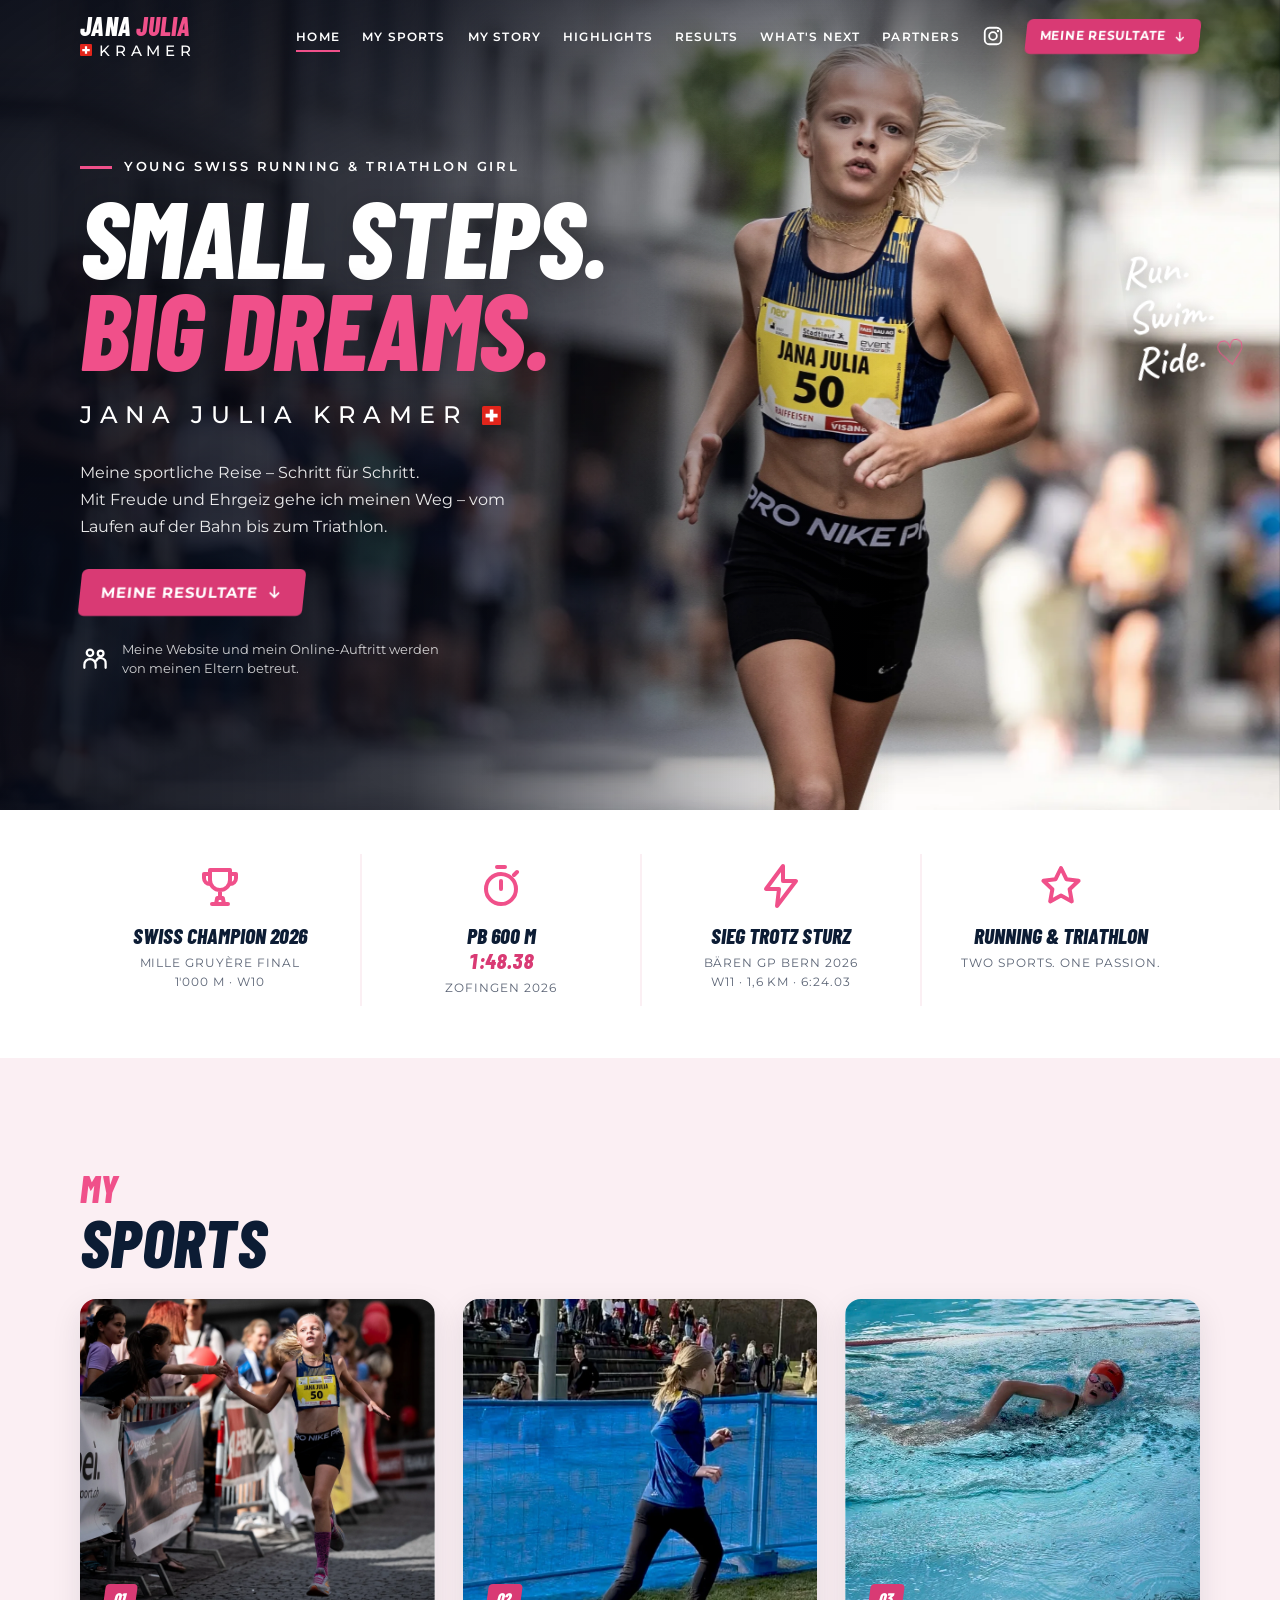
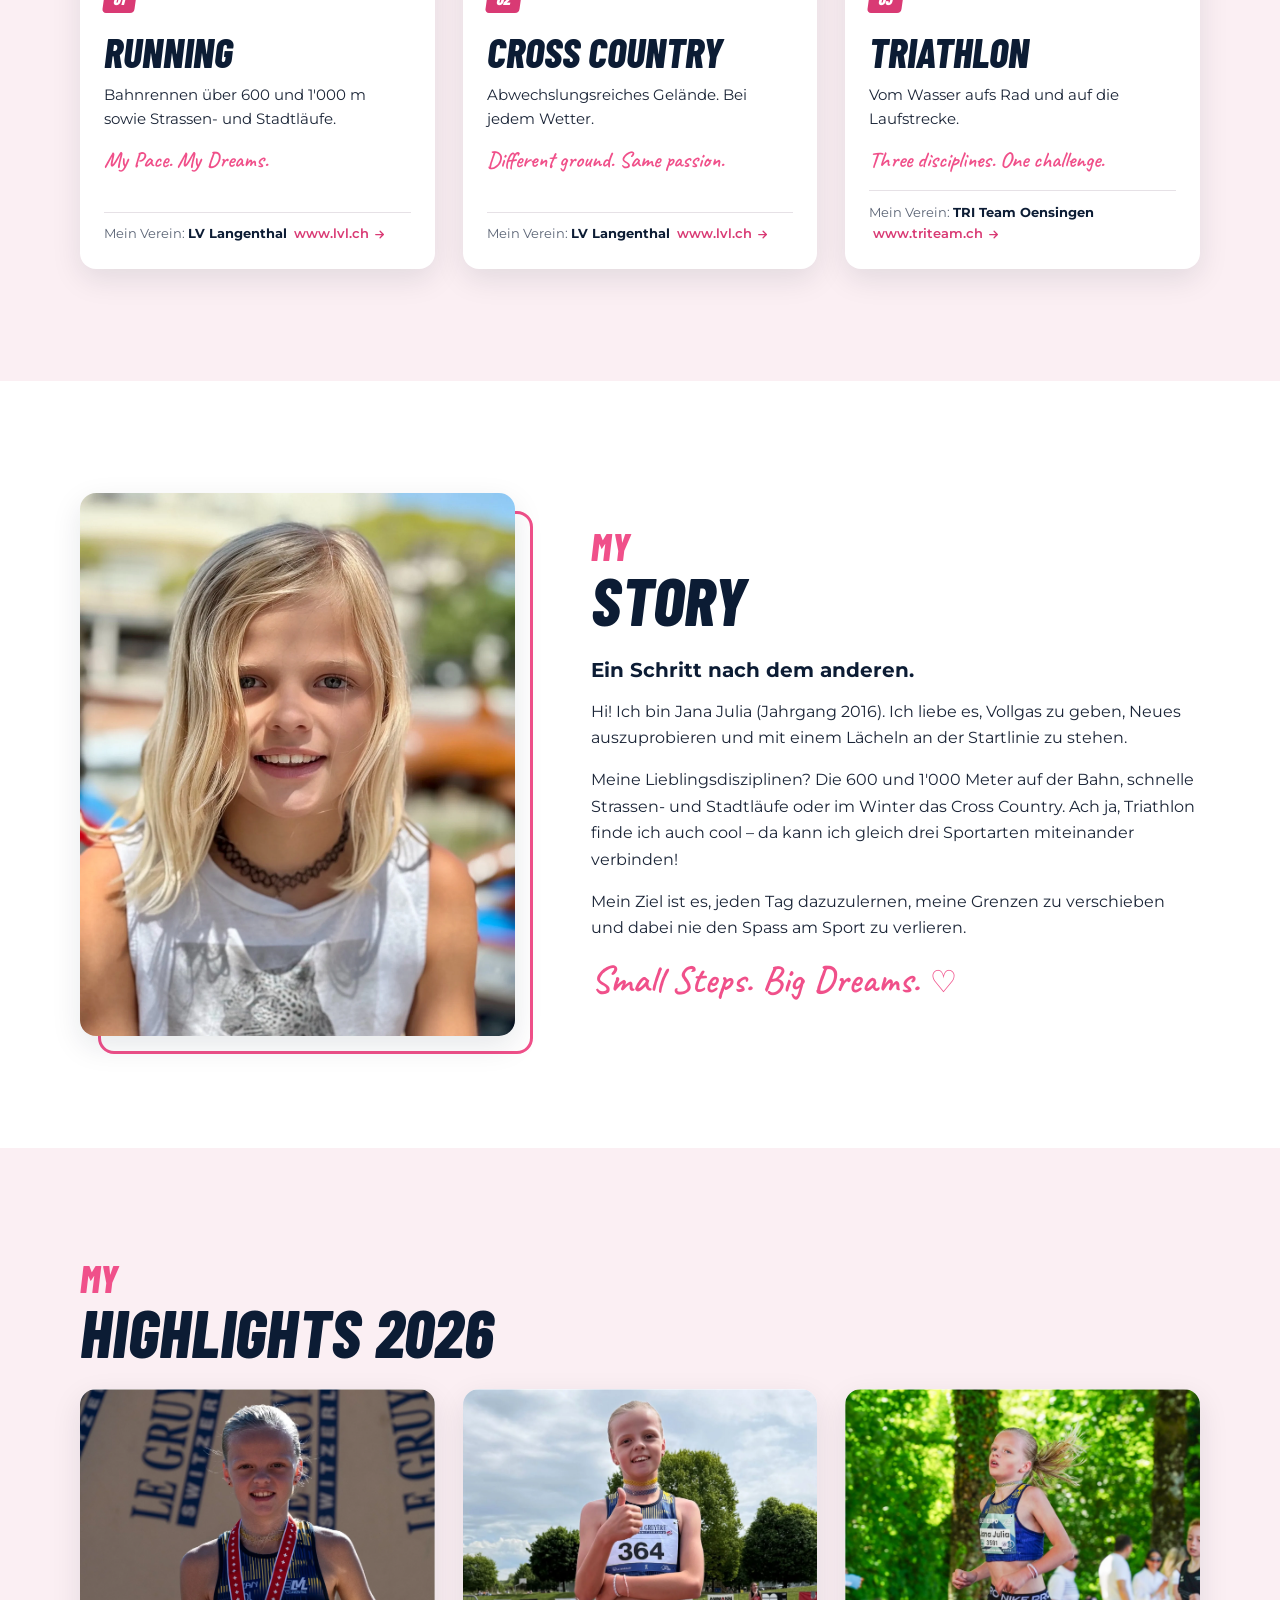
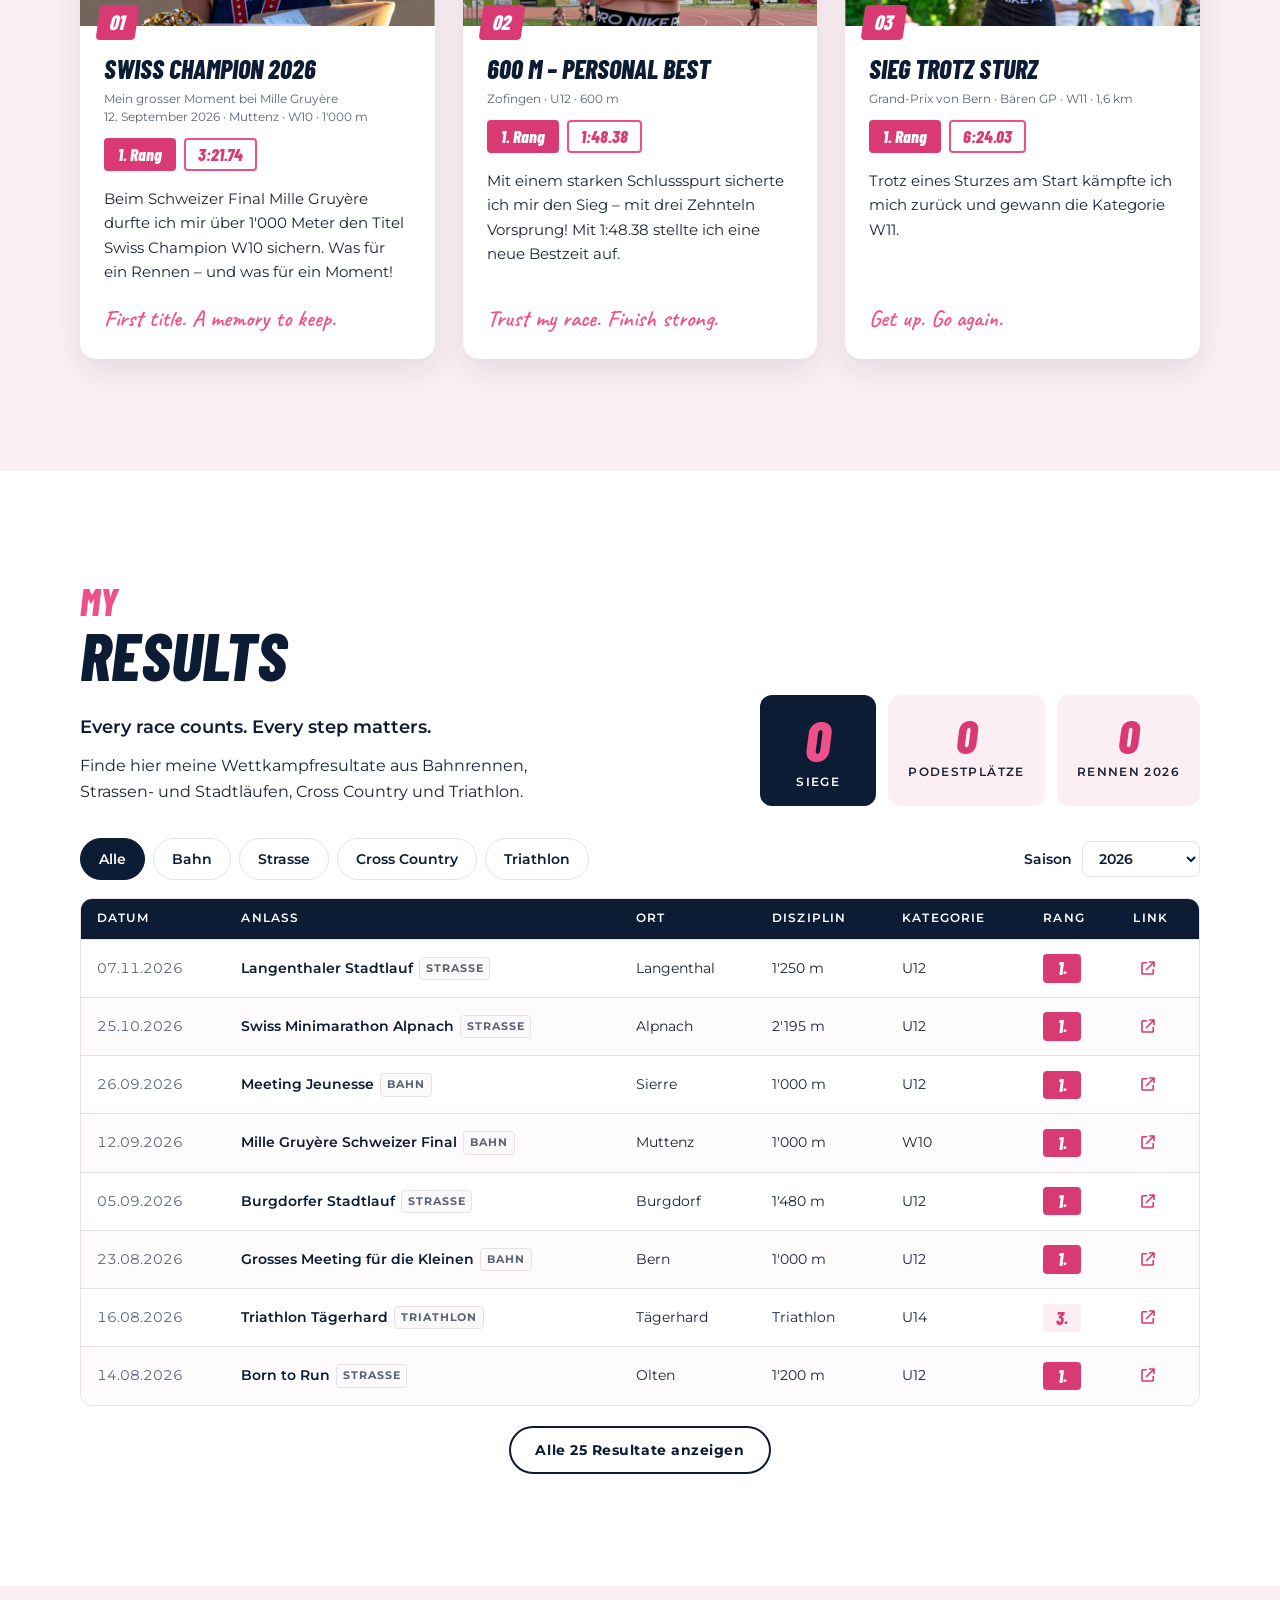
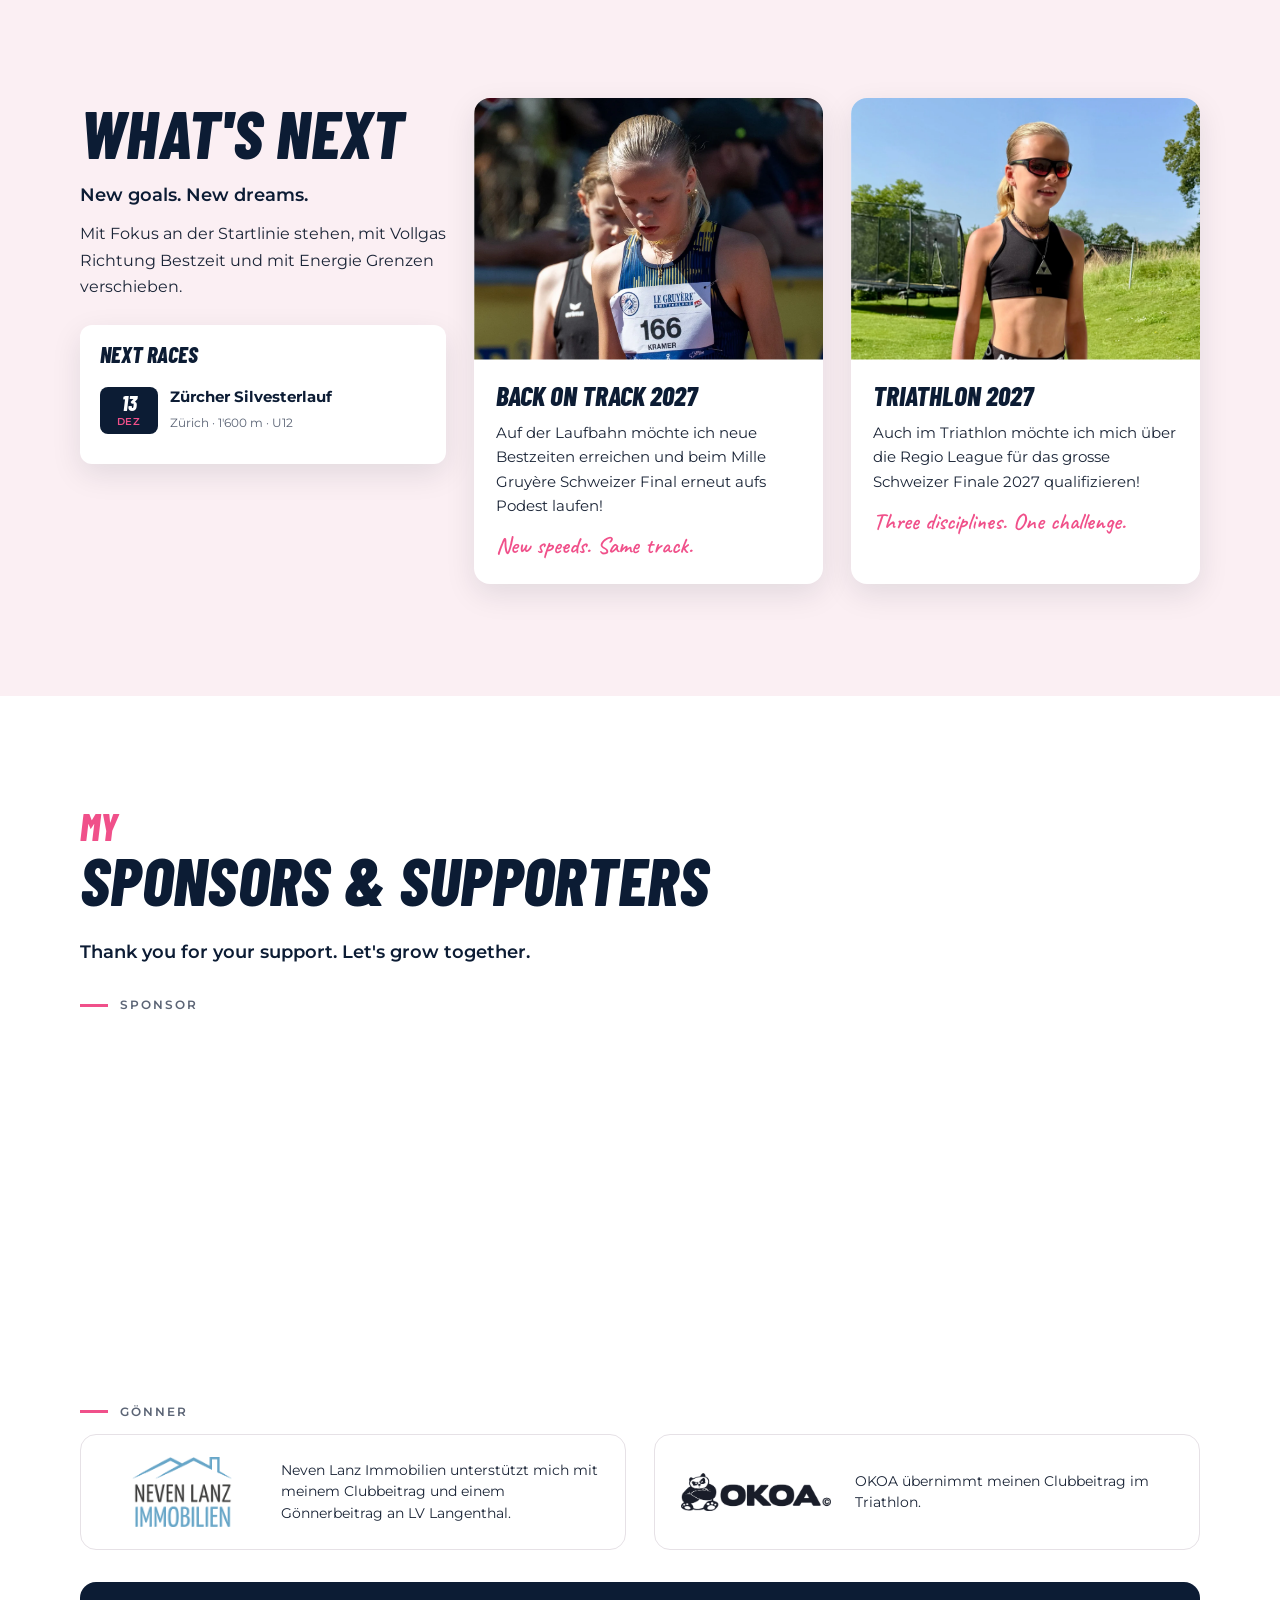
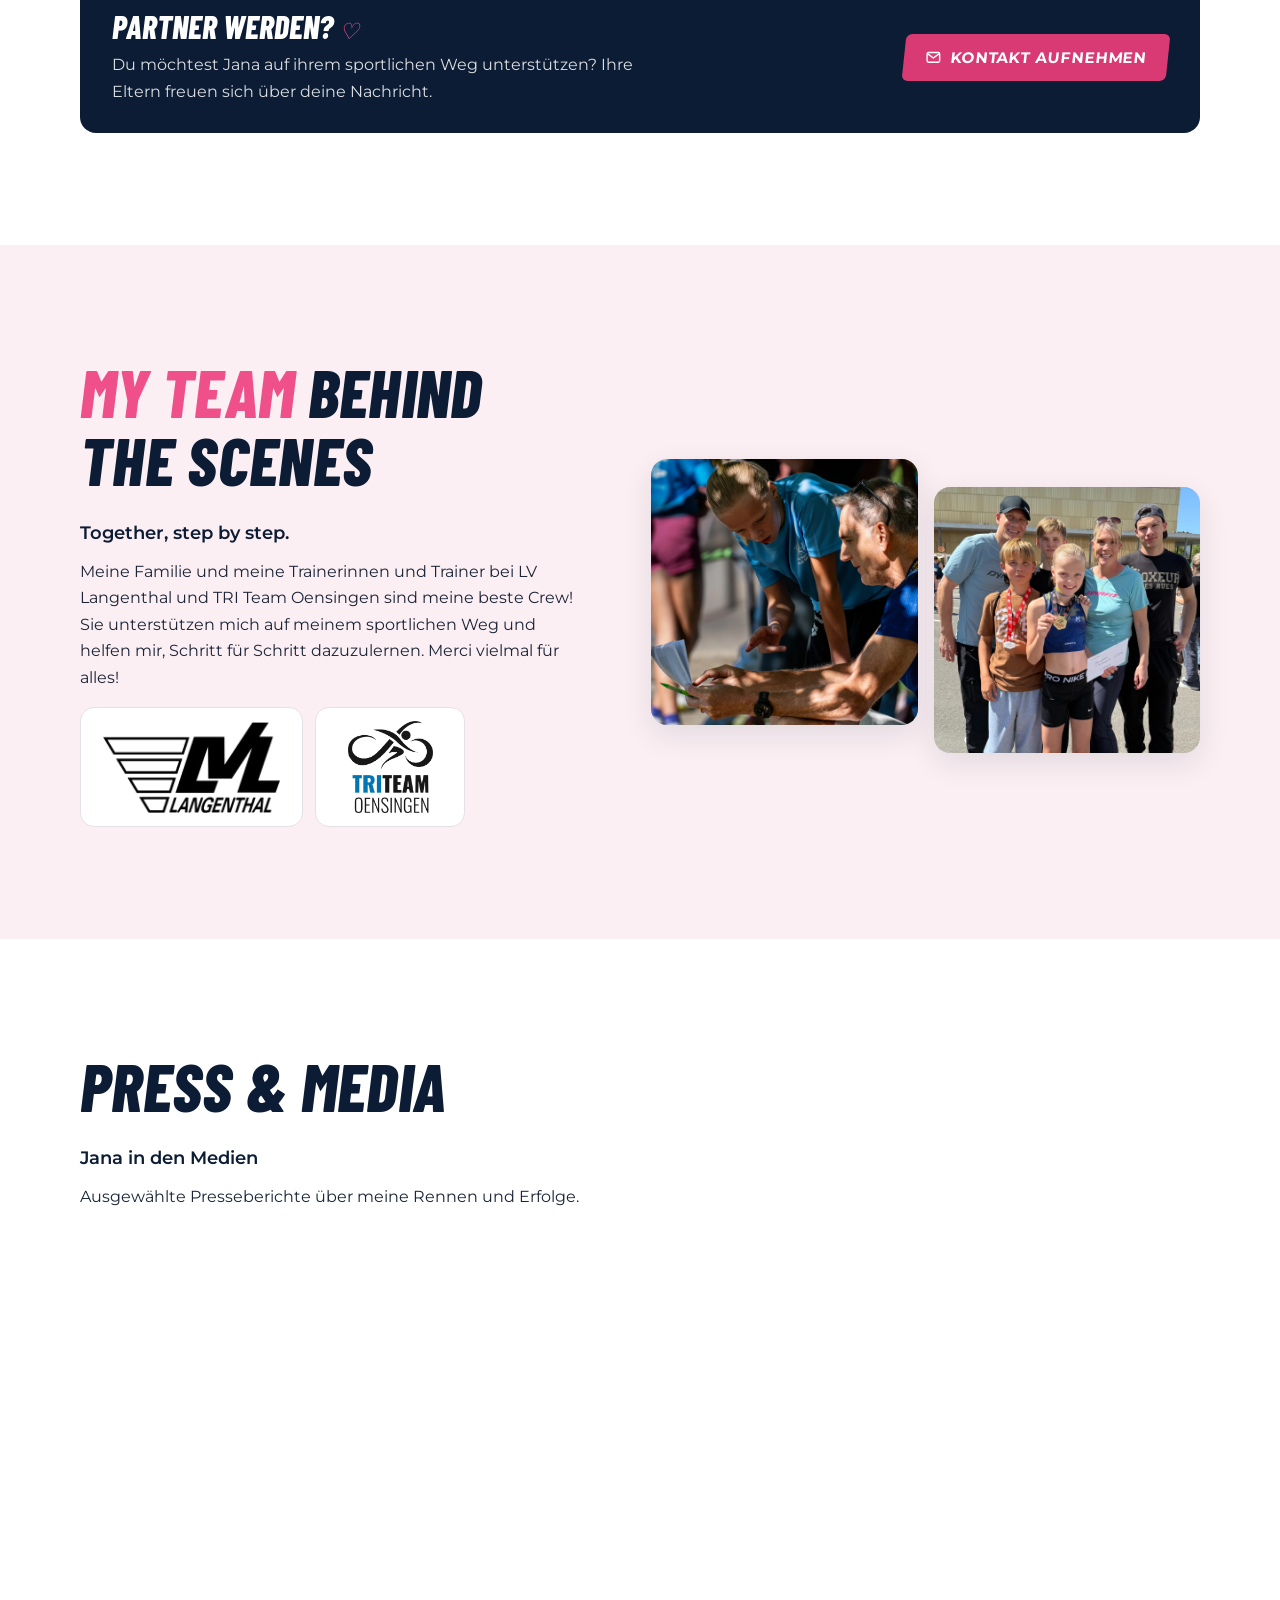
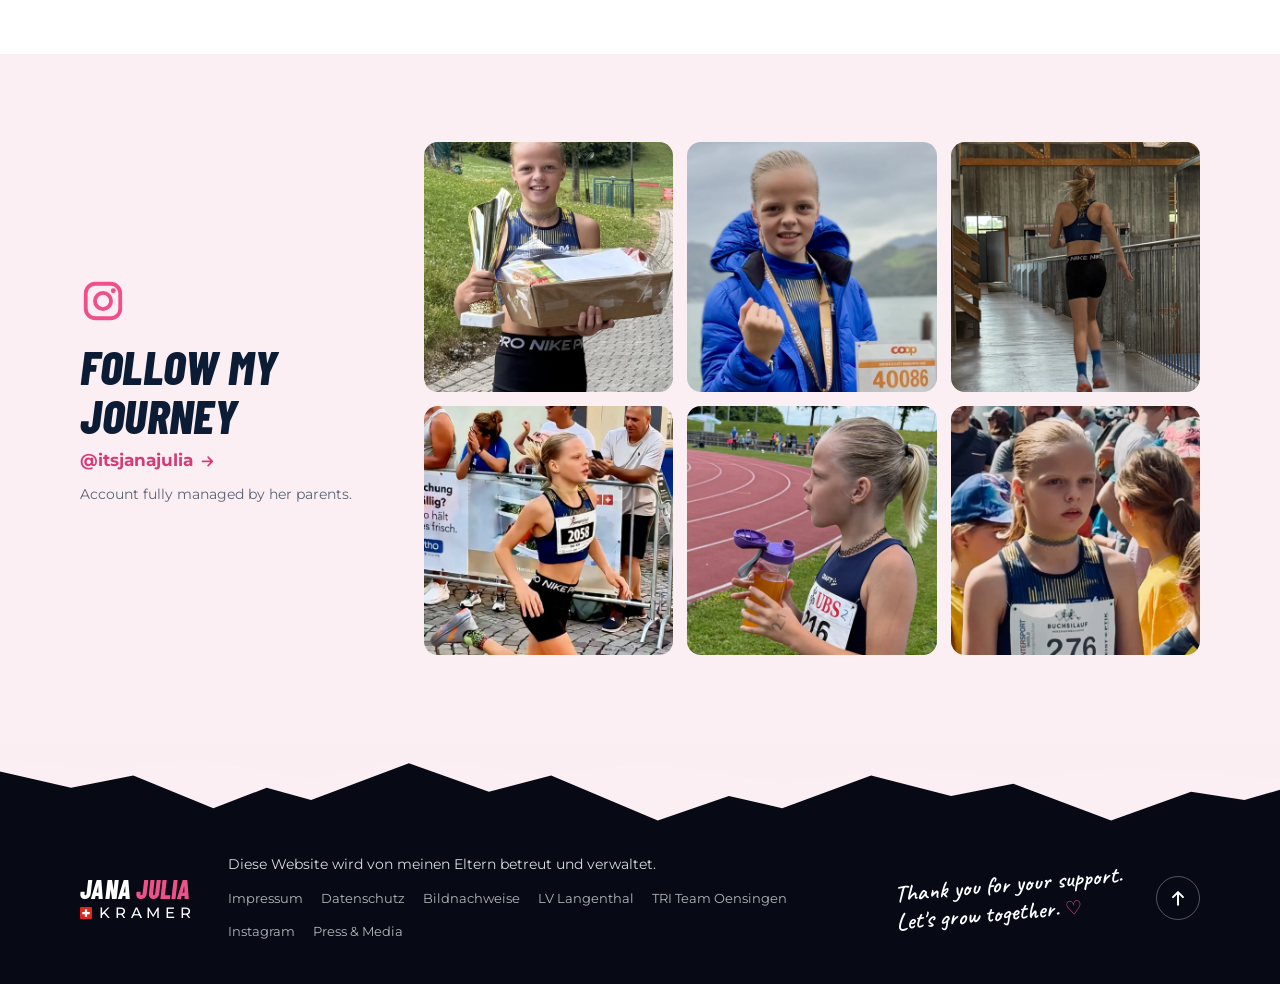
==== index.html @ 4dd5529e "Website Jana Julia Kramer (janajulia.com) Static one-page website: hero, stats, sports, story, highl" ====
<!doctype html>
<html lang="de-CH">
<head>
  <meta charset="utf-8">
  <meta name="viewport" content="width=device-width, initial-scale=1">
  <title>Jana Julia Kramer – Läuferin &amp; Triathletin | Swiss Champion 2026</title>
  <meta name="description" content="Jana Julia Kramer (Jahrgang 2016) – junges Schweizer Lauf- und Triathlon-Talent vom LV Langenthal. Swiss Champion 2026 Mille Gruyère 1'000 m W10. Resultate, Highlights und Ziele. Betreut von ihren Eltern.">
  <meta name="robots" content="index, follow, max-image-preview:large">
  <link rel="canonical" href="https://janajulia.com/">
  <meta name="author" content="David &amp; Fabienne Kramer">
  <meta name="geo.region" content="CH-SO">
  <meta name="geo.placename" content="Kanton Solothurn">

  <!-- Vorschau beim Teilen (WhatsApp, Facebook, LinkedIn, X …) -->
  <meta property="og:type" content="website">
  <meta property="og:site_name" content="Jana Julia Kramer">
  <meta property="og:locale" content="de_CH">
  <meta property="og:url" content="https://janajulia.com/">
  <meta property="og:title" content="Jana Julia Kramer – Small Steps. Big Dreams.">
  <meta property="og:description" content="Young Swiss Running &amp; Triathlon Girl · Swiss Champion 2026 Mille Gruyère 1'000 m W10">
  <meta property="og:image" content="https://janajulia.com/assets/images/og-image.jpg">
  <meta property="og:image:width" content="1200">
  <meta property="og:image:height" content="630">
  <meta property="og:image:alt" content="Jana Julia Kramer beim Burgdorfer Stadtlauf">
  <meta name="twitter:card" content="summary_large_image">

  <!-- Strukturierte Daten für Suchmaschinen und KI-Assistenten (bewusst ohne Geburtsdatum/Adresse) -->
  <script type="application/ld+json">
{
  "@context": "https://schema.org",
  "@graph": [
    {
      "@type": "WebSite",
      "@id": "https://janajulia.com/#website",
      "url": "https://janajulia.com/",
      "name": "Jana Julia Kramer",
      "inLanguage": "de-CH",
      "description": "Offizielle Website der jungen Schweizer Läuferin und Triathletin Jana Julia Kramer, betreut von ihren Eltern.",
      "about": {
        "@id": "https://janajulia.com/#jana"
      }
    },
    {
      "@type": "Person",
      "@id": "https://janajulia.com/#jana",
      "name": "Jana Julia Kramer",
      "url": "https://janajulia.com/",
      "image": "https://janajulia.com/assets/images/og-image.jpg",
      "description": "Junge Schweizer Läuferin und Triathletin (Jahrgang 2016). Schweizer Meisterin Mille Gruyère 2026 über 1'000 m (W10).",
      "nationality": {
        "@type": "Country",
        "name": "Schweiz"
      },
      "knowsAbout": [
        "Leichtathletik",
        "Mittelstreckenlauf",
        "Cross Country",
        "Triathlon"
      ],
      "award": [
        "Swiss Champion 2026 – Mille Gruyère Schweizer Final, 1'000 m, W10",
        "Siegerin Grand-Prix von Bern 2026 (W11)"
      ],
      "memberOf": [
        {
          "@type": "SportsClub",
          "name": "LV Langenthal",
          "url": "https://www.lvl.ch/"
        },
        {
          "@type": "SportsClub",
          "name": "TRI Team Oensingen",
          "url": "https://www.triteam.ch/"
        }
      ],
      "sameAs": [
        "https://www.instagram.com/itsjanajulia/"
      ]
    }
  ]
}
  </script>
  <meta name="theme-color" content="#070A15">
  <link rel="preload" href="fonts/barlow-condensed-latin-800-italic.woff2" as="font" type="font/woff2" crossorigin>
  <link rel="preload" href="fonts/montserrat-latin-400-normal.woff2" as="font" type="font/woff2" crossorigin>
  <script>/* Animationen aktivieren (ausser bei «Bewegung reduzieren») – siehe js/animations.js */try{if(!matchMedia("(prefers-reduced-motion: reduce)").matches)document.documentElement.classList.add("anim")}catch(e){}</script>
  <link rel="stylesheet" href="css/style.css">
  <link rel="icon" href="data:image/svg+xml,%3Csvg xmlns='http://www.w3.org/2000/svg' viewBox='0 0 32 32'%3E%3Crect width='32' height='32' rx='6' fill='%23070A15'/%3E%3Ctext x='16' y='22' font-family='Arial' font-weight='900' font-style='italic' font-size='15' text-anchor='middle' fill='%23F0508A'%3EJJK%3C/text%3E%3C/svg%3E">
</head>
<body>

<!-- Wiederverwendbare Grafiken -->
<svg width="0" height="0" style="position:absolute" aria-hidden="true">
  <defs>
    <symbol id="flag" viewBox="0 0 32 32"><rect width="32" height="32" rx="3" fill="#E1251B"/><path d="M13 6h6v7h7v6h-7v7h-6v-7H6v-6h7z" fill="#fff"/></symbol>
    <symbol id="i-instagram" viewBox="0 0 24 24"><rect x="3" y="3" width="18" height="18" rx="5" fill="none" stroke="currentColor" stroke-width="2"/><circle cx="12" cy="12" r="4.2" fill="none" stroke="currentColor" stroke-width="2"/><circle cx="17.4" cy="6.6" r="1.3" fill="currentColor"/></symbol>
    <symbol id="i-arrow" viewBox="0 0 24 24"><path d="M5 12h13m-5-6 6 6-6 6" fill="none" stroke="currentColor" stroke-width="2.4" stroke-linecap="round" stroke-linejoin="round"/></symbol>
    <symbol id="i-down" viewBox="0 0 24 24"><path d="M12 4v15m-6-6 6 6 6-6" fill="none" stroke="currentColor" stroke-width="2.4" stroke-linecap="round" stroke-linejoin="round"/></symbol>
    <symbol id="i-ext" viewBox="0 0 24 24"><path d="M14 4h6v6m0-6L10 14M19 14v5a1 1 0 0 1-1 1H5a1 1 0 0 1-1-1V6a1 1 0 0 1 1-1h5" fill="none" stroke="currentColor" stroke-width="2.2" stroke-linecap="round" stroke-linejoin="round"/></symbol>
    <symbol id="i-trophy" viewBox="0 0 24 24"><path d="M7 4h10v5a5 5 0 0 1-10 0V4Zm0 2H4v2a3 3 0 0 0 3 3m10-5h3v2a3 3 0 0 1-3 3m-5 3v4m-4 3h8m-6 0 .6-3h2.8l.6 3" fill="none" stroke="currentColor" stroke-width="2" stroke-linejoin="round" stroke-linecap="round"/></symbol>
    <symbol id="i-watch" viewBox="0 0 24 24"><circle cx="12" cy="13.5" r="7.5" fill="none" stroke="currentColor" stroke-width="2"/><path d="M12 13.5V9.5M10 2.5h4M18.5 6.5l1.5-1.5" fill="none" stroke="currentColor" stroke-width="2" stroke-linecap="round"/></symbol>
    <symbol id="i-bolt" viewBox="0 0 24 24"><path d="M13 2 4.5 13.5H11L10 22l9.5-12.5H13L13 2Z" fill="none" stroke="currentColor" stroke-width="2" stroke-linejoin="round"/></symbol>
    <symbol id="i-star" viewBox="0 0 24 24"><path d="m12 3 2.7 5.6 6.1.8-4.5 4.2 1.1 6.1L12 16.8l-5.4 2.9 1.1-6.1-4.5-4.2 6.1-.8L12 3Z" fill="none" stroke="currentColor" stroke-width="2" stroke-linejoin="round"/></symbol>
    <symbol id="i-family" viewBox="0 0 24 24"><circle cx="8" cy="7" r="2.6" fill="none" stroke="currentColor" stroke-width="1.8"/><circle cx="16.5" cy="7.5" r="2.3" fill="none" stroke="currentColor" stroke-width="1.8"/><path d="M3.5 19v-2.5A4.5 4.5 0 0 1 8 12a4.5 4.5 0 0 1 4.5 4.5V19M13 13.3A4 4 0 0 1 20.5 15.5V19" fill="none" stroke="currentColor" stroke-width="1.8" stroke-linecap="round"/></symbol>
    <symbol id="i-camera" viewBox="0 0 24 24"><path d="M4 8h3l2-2.5h6L17 8h3a1 1 0 0 1 1 1v9a1 1 0 0 1-1 1H4a1 1 0 0 1-1-1V9a1 1 0 0 1 1-1Z" fill="none" stroke="currentColor" stroke-width="1.8" stroke-linejoin="round"/><circle cx="12" cy="13" r="3.5" fill="none" stroke="currentColor" stroke-width="1.8"/></symbol>
    <symbol id="i-zoom" viewBox="0 0 24 24"><circle cx="10.5" cy="10.5" r="6.5" fill="none" stroke="currentColor" stroke-width="2.2"/><path d="m15.5 15.5 5 5M10.5 7.5v6M7.5 10.5h6" fill="none" stroke="currentColor" stroke-width="2.2" stroke-linecap="round"/></symbol>
    <symbol id="i-close" viewBox="0 0 24 24"><path d="M6 6l12 12M18 6 6 18" fill="none" stroke="currentColor" stroke-width="2.4" stroke-linecap="round"/></symbol>
    <symbol id="i-chev" viewBox="0 0 24 24"><path d="m9 5 7 7-7 7" fill="none" stroke="currentColor" stroke-width="2.4" stroke-linecap="round" stroke-linejoin="round"/></symbol>
    <symbol id="i-mail" viewBox="0 0 24 24"><rect x="3" y="5" width="18" height="14" rx="2" fill="none" stroke="currentColor" stroke-width="2"/><path d="m4 7 8 6 8-6" fill="none" stroke="currentColor" stroke-width="2" stroke-linejoin="round"/></symbol>
    <!-- Bergkette -->
    <symbol id="mountains" viewBox="0 0 1440 220" preserveAspectRatio="none"><path d="M0 220V150l80-40 70 30 90-80 60 50 50-30 110 90 90-70 70 40 120-110 80 60 60-30 100 80 90-50 70 30 110-90 90 70 60-20 80 50 60-20v140Z"/><path d="M0 220v-40l120-30 100 30 130-50 120 50 140-40 120 30 150-50 140 40 130-30 120 30 170-30v90Z" opacity=".55"/></symbol>
  </defs>
</svg>

<a class="skip" href="#main">Zum Inhalt springen</a>

<header class="site-header" id="top">
  <div class="wrap header-inner">
    <a class="brand" href="#home" aria-label="Jana Julia Kramer – zur Startseite">
      <span class="brand-top">Jana <em>Julia</em></span>
      <span class="brand-bottom"><svg class="flag" aria-hidden="true"><use href="#flag"/></svg>Kramer</span>
    </a>
    <button class="burger" aria-expanded="false" aria-controls="nav" aria-label="Menü öffnen"><span></span><span></span><span></span></button>
    <nav class="nav" id="nav" aria-label="Hauptnavigation">
      <ul>
        <li><a href="#home">Home</a></li>
        <li><a href="#sports">My Sports</a></li>
        <li><a href="#story">My Story</a></li>
        <li><a href="#highlights">Highlights</a></li>
        <li><a href="#results">Results</a></li>
        <li><a href="#next">What's Next</a></li>
        <li><a href="#partners">Partners</a></li>
      </ul>
      <a class="icon-link" href="https://www.instagram.com/itsjanajulia/" target="_blank" rel="noopener" aria-label="Instagram @itsjanajulia"><svg aria-hidden="true"><use href="#i-instagram"/></svg></a>
      <a class="btn btn-sm" href="#results">Meine Resultate <svg aria-hidden="true"><use href="#i-down"/></svg></a>
    </nav>
  </div>
</header>

<main id="main">

  <!-- 01 HERO -->
  <section class="hero" id="home" aria-labelledby="hero-title">
    <picture class="hero-bg">
      <source media="(max-width: 760px)" srcset="assets/images/hero/hero-mobile.webp">
      <img src="assets/images/hero/hero-desktop.webp" alt="Jana Julia Kramer beim Burgdorfer Stadtlauf 2026 mit Startnummer 50" fetchpriority="high">
    </picture>
    <div class="wrap hero-content">
      <p class="eyebrow">Young Swiss Running &amp; Triathlon Girl</p>
      <h1 id="hero-title" class="hero-title"><span>Small Steps.</span> <span class="pink">Big Dreams.</span></h1>
      <p class="hero-name">Jana Julia Kramer <svg class="flag" aria-label="Schweiz"><use href="#flag"/></svg></p>
      <p class="hero-intro">Meine sportliche Reise – Schritt für Schritt.<br>Mit Freude und Ehrgeiz gehe ich meinen Weg – vom Laufen auf der Bahn bis zum Triathlon.</p>
      <a class="btn" href="#results">Meine Resultate <svg aria-hidden="true"><use href="#i-down"/></svg></a>
      <p class="parents-note"><svg aria-hidden="true"><use href="#i-family"/></svg>Meine Website und mein Online-Auftritt werden von meinen Eltern betreut.</p>
    </div>
    <p class="hero-script script" aria-hidden="true"><span class="w">Run.</span><span class="w">Swim.</span><span class="w">Ride. <span class="heart">♡</span></span></p>
  </section>

  <!-- 02 HIGHLIGHT-STATISTIK -->
  <section class="stats" aria-label="Highlights auf einen Blick">
    <div class="wrap stats-grid">
      <div class="stat">
        <svg aria-hidden="true"><use href="#i-trophy"/></svg>
        <h2>Swiss Champion 2026</h2>
        <p>Mille Gruyère Final<br>1'000 m · W10</p>
      </div>
      <div class="stat">
        <svg aria-hidden="true"><use href="#i-watch"/></svg>
        <h2>PB 600 m <span class="stat-num">1:48.38</span></h2>
        <p>Zofingen 2026</p>
      </div>
      <div class="stat">
        <svg aria-hidden="true"><use href="#i-bolt"/></svg>
        <h2>Sieg trotz Sturz</h2>
        <p>Bären GP Bern 2026<br>W11 · 1,6 km · 6:24.03</p>
      </div>
      <div class="stat">
        <svg aria-hidden="true"><use href="#i-star"/></svg>
        <h2>Running &amp; Triathlon</h2>
        <p>Two sports. One passion.</p>
      </div>
    </div>
  </section>

  <!-- 03 MY SPORTS -->
  <section class="section sports" id="sports" aria-labelledby="sports-title">
    <div class="wrap">
      <h2 class="section-title" id="sports-title"><span class="pink">My</span> Sports</h2>
      <div class="sports-grid">
        <article class="sport-card reveal">
          <img src="assets/images/sports/running.webp" alt="Jana beim Zieleinlauf am Burgdorfer Stadtlauf" loading="lazy">
          <div class="sport-body">
            <span class="num">01</span>
            <h3>Running</h3>
            <p>Bahnrennen über 600 und 1'000 m sowie Strassen- und Stadtläufe.</p>
            <p class="script">My Pace. My Dreams.</p>
            <p class="club">Mein Verein: <strong>LV Langenthal</strong> <a href="https://www.lvl.ch/" target="_blank" rel="noopener">www.lvl.ch <svg aria-hidden="true"><use href="#i-arrow"/></svg></a></p>
          </div>
        </article>
        <article class="sport-card reveal">
          <img src="assets/images/sports/cross-country.webp" alt="Jana beim Crosslauf auf der Wiese" loading="lazy">
          <div class="sport-body">
            <span class="num">02</span>
            <h3>Cross Country</h3>
            <p>Abwechslungsreiches Gelände. Bei jedem Wetter.</p>
            <p class="script">Different ground. Same passion.</p>
            <p class="club">Mein Verein: <strong>LV Langenthal</strong> <a href="https://www.lvl.ch/" target="_blank" rel="noopener">www.lvl.ch <svg aria-hidden="true"><use href="#i-arrow"/></svg></a></p>
          </div>
        </article>
        <article class="sport-card reveal">
          <img src="assets/images/sports/triathlon.webp" alt="Jana beim Schwimmen im Becken" loading="lazy">
          <div class="sport-body">
            <span class="num">03</span>
            <h3>Triathlon</h3>
            <p>Vom Wasser aufs Rad und auf die Laufstrecke.</p>
            <p class="script">Three disciplines. One challenge.</p>
            <p class="club">Mein Verein: <strong>TRI Team Oensingen</strong> <a href="https://www.triteam.ch/" target="_blank" rel="noopener">www.triteam.ch <svg aria-hidden="true"><use href="#i-arrow"/></svg></a></p>
          </div>
        </article>
      </div>
    </div>
  </section>

  <!-- 04 MY STORY -->
  <section class="section story" id="story" aria-labelledby="story-title">
    <div class="wrap story-grid">
      <figure class="story-photo reveal">
        <img src="assets/images/story/story-portrait.webp" alt="Porträt von Jana Julia Kramer, lachend" loading="lazy">
      </figure>
      <div class="story-text reveal">
        <h2 class="section-title" id="story-title"><span class="pink">My</span> Story</h2>
        <h3>Ein Schritt nach dem anderen.</h3>
        <p>Hi! Ich bin Jana Julia (Jahrgang 2016). Ich liebe es, Vollgas zu geben, Neues auszuprobieren und mit einem Lächeln an der Startlinie zu stehen.</p>
        <p>Meine Lieblingsdisziplinen? Die 600 und 1'000 Meter auf der Bahn, schnelle Strassen- und Stadtläufe oder im Winter das Cross Country. Ach ja, Triathlon finde ich auch cool – da kann ich gleich drei Sportarten miteinander verbinden!</p>
        <p>Mein Ziel ist es, jeden Tag dazuzulernen, meine Grenzen zu verschieben und dabei nie den Spass am Sport zu verlieren.</p>
        <p class="script script-lg">Small Steps. Big Dreams. <span class="heart">♡</span></p>
      </div>
    </div>
  </section>

  <!-- 05 MY HIGHLIGHTS 2026 -->
  <section class="section highlights" id="highlights" aria-labelledby="hl-title">
    <div class="wrap">
      <h2 class="section-title" id="hl-title"><span class="pink">My</span> Highlights 2026</h2>
      <div class="cards-3">
        <article class="hl-card reveal">
          <div class="hl-media">
            <img src="assets/images/highlights/swiss-final.webp" alt="Jana mit Medaille und Diplom am Mille Gruyère Schweizer Final in Muttenz" loading="lazy">
            <span class="badge">01</span>
          </div>
          <div class="hl-body">
            <h3>Swiss Champion 2026</h3>
            <p class="meta">Mein grosser Moment bei Mille Gruyère<br>12. September 2026 · Muttenz · W10 · 1'000 m</p>
            <p class="pills"><span class="pill pill-solid">1. Rang</span><span class="pill">3:21.74</span></p>
            <p>Beim Schweizer Final Mille Gruyère durfte ich mir über 1'000 Meter den Titel Swiss Champion W10 sichern. Was für ein Rennen – und was für ein Moment!</p>
            <p class="script">First title. A memory to keep.</p>
          </div>
        </article>
        <article class="hl-card reveal">
          <div class="hl-media">
            <img src="assets/images/highlights/zofingen.webp" alt="Jana mit Daumen hoch nach ihrer 600-m-Bestzeit in Zofingen" loading="lazy">
            <span class="badge">02</span>
          </div>
          <div class="hl-body">
            <h3>600 m – Personal Best</h3>
            <p class="meta">Zofingen · U12 · 600 m</p>
            <p class="pills"><span class="pill pill-solid">1. Rang</span><span class="pill">1:48.38</span></p>
            <p>Mit einem starken Schlussspurt sicherte ich mir den Sieg – mit drei Zehnteln Vorsprung! Mit 1:48.38 stellte ich eine neue Bestzeit auf.</p>
            <p class="script">Trust my race. Finish strong.</p>
          </div>
        </article>
        <article class="hl-card reveal">
          <div class="hl-media">
            <img src="assets/images/highlights/baeren-gp.webp" alt="Jana am Grand-Prix von Bern 2026" loading="lazy">
            <span class="badge">03</span>
          </div>
          <div class="hl-body">
            <h3>Sieg trotz Sturz</h3>
            <p class="meta">Grand-Prix von Bern · Bären GP · W11 · 1,6 km</p>
            <p class="pills"><span class="pill pill-solid">1. Rang</span><span class="pill">6:24.03</span></p>
            <p>Trotz eines Sturzes am Start kämpfte ich mich zurück und gewann die Kategorie W11.</p>
            <p class="script">Get up. Go again.</p>
          </div>
        </article>
      </div>
    </div>
  </section>

  <!-- 06 MY RESULTS -->
  <section class="section results" id="results" aria-labelledby="res-title">
    <div class="wrap">
      <div class="results-head">
        <div>
          <h2 class="section-title" id="res-title"><span class="pink">My</span> Results</h2>
          <p class="lead">Every race counts. Every step matters.</p>
          <p>Finde hier meine Wettkampfresultate aus Bahnrennen, Strassen- und Stadtläufen, Cross Country und Triathlon.</p>
        </div>
        <div class="kpis" aria-live="polite">
          <div class="kpi kpi-main"><span class="kpi-num" data-kpi="wins">–</span><span class="kpi-label">Siege</span></div>
          <div class="kpi"><span class="kpi-num" data-kpi="podiums">–</span><span class="kpi-label">Podestplätze</span></div>
          <div class="kpi"><span class="kpi-num" data-kpi="races">–</span><span class="kpi-label">Rennen <span data-kpi="year"></span></span></div>
        </div>
      </div>

      <div class="filters" role="group" aria-label="Resultate filtern">
        <div class="chips">
          <button class="chip is-active" data-type="all" aria-pressed="true">Alle</button>
          <button class="chip" data-type="bahn" aria-pressed="false">Bahn</button>
          <button class="chip" data-type="strasse" aria-pressed="false">Strasse</button>
          <button class="chip" data-type="cross" aria-pressed="false">Cross Country</button>
          <button class="chip" data-type="triathlon" aria-pressed="false">Triathlon</button>
        </div>
        <label class="year">Saison
          <select id="year-select"></select>
        </label>
      </div>

      <div class="table-wrap">
        <table class="results-table">
          <caption class="sr-only">Wettkampfresultate von Jana Julia Kramer, neueste zuerst</caption>
          <thead>
            <tr><th scope="col">Datum</th><th scope="col">Anlass</th><th scope="col">Ort</th><th scope="col">Disziplin</th><th scope="col">Kategorie</th><th scope="col">Rang</th><th scope="col"><span class="sr-only">Resultat-</span>Link</th></tr>
          </thead>
          <tbody id="results-body"></tbody>
        </table>
        <p class="empty" id="results-empty" hidden>Für diese Auswahl gibt es noch keine Resultate.</p>
      </div>
      <p class="more-wrap"><button class="more-btn" id="results-more" hidden></button></p>
    </div>
  </section>

  <!-- 07 WHAT'S NEXT -->
  <section class="section next" id="next" aria-labelledby="next-title">
    <div class="wrap">
      <div class="next-grid">
        <div class="next-intro reveal">
          <h2 class="section-title" id="next-title">What's Next</h2>
          <p class="lead">New goals. New dreams.</p>
          <p>Mit Fokus an der Startlinie stehen, mit Vollgas Richtung Bestzeit und mit Energie Grenzen verschieben.</p>
          <div class="next-races" id="next-races-box">
            <h3>Next Races</h3>
            <ul id="next-races"></ul>
          </div>
        </div>
        <article class="goal-card reveal">
          <img src="assets/images/next/track-2027.webp" alt="Jana konzentriert vor dem Start am Mille Gruyère" loading="lazy">
          <div>
            <h3>Back on Track 2027</h3>
            <p>Auf der Laufbahn möchte ich neue Bestzeiten erreichen und beim Mille Gruyère Schweizer Final erneut aufs Podest laufen!</p>
            <p class="script">New speeds. Same track.</p>
          </div>
        </article>
        <article class="goal-card reveal">
          <img src="assets/images/next/triathlon-2027.webp" alt="Jana mit Sportbrille im Sommer" loading="lazy">
          <div>
            <h3>Triathlon 2027</h3>
            <p>Auch im Triathlon möchte ich mich über die Regio League für das grosse Schweizer Finale 2027 qualifizieren!</p>
            <p class="script">Three disciplines. One challenge.</p>
          </div>
        </article>
      </div>
    </div>
  </section>

  <!-- 08 SPONSORS & SUPPORTERS -->
  <section class="section partners" id="partners" aria-labelledby="partners-title">
    <div class="wrap">
      <h2 class="section-title" id="partners-title"><span class="pink">My</span> Sponsors &amp; Supporters</h2>
      <p class="lead">Thank you for your support. Let's grow together.</p>
      <h3 class="partner-group">Sponsor</h3>
      <article class="sponsor-card reveal">
        <img class="sponsor-media" src="assets/images/partner/sommertee-produkt.webp" alt="Sommertee-Flasche mit Zitronen, Minze und Eiswürfeln" loading="lazy">
        <div class="sponsor-body">
          <h3>Sommertee GmbH</h3>
          <p class="script">Fresh energy. Natural spirit.</p>
          <p>Sommertee begleitet mich langfristig als persönlicher Sponsor auf meinem sportlichen Weg. Gemeinsam stehen wir für Frische, natürliche Energie und Freude an Bewegung. Merci für die coole Unterstützung!</p>
          <a class="text-link" href="https://sommertee.ch/" target="_blank" rel="noopener">sommertee.ch <svg aria-hidden="true"><use href="#i-arrow"/></svg></a>
        </div>
      </article>

      <h3 class="partner-group">Gönner</h3>
      <div class="donors">
        <a class="donor-card reveal" href="https://www.nevenlanz.ch/" target="_blank" rel="noopener">
          <img src="assets/images/partner/logo-nevenlanz.png" alt="Neven Lanz Immobilien" loading="lazy">
          <p>Neven Lanz Immobilien unterstützt mich mit meinem Clubbeitrag und einem Gönnerbeitrag an LV Langenthal.</p>
        </a>
        <a class="donor-card reveal" href="https://www.okoa.ch/" target="_blank" rel="noopener">
          <img src="assets/images/partner/logo-okoa.png" alt="OKOA" loading="lazy">
          <p>OKOA übernimmt meinen Clubbeitrag im Triathlon.</p>
        </a>
      </div>
      <div class="become-partner reveal">
        <div>
          <h3>Partner werden?</h3>
          <p>Du möchtest Jana auf ihrem sportlichen Weg unterstützen? Ihre Eltern freuen sich über deine Nachricht.</p>
        </div>
        <a class="btn js-mail" href="#partners" data-subject="Partnerschaft Jana Julia Kramer"><svg aria-hidden="true"><use href="#i-mail"/></svg>Kontakt aufnehmen</a>
      </div>
    </div>
  </section>

  <!-- 09 TEAM BEHIND THE SCENES -->
  <section class="section team" aria-labelledby="team-title">
    <div class="wrap team-grid">
      <div class="team-text reveal">
        <h2 class="section-title" id="team-title"><span class="pink">My Team</span> Behind the Scenes</h2>
        <p class="lead">Together, step by step.</p>
        <p>Meine Familie und meine Trainerinnen und Trainer bei LV Langenthal und TRI Team Oensingen sind meine beste Crew! Sie unterstützen mich auf meinem sportlichen Weg und helfen mir, Schritt für Schritt dazuzulernen. Merci vielmal für alles!</p>
        <div class="clubs">
          <a class="club-logo" href="https://www.lvl.ch/" target="_blank" rel="noopener"><img src="assets/images/team/logo-lv-langenthal.png" alt="LV Langenthal" loading="lazy"></a>
          <a class="club-logo" href="https://www.triteam.ch/" target="_blank" rel="noopener"><img src="assets/images/team/logo-triteam-oensingen.png" alt="TRI Team Oensingen" loading="lazy"></a>
        </div>
      </div>
      <div class="team-photos reveal">
        <img src="assets/images/team/team-01.webp" alt="Jana bespricht mit ihrem Trainer die Rennstrategie" loading="lazy">
        <img src="assets/images/team/team-02.webp" alt="Jana mit ihrer Familie und Medaille" loading="lazy">
      </div>
    </div>
  </section>

  <!-- 10 PRESS & MEDIA -->
  <section class="section press" id="press" aria-labelledby="press-title">
    <div class="wrap">
      <h2 class="section-title" id="press-title">Press &amp; Media</h2>
      <p class="lead">Jana in den Medien</p>
      <p>Ausgewählte Presseberichte über meine Rennen und Erfolge.</p>
      <div class="cards-4">
        <article class="press-card reveal">
          <button type="button" class="press-zoom" data-full="assets/images/medien/gross/medien-01.webp" aria-label="Artikel vergrössern: Zeitungsartikel Oltner Tagblatt: Rickenbacherin gewinnt Schweizer Final über 1000 Meter"><img src="assets/images/medien/medien-01.webp" alt="Zeitungsartikel Oltner Tagblatt: Rickenbacherin gewinnt Schweizer Final über 1000 Meter" loading="lazy"><span class="zoom-icon" aria-hidden="true"><svg><use href="#i-zoom"/></svg></span></button>
          <h3>Rickenbacherin gewinnt Schweizer Final über 1000 Meter</h3>
          <p class="meta">Oltner Tagblatt · 17. September 2026</p>
        </article>
        <article class="press-card reveal">
          <button type="button" class="press-zoom" data-full="assets/images/medien/gross/medien-02.webp" aria-label="Artikel vergrössern: Zeitungsartikel Unter-Emmentaler: Gold und Silber an regionale Talente"><img src="assets/images/medien/medien-02.webp" alt="Zeitungsartikel Unter-Emmentaler: Gold und Silber an regionale Talente" loading="lazy"><span class="zoom-icon" aria-hidden="true"><svg><use href="#i-zoom"/></svg></span></button>
          <h3>Gold und Silber an regionale Talente</h3>
          <p class="meta">Unter-Emmentaler · 18. September 2026</p>
        </article>
        <article class="press-card reveal">
          <button type="button" class="press-zoom" data-full="assets/images/medien/gross/medien-03.webp" aria-label="Artikel vergrössern: Zeitungsartikel Unter-Emmentaler über den Torrent Run"><img src="assets/images/medien/medien-03.webp" alt="Zeitungsartikel Unter-Emmentaler über den Torrent Run" loading="lazy"><span class="zoom-icon" aria-hidden="true"><svg><use href="#i-zoom"/></svg></span></button>
          <h3>Sieg am Torrent Run in Leukerbad</h3>
          <p class="meta">Unter-Emmentaler · August 2026</p>
        </article>
        <article class="press-card reveal">
          <button type="button" class="press-zoom" data-full="assets/images/medien/gross/medien-04.webp" aria-label="Artikel vergrössern: Zeitungsartikel zum Langenthaler Stadtlauf 2025 mit Jana und Medaille"><img src="assets/images/medien/medien-04.webp" alt="Zeitungsartikel zum Langenthaler Stadtlauf 2025 mit Jana und Medaille" loading="lazy"><span class="zoom-icon" aria-hidden="true"><svg><use href="#i-zoom"/></svg></span></button>
          <h3>Kategoriensieg am Langenthaler Stadtlauf</h3>
          <p class="meta">Langenthaler Tagblatt · November 2025</p>
        </article>
      </div>
    </div>
  </section>

  <!-- 11 INSTAGRAM -->
  <section class="section insta" aria-labelledby="insta-title">
    <div class="wrap insta-grid">
      <div class="insta-text">
        <svg class="insta-icon" aria-hidden="true"><use href="#i-instagram"/></svg>
        <h2 class="section-title" id="insta-title">Follow my Journey</h2>
        <a class="handle" href="https://www.instagram.com/itsjanajulia/" target="_blank" rel="noopener">@itsjanajulia <svg aria-hidden="true"><use href="#i-arrow"/></svg></a>
        <p class="small">Account fully managed by her parents.</p>
      </div>
      <ul class="insta-photos">
        <li><a href="https://www.instagram.com/itsjanajulia/" target="_blank" rel="noopener"><img src="assets/images/instagram/insta-01.webp" alt="Jana mit Pokal nach dem Sieg am Torrent Run" loading="lazy"></a></li>
        <li><a href="https://www.instagram.com/itsjanajulia/" target="_blank" rel="noopener"><img src="assets/images/instagram/insta-02.webp" alt="Jana mit Diplom am Mille Gruyère Regionalfinal Zürich" loading="lazy"></a></li>
        <li><a href="https://www.instagram.com/itsjanajulia/" target="_blank" rel="noopener"><img src="assets/images/instagram/insta-03.webp" alt="Jana beim Einlaufen in der Halle" loading="lazy"></a></li>
        <li><a href="https://www.instagram.com/itsjanajulia/" target="_blank" rel="noopener"><img src="assets/images/instagram/insta-04.webp" alt="Jana beim Trompeterlauf in Bad Säckingen" loading="lazy"></a></li>
        <li><a href="https://www.instagram.com/itsjanajulia/" target="_blank" rel="noopener"><img src="assets/images/instagram/insta-05.webp" alt="Jana trinkt an der Laufbahn" loading="lazy"></a></li>
        <li><a href="https://www.instagram.com/itsjanajulia/" target="_blank" rel="noopener"><img src="assets/images/instagram/insta-06.webp" alt="Jana vor dem Start am Buchsilauf" loading="lazy"></a></li>
      </ul>
    </div>
  </section>

  <div class="lightbox" id="lightbox" role="dialog" aria-modal="true" aria-label="Zeitungsartikel" hidden>
    <figure class="lb-figure">
      <img class="lb-img" alt="">
      <figcaption class="lb-cap"></figcaption>
    </figure>
    <button type="button" class="lb-btn lb-close" aria-label="Schliessen"><svg aria-hidden="true"><use href="#i-close"/></svg></button>
    <button type="button" class="lb-btn lb-prev" aria-label="Vorheriger Artikel"><svg aria-hidden="true"><use href="#i-chev"/></svg></button>
    <button type="button" class="lb-btn lb-next" aria-label="Nächster Artikel"><svg aria-hidden="true"><use href="#i-chev"/></svg></button>
  </div>

</main>

<!-- 12 FOOTER -->
<footer class="site-footer">
  <svg class="mountains mountains-footer" aria-hidden="true"><use href="#mountains"/></svg>
  <div class="wrap footer-inner">
    <a class="brand" href="#home" aria-label="Nach oben">
      <span class="brand-top">Jana <em>Julia</em></span>
      <span class="brand-bottom"><svg class="flag" aria-hidden="true"><use href="#flag"/></svg>Kramer</span>
    </a>
    <div class="footer-text">
      <p>Diese Website wird von meinen Eltern betreut und verwaltet.</p>
      <ul class="footer-links">
        <li><a href="impressum.html">Impressum</a></li>
        <li><a href="impressum.html#datenschutz">Datenschutz</a></li>
        <li><a href="impressum.html#bildnachweise">Bildnachweise</a></li>
        <li><a href="https://www.lvl.ch/" target="_blank" rel="noopener">LV Langenthal</a></li>
        <li><a href="https://www.triteam.ch/" target="_blank" rel="noopener">TRI Team Oensingen</a></li>
        <li><a href="https://www.instagram.com/itsjanajulia/" target="_blank" rel="noopener">Instagram</a></li>
        <li><a href="#press">Press &amp; Media</a></li>
      </ul>
    </div>
    <p class="script footer-script">Thank you for your support.<br>Let's grow together. <span class="heart">♡</span></p>
    <a class="to-top" href="#home" aria-label="Nach oben"><svg aria-hidden="true"><use href="#i-down"/></svg></a>
  </div>
</footer>

<script src="js/results.js"></script>
<script src="js/main.js"></script>
<script src="js/animations.js"></script>
</body>
</html>
---- css/style.css ----
/* =========================================================
   Jana Julia Kramer — Small Steps. Big Dreams.
   Farben & Schriften: siehe README («Design-Quelle»)
   ========================================================= */

@font-face { font-family: "Barlow Condensed"; font-style: italic; font-weight: 700; font-display: swap; src: url(../fonts/barlow-condensed-latin-700-italic.woff2) format("woff2"); }
@font-face { font-family: "Barlow Condensed"; font-style: italic; font-weight: 800; font-display: swap; src: url(../fonts/barlow-condensed-latin-800-italic.woff2) format("woff2"); }
@font-face { font-family: "Caveat"; font-weight: 600; font-display: swap; src: url(../fonts/caveat-latin-600-normal.woff2) format("woff2"); }
@font-face { font-family: "Caveat"; font-weight: 700; font-display: swap; src: url(../fonts/caveat-latin-700-normal.woff2) format("woff2"); }
@font-face { font-family: "Montserrat"; font-weight: 400; font-display: swap; src: url(../fonts/montserrat-latin-400-normal.woff2) format("woff2"); }
@font-face { font-family: "Montserrat"; font-weight: 500; font-display: swap; src: url(../fonts/montserrat-latin-500-normal.woff2) format("woff2"); }
@font-face { font-family: "Montserrat"; font-weight: 600; font-display: swap; src: url(../fonts/montserrat-latin-600-normal.woff2) format("woff2"); }
@font-face { font-family: "Montserrat"; font-weight: 700; font-display: swap; src: url(../fonts/montserrat-latin-700-normal.woff2) format("woff2"); }

:root {
  --pink: #F0508A;
  --pink-strong: #D93A74;   /* Buttons: besserer Kontrast mit weisser Schrift */
  --pink-dark: #C93C6C;
  --navy: #0C1C34;
  --night: #070A15;
  --rose: #FBEFF3;
  --paper: #FBF9FA;
  --white: #fff;
  --text: #1B2537;
  --muted: #5B6475;
  --line: #E6E1E6;

  --f-head: "Barlow Condensed", "Arial Narrow", Impact, sans-serif;
  --f-script: "Caveat", "Segoe Script", cursive;
  --f-body: "Montserrat", system-ui, -apple-system, "Segoe UI", sans-serif;

  --wrap: 1200px;
  --gutter: clamp(16px, 4vw, 40px);
  --radius: 16px;
  --shadow: 0 10px 30px rgba(12, 28, 52, .10);
  --header-h: 72px;
}

*, *::before, *::after { box-sizing: border-box; }
html { scroll-behavior: smooth; scroll-padding-top: var(--header-h); -webkit-text-size-adjust: 100%; }
body { margin: 0; background: var(--paper); color: var(--text); font: 400 16px/1.65 var(--f-body); overflow-x: hidden; }
img { display: block; max-width: 100%; height: auto; }
a { color: inherit; }
h1, h2, h3 { margin: 0; line-height: 1.02; }
p { margin: 0 0 1em; }
ul { margin: 0; padding: 0; list-style: none; }
button, select { font: inherit; }
:focus-visible { outline: 3px solid var(--pink); outline-offset: 3px; border-radius: 4px; }

.wrap { width: 100%; max-width: var(--wrap); margin: 0 auto; padding: 0 var(--gutter); }
.sr-only { position: absolute; width: 1px; height: 1px; padding: 0; margin: -1px; overflow: hidden; clip: rect(0 0 0 0); white-space: nowrap; border: 0; }
.skip { position: absolute; left: 12px; top: -60px; z-index: 100; background: var(--pink-strong); color: #fff; padding: 10px 16px; border-radius: 8px; text-decoration: none; font-weight: 600; }
.skip:focus { top: 12px; }

.pink { color: var(--pink); }
.script { font-family: var(--f-script); font-weight: 600; color: var(--pink); font-size: 1.45rem; line-height: 1.15; margin: .4em 0 0; }
.script-lg { font-size: clamp(1.8rem, 3vw, 2.4rem); }
.heart { font-family: var(--f-body); font-size: .8em; }
.flag { width: .8em; height: .8em; display: inline-block; vertical-align: -.05em; }
.lead { font-family: var(--f-body); font-weight: 600; font-size: 1.15rem; color: var(--navy); margin-bottom: .6em; }
.small { font-size: .85rem; color: var(--muted); }

/* ---------- Buttons ---------- */
.btn {
  display: inline-flex; align-items: center; gap: .55em;
  background: var(--pink-strong); color: #fff; text-decoration: none;
  font: 700 .95rem/1 var(--f-body); letter-spacing: .06em; text-transform: uppercase;
  padding: 1em 1.4em; border-radius: 6px; border: 0; cursor: pointer;
  transform: skewX(-6deg); transition: background .2s, transform .2s;
}
.btn > * { transform: skewX(6deg); }
.btn svg { width: 1.1em; height: 1.1em; flex: none; }
.btn:hover { background: var(--pink-dark); transform: skewX(-6deg) translateY(-2px); }
.btn-sm { font-size: .78rem; padding: .85em 1.1em; }

/* ---------- Section-Titel ---------- */
.section { padding: clamp(64px, 9vw, 112px) 0; position: relative; }
.section-title {
  font-family: var(--f-head); font-style: italic; font-weight: 800; text-transform: uppercase;
  font-size: clamp(2.6rem, 6vw, 4.2rem); color: var(--navy); letter-spacing: .005em; margin-bottom: .35em;
}
.section-title .pink { display: block; font-size: .55em; line-height: 1; }

/* =========================================================
   HEADER
   ========================================================= */
.site-header { position: fixed; inset: 0 0 auto; z-index: 50; height: var(--header-h); transition: background .3s, box-shadow .3s; }
/* Hintergrund + Unschärfe auf eigener Ebene: «backdrop-filter» direkt auf dem Header würde das
   mobile Menü (position: fixed) auf die Header-Höhe begrenzen. */
.site-header::before { content: ""; position: absolute; inset: 0; z-index: -1; background: rgba(7, 10, 21, .94); box-shadow: 0 4px 20px rgba(0,0,0,.25); -webkit-backdrop-filter: blur(6px); backdrop-filter: blur(6px); opacity: 0; transition: opacity .3s; pointer-events: none; }
.site-header.is-solid::before { opacity: 1; }
.header-inner { height: 100%; display: flex; align-items: center; justify-content: space-between; gap: 24px; }

.brand { text-decoration: none; color: #fff; display: inline-flex; flex-direction: column; line-height: .92; }
.brand-top { font: italic 800 1.6rem/0.95 var(--f-head); text-transform: uppercase; letter-spacing: .01em; }
.brand-top em { color: var(--pink); font-style: italic; }
.brand-bottom { font: 500 .95rem/1 var(--f-body); letter-spacing: .32em; text-transform: uppercase; display: flex; align-items: center; gap: .45em; margin-top: 4px; }
.brand-bottom .flag { width: 12px; height: 12px; }

.nav { display: flex; align-items: center; gap: 22px; }
.nav ul { display: flex; gap: 22px; }
.nav ul a { color: #fff; text-decoration: none; font: 600 .74rem/1 var(--f-body); letter-spacing: .1em; text-transform: uppercase; padding: 8px 0; position: relative; }
.nav ul a::after { content: ""; position: absolute; left: 0; right: 100%; bottom: 0; height: 2px; background: var(--pink); transition: right .25s; }
.nav ul a:hover::after, .nav ul a.is-current::after { right: 0; }
.icon-link { color: #fff; display: inline-flex; }
.icon-link svg { width: 22px; height: 22px; }
.icon-link:hover { color: var(--pink); }

.burger { display: none; width: 44px; height: 44px; border: 0; background: transparent; cursor: pointer; position: relative; z-index: 60; }
.burger span { display: block; width: 26px; height: 2px; background: #fff; margin: 6px auto; transition: transform .3s, opacity .3s; }
.burger[aria-expanded="true"] span:nth-child(1) { transform: translateY(8px) rotate(45deg); }
.burger[aria-expanded="true"] span:nth-child(2) { opacity: 0; }
.burger[aria-expanded="true"] span:nth-child(3) { transform: translateY(-8px) rotate(-45deg); }

/* =========================================================
   HERO
   ========================================================= */
.hero { position: relative; min-height: 90vh; min-height: 90svh; display: flex; align-items: center; color: #fff; background: var(--night); overflow: hidden; padding: calc(var(--header-h) + 40px) 0 72px; }
.hero-bg, .hero-bg img { position: absolute; inset: 0; width: 100%; height: 100%; }
.hero-bg img { object-fit: cover; object-position: 75% 30%; }
.hero::before { /* Lesbarkeit links */
  content: ""; position: absolute; inset: 0; z-index: 1;
  background:
    linear-gradient(90deg, rgba(7,10,21,.92) 0%, rgba(7,10,21,.78) 32%, rgba(7,10,21,.25) 55%, rgba(7,10,21,0) 70%),
    linear-gradient(180deg, rgba(7,10,21,.55) 0%, rgba(7,10,21,0) 22%);
}
.hero-content { position: relative; z-index: 2; }
.hero-content > * { max-width: 620px; }
.eyebrow { font: 600 .8rem/1.3 var(--f-body); letter-spacing: .2em; text-transform: uppercase; margin-bottom: 1.1em; display: flex; align-items: center; gap: 12px; }
.eyebrow::before { content: ""; width: 32px; height: 3px; background: var(--pink); }
.hero-title { font-family: var(--f-head); font-style: italic; font-weight: 800; text-transform: uppercase; font-size: clamp(3.4rem, 8.4vw, 7.2rem); line-height: .86; letter-spacing: -.005em; margin-bottom: .25em; text-shadow: 0 4px 30px rgba(0,0,0,.25); }
.hero-title span { display: block; }
.hero-name { font: 500 clamp(1.05rem, 2vw, 1.5rem)/1.2 var(--f-body); letter-spacing: .32em; text-transform: uppercase; display: flex; align-items: center; gap: .6em; margin-bottom: 1.2em; }
.hero-intro { font-size: 1.02rem; color: rgba(255,255,255,.9); max-width: 470px; margin-bottom: 1.8em; }
.parents-note { margin-top: 1.8em; display: flex; align-items: center; gap: 12px; font-size: .82rem; color: rgba(255,255,255,.8); max-width: 360px; line-height: 1.45; }
.parents-note svg { width: 30px; height: 30px; flex: none; color: #fff; }
.hero-script { position: absolute; z-index: 2; right: max(var(--gutter), calc((100vw - var(--wrap)) / 2)); top: 30%; font-size: clamp(2rem, 3.4vw, 3rem); color: #fff; transform: rotate(-8deg); line-height: 1.05; text-shadow: 0 2px 16px rgba(0,0,0,.35); margin: 0; }
.hero-script .heart { color: var(--pink); }
.hero-script .w { display: block; }


/* =========================================================
   STATS
   ========================================================= */
.stats { background: var(--white); padding: 44px 0 52px; position: relative; z-index: 4; }
.stats-grid { display: grid; grid-template-columns: repeat(4, 1fr); }
.stat { text-align: center; padding: 8px 18px; }
.stat + .stat { border-left: 2px solid var(--rose); }
.stat svg { width: 48px; height: 48px; color: var(--pink); margin: 0 auto 14px; display: block; }
.stat h2 { font: italic 800 1.35rem/1.05 var(--f-head); text-transform: uppercase; color: var(--navy); margin-bottom: .35em; }
.stat-num { display: block; font-size: 1em; color: var(--pink-strong); margin-top: .1em; }
.stat p { margin: 0; font-size: .78rem; letter-spacing: .08em; text-transform: uppercase; color: var(--muted); line-height: 1.5; }

/* =========================================================
   MY SPORTS
   ========================================================= */
.sports { background: var(--rose); }
.sports-grid { display: grid; grid-template-columns: repeat(3, 1fr); gap: clamp(16px, 2.4vw, 28px); }
/* Variante A «Weisse Karte, Bild oben» (gewählt 02.11.2026).
   Frühere dunkle Variante: Commit f03bbe4 (siehe README «Design-Varianten»). */
.sport-card { position: relative; border-radius: var(--radius); overflow: hidden; background: var(--white); color: var(--text); box-shadow: var(--shadow); display: flex; flex-direction: column; transition: transform .25s, box-shadow .25s; }
.sport-card:hover { transform: translateY(-4px); box-shadow: 0 16px 40px rgba(12, 28, 52, .16); }
.sport-card > img, .sport-card > .ph { width: 100%; aspect-ratio: 4 / 3.4; object-fit: cover; }
.sport-body { position: relative; padding: 28px 24px 24px; flex: 1; display: flex; flex-direction: column; }
.sport-body .num { position: absolute; top: -16px; left: 24px; }
.sport-body h3 { font: italic 800 clamp(2rem, 3.2vw, 2.6rem)/1 var(--f-head); text-transform: uppercase; color: var(--navy); margin: 4px 0 10px; }
.sport-body p { font-size: .92rem; margin-bottom: .4em; color: var(--text); }
.sport-body .script { color: var(--pink); font-size: 1.4rem; margin-bottom: .8em; }
.num, .badge { display: inline-block; background: var(--pink-strong); color: #fff; font: italic 800 1.05rem/1 var(--f-head); padding: 6px 10px; border-radius: 4px; transform: skewX(-8deg); }
.club { font-size: .82rem !important; color: var(--muted) !important; border-top: 1px solid var(--line); padding-top: .8em; margin: auto 0 0 !important; }
.club strong { color: var(--navy); }
.club a { display: inline-flex; align-items: center; gap: 4px; color: var(--pink-strong); font-weight: 600; text-decoration: none; margin-left: 4px; }
.club a:hover { text-decoration: underline; }
.club svg, .text-link svg, .handle svg { width: 1em; height: 1em; }

/* Platzhalter für fehlende Bilder */
.ph { display: flex; flex-direction: column; align-items: center; justify-content: center; gap: 10px; color: rgba(255,255,255,.75); font: 600 .8rem/1.2 var(--f-body); letter-spacing: .12em; text-transform: uppercase;
  background: repeating-linear-gradient(-45deg, rgba(255,255,255,.04) 0 12px, transparent 12px 24px), linear-gradient(160deg, #1d3a66, var(--navy) 65%); }
.ph svg { width: 40px; height: 40px; color: var(--pink); }

/* =========================================================
   MY STORY
   ========================================================= */
.story { background: var(--white); overflow: hidden; }
.story-grid { display: grid; grid-template-columns: 5fr 7fr; gap: clamp(32px, 6vw, 80px); align-items: center; position: relative; z-index: 1; }
.story-photo { margin: 0; position: relative; }
.story-photo img { border-radius: var(--radius); box-shadow: var(--shadow); aspect-ratio: 4 / 5; object-fit: cover; width: 100%; }
.story-photo::before { content: ""; position: absolute; inset: 18px -18px -18px 18px; border: 3px solid var(--pink); border-radius: var(--radius); z-index: -1; }
.story-text h3 { font: 700 1.25rem/1.3 var(--f-body); color: var(--navy); margin-bottom: .8em; }
.story-text p:not(.script) { color: var(--text); }
.mountains { overflow: hidden; position: absolute; left: 0; bottom: 0; width: 100%; height: clamp(70px, 12vw, 170px); fill: var(--navy); opacity: .08; pointer-events: none; }

/* =========================================================
   HIGHLIGHTS
   ========================================================= */
.highlights { background: var(--rose); }
.cards-3 { display: grid; grid-template-columns: repeat(3, 1fr); gap: clamp(16px, 2.4vw, 28px); }
.hl-card { background: var(--white); border-radius: var(--radius); overflow: hidden; box-shadow: var(--shadow); display: flex; flex-direction: column; }
.hl-media { position: relative; aspect-ratio: 3 / 2; }
.hl-media img, .hl-media .ph { width: 100%; height: 100%; object-fit: cover; }
.hl-media .badge { position: absolute; left: 18px; bottom: -14px; font-size: 1.3rem; padding: 7px 12px; }
.hl-body { padding: 30px 24px 26px; display: flex; flex-direction: column; flex: 1; }
.hl-body h3 { font: italic 800 1.65rem/1 var(--f-head); text-transform: uppercase; color: var(--navy); margin-bottom: .3em; }
.meta { font-size: .78rem; color: var(--muted); line-height: 1.45; margin-bottom: .9em; }
.pills { display: flex; gap: 8px; flex-wrap: wrap; margin-bottom: 1em; }
.pill { border: 2px solid var(--pink); color: var(--pink-strong); font: italic 800 1.1rem/1 var(--f-head); padding: 6px 12px; border-radius: 4px; }
.pill-solid { background: var(--pink-strong); border-color: var(--pink-strong); color: #fff; }
.hl-body > p:not(.meta):not(.pills):not(.script) { font-size: .92rem; }
.hl-body .script { margin-top: auto; padding-top: .3em; }

/* =========================================================
   RESULTS
   ========================================================= */
.results { background: var(--white); }
.results-head { display: grid; grid-template-columns: 1fr auto; gap: 32px; align-items: end; margin-bottom: 32px; }
.results-head p:last-child { margin-bottom: 0; max-width: 520px; }
.kpis { display: flex; gap: 12px; }
.kpi { background: var(--rose); border-radius: 12px; padding: 16px 20px; text-align: center; min-width: 116px; }
.kpi-main { background: var(--navy); color: #fff; }
.kpi-num { display: block; font: italic 800 3rem/1 var(--f-head); color: var(--pink-strong); }
.kpi-main .kpi-num { color: var(--pink); font-size: 3.6rem; }
.kpi-label { display: block; font: 600 .72rem/1.3 var(--f-body); letter-spacing: .12em; text-transform: uppercase; margin-top: 6px; }

.filters { display: flex; justify-content: space-between; align-items: center; gap: 16px; flex-wrap: wrap; margin-bottom: 18px; }
.chips { display: flex; gap: 8px; flex-wrap: wrap; }
.chip { border: 1.5px solid var(--line); background: var(--white); color: var(--navy); padding: 9px 18px; border-radius: 999px; font-weight: 600; font-size: .85rem; cursor: pointer; transition: all .2s; }
.chip:hover { border-color: var(--pink); }
.chip.is-active { background: var(--navy); border-color: var(--navy); color: #fff; }
.year { display: flex; align-items: center; gap: 10px; font-size: .85rem; font-weight: 600; color: var(--navy); }
.year select { border: 1.5px solid var(--line); border-radius: 8px; padding: 8px 12px; background: var(--white); color: var(--navy); font-weight: 600; }

.table-wrap { border: 1px solid var(--line); border-radius: 12px; overflow: hidden; }
.results-table { width: 100%; border-collapse: collapse; font-size: .88rem; }
.results-table th { background: var(--navy); color: #fff; text-align: left; font: 600 .72rem/1 var(--f-body); letter-spacing: .1em; text-transform: uppercase; padding: 14px 16px; }
.results-table td { padding: 13px 16px; border-top: 1px solid var(--line); vertical-align: middle; }
.results-table tbody tr:nth-child(even) td { background: #FDFBFC; }
.results-table tbody tr:hover td { background: var(--rose); }
.results-table td:first-child { white-space: nowrap; color: var(--muted); font-variant-numeric: tabular-nums; }
.results-table .event { font-weight: 600; color: var(--navy); }
.type-tag { display: inline-block; font-size: .66rem; font-weight: 700; letter-spacing: .08em; text-transform: uppercase; color: var(--muted); background: var(--paper); border: 1px solid var(--line); border-radius: 4px; padding: 2px 6px; margin-left: 6px; vertical-align: 1px; }
.rank { display: inline-flex; align-items: center; justify-content: center; min-width: 38px; font: italic 800 1.15rem/1 var(--f-head); padding: 5px 8px; border-radius: 4px; color: var(--navy); background: var(--paper); }
.rank-1 { background: var(--pink-strong); color: #fff; }
.rank-2, .rank-3 { background: var(--rose); color: var(--pink-strong); }
.res-link { display: inline-flex; color: var(--pink-strong); padding: 6px; border-radius: 6px; }
.res-link svg { width: 18px; height: 18px; }
.res-link:hover { background: var(--rose); }
.more-wrap { text-align: center; margin: 20px 0 0; }
.more-btn { background: none; border: 2px solid var(--navy); color: var(--navy); border-radius: 999px; padding: 11px 24px; font-weight: 700; font-size: .85rem; letter-spacing: .04em; cursor: pointer; transition: all .2s; }
.more-btn:hover { background: var(--navy); color: #fff; }
.empty { padding: 24px; margin: 0; text-align: center; color: var(--muted); }

/* =========================================================
   WHAT'S NEXT
   ========================================================= */
.next { background: var(--rose); }
.next-grid { display: grid; grid-template-columns: 1.05fr 1fr 1fr; gap: clamp(16px, 2.4vw, 28px); align-items: stretch; }
.next-intro .section-title { margin-bottom: .2em; }
.next-races { margin-top: 24px; background: var(--white); border-radius: 12px; padding: 18px 20px; box-shadow: var(--shadow); }
.next-races h3 { font: italic 800 1.4rem/1 var(--f-head); text-transform: uppercase; color: var(--navy); margin-bottom: 10px; }
.next-races li { display: grid; grid-template-columns: 58px 1fr; gap: 12px; align-items: center; padding: 10px 0; border-top: 1px solid var(--line); }
.next-races li:first-child { border-top: 0; }
.race-date { background: var(--navy); color: #fff; border-radius: 8px; text-align: center; padding: 6px 0; font: italic 800 1.3rem/1 var(--f-head); }
.race-date small { display: block; font: 600 .62rem/1.2 var(--f-body); letter-spacing: .1em; text-transform: uppercase; color: var(--pink); margin-top: 2px; }
.race-info strong { display: block; color: var(--navy); font-size: .92rem; }
.race-info span { font-size: .78rem; color: var(--muted); }
.goal-card { background: var(--white); border-radius: var(--radius); overflow: hidden; box-shadow: var(--shadow); display: flex; flex-direction: column; }
.goal-card > img, .goal-card > .ph { aspect-ratio: 4 / 3; width: 100%; object-fit: cover; }
.goal-card > div:last-child { padding: 22px 22px 24px; }
.goal-card h3 { font: italic 800 1.7rem/1 var(--f-head); text-transform: uppercase; color: var(--navy); margin-bottom: .45em; }
.goal-card p:not(.script) { font-size: .92rem; }

/* =========================================================
   PARTNERS
   ========================================================= */
.partners { background: var(--white); }
.partners .lead { margin-bottom: 32px; }
.partner-card { border: 1px solid var(--line); border-radius: var(--radius); overflow: hidden; padding: 26px 24px; display: flex; flex-direction: column; background: var(--white); transition: box-shadow .25s, transform .25s; }
.partner-card:hover { box-shadow: var(--shadow); transform: translateY(-3px); }
.partner-media { display: block; width: calc(100% + 48px); max-width: none; margin: -26px -24px 22px; aspect-ratio: 16 / 9; object-fit: cover; }
.logo-ph { background: var(--rose); border-bottom: 1px solid var(--line); display: flex; flex-direction: column; align-items: center; justify-content: center; font: italic 800 1.5rem/1 var(--f-head); text-transform: uppercase; color: var(--navy); text-align: center; padding: 0 12px; }
.logo-ph small { font: 600 .62rem/1 var(--f-body); letter-spacing: .14em; color: var(--muted); margin-top: 6px; }
.partner-card h3 { font: 700 1.05rem/1.3 var(--f-body); color: var(--navy); }
.partner-card .script { margin: .15em 0 .6em; }
.partner-card p:not(.script) { font-size: .9rem; color: var(--text); }
.text-link { margin-top: auto; display: inline-flex; align-items: center; gap: 6px; color: var(--pink-strong); font-weight: 700; font-size: .88rem; text-decoration: none; }
.text-link:hover { text-decoration: underline; }
/* Sponsor (gross) + Gönner (Logos) */
.partner-group { font: 600 .78rem/1 var(--f-body); letter-spacing: .16em; text-transform: uppercase; color: var(--muted); margin: 8px 0 16px; display: flex; align-items: center; gap: 12px; }
.partner-group::before { content: ""; width: 28px; height: 3px; background: var(--pink); }
.sponsor-card { display: grid; grid-template-columns: 1.15fr 1fr; border: 1px solid var(--line); border-radius: var(--radius); overflow: hidden; background: var(--white); box-shadow: var(--shadow); margin-bottom: 40px; }
.sponsor-media { width: 100%; height: 100%; min-height: 300px; object-fit: cover; }
.sponsor-body { padding: clamp(24px, 3vw, 40px); display: flex; flex-direction: column; justify-content: center; }
.sponsor-body h3 { font: italic 800 clamp(1.8rem, 3vw, 2.4rem)/1 var(--f-head); text-transform: uppercase; color: var(--navy); }
.sponsor-body .script { margin: .25em 0 .7em; }
.sponsor-body p:not(.script) { font-size: .95rem; }
.sponsor-body .text-link { margin-top: .4em; }
.donors { display: grid; grid-template-columns: repeat(2, 1fr); gap: clamp(16px, 2.4vw, 28px); }
.donor-card { display: flex; align-items: center; gap: 24px; border: 1px solid var(--line); border-radius: var(--radius); background: var(--white); padding: 22px 26px; text-decoration: none; color: var(--text); transition: box-shadow .25s, transform .25s; }
.donor-card:hover { box-shadow: var(--shadow); transform: translateY(-3px); }
.donor-card img { flex: none; width: 150px; height: 70px; object-fit: contain; }
.donor-card p { margin: 0; font-size: .9rem; line-height: 1.5; }
.become-partner { margin-top: 32px; background: var(--navy); color: #fff; border-radius: var(--radius); padding: 28px 32px; display: flex; align-items: center; justify-content: space-between; gap: 24px; flex-wrap: wrap; position: relative; overflow: hidden; }
.become-partner h3 { font: italic 800 2rem/1 var(--f-head); text-transform: uppercase; margin-bottom: .3em; }
.become-partner h3::after { content: " ♡"; color: var(--pink); font-family: var(--f-body); font-size: .7em; }
.become-partner p { margin: 0; color: rgba(255,255,255,.85); max-width: 560px; }

/* =========================================================
   TEAM
   ========================================================= */
.team { background: var(--rose); }
.team-grid { display: grid; grid-template-columns: 1fr 1.1fr; gap: clamp(32px, 6vw, 72px); align-items: center; }
.team .section-title .pink { display: inline; font-size: 1em; }
.clubs { display: flex; gap: 12px; flex-wrap: wrap; margin-top: 12px; }
.club-logo { display: inline-flex; align-items: center; justify-content: center; background: var(--white); border: 1.5px solid var(--line); border-radius: 14px; height: 120px; min-width: 150px; padding: 14px 22px; transition: border-color .2s, transform .2s; }
.club-logo:hover { border-color: var(--pink); transform: translateY(-2px); }
.club-logo img { max-height: 92px; max-width: 190px; width: auto; }
.club-badge { background: var(--white); border: 1.5px solid var(--line); border-radius: 999px; padding: 9px 18px; font-weight: 700; font-size: .85rem; color: var(--navy); text-decoration: none; }
.club-badge:hover { border-color: var(--pink); color: var(--pink-strong); }
.team-photos { display: grid; grid-template-columns: 1fr 1fr; gap: 16px; }
.team-photos img { border-radius: var(--radius); aspect-ratio: 1; object-fit: cover; width: 100%; box-shadow: var(--shadow); }
.team-photos img:last-child { transform: translateY(28px); }

/* =========================================================
   PRESS
   ========================================================= */
.press { background: var(--white); }
.press .cards-4 { margin-top: 28px; }
.cards-4 { display: grid; grid-template-columns: repeat(4, 1fr); gap: clamp(14px, 2vw, 24px); }
.press-card { border-radius: var(--radius); overflow: hidden; background: var(--paper); border: 1px solid var(--line); }
.press-card img { aspect-ratio: 3 / 2; object-fit: cover; width: 100%; }
.press-card h3 { font: 700 1.02rem/1.35 var(--f-body); color: var(--navy); padding: 18px 20px 0; }
.press-card .meta { padding: 6px 20px 20px; margin: 0; }

/* Zeitungsartikel vergrössern */
.press-zoom { display: block; position: relative; width: 100%; padding: 0; border: 0; background: none; cursor: zoom-in; overflow: hidden; }
.press-zoom img { display: block; }
.zoom-icon { position: absolute; right: 12px; bottom: 12px; width: 38px; height: 38px; border-radius: 50%; background: rgba(12,28,52,.85); color: #fff; display: flex; align-items: center; justify-content: center; transition: background .2s, transform .2s; }
.zoom-icon svg { width: 20px; height: 20px; }
.press-zoom:hover .zoom-icon, .press-zoom:focus-visible .zoom-icon { background: var(--pink-strong); transform: scale(1.08); }

/* Lightbox */
.lightbox { position: fixed; inset: 0; z-index: 100; background: rgba(7,10,21,.92); display: flex; align-items: center; justify-content: center; padding: 64px 72px; opacity: 0; transition: opacity .25s ease; }
.lightbox.is-open { opacity: 1; }
.lightbox[hidden] { display: none; }
.lb-figure { margin: 0; max-width: 100%; max-height: 100%; display: flex; flex-direction: column; align-items: center; gap: 12px; }
.lb-img { max-width: min(100%, 1100px); max-height: calc(100vh - 170px); max-height: calc(100dvh - 170px); width: auto; height: auto; object-fit: contain; border-radius: 6px; box-shadow: 0 20px 60px rgba(0,0,0,.5); background: #fff; }
.lb-cap { color: #fff; text-align: center; font-size: .9rem; line-height: 1.4; }
.lb-cap strong { display: block; font-weight: 600; }
.lb-cap span { color: rgba(255,255,255,.7); font-size: .8rem; }
.lb-btn { position: absolute; width: 48px; height: 48px; border-radius: 50%; border: 0; background: rgba(255,255,255,.12); color: #fff; display: flex; align-items: center; justify-content: center; cursor: pointer; transition: background .2s; }
.lb-btn:hover, .lb-btn:focus-visible { background: var(--pink-strong); }
.lb-btn svg { width: 24px; height: 24px; }
.lb-close { top: 16px; right: 16px; }
.lb-prev { left: 14px; top: 50%; transform: translateY(-50%) scaleX(-1); }
.lb-next { right: 14px; top: 50%; transform: translateY(-50%); }
body.lb-open { overflow: hidden; }
@media (max-width: 760px) {
  .lightbox { padding: 64px 10px 84px; }
  .lb-img { max-height: calc(100dvh - 200px); }
  .lb-prev, .lb-next { top: auto; bottom: 18px; transform: none; }
  .lb-prev { left: calc(50% - 60px); transform: scaleX(-1); }
  .lb-next { right: calc(50% - 60px); }
}

/* =========================================================
   INSTAGRAM
   ========================================================= */
.insta { background: var(--rose); padding: clamp(56px, 7vw, 88px) 0; }
.insta-grid { display: grid; grid-template-columns: 280px 1fr; gap: clamp(32px, 5vw, 64px); align-items: center; }
.insta-icon { width: 46px; height: 46px; color: var(--pink); margin-bottom: 10px; }
.insta .section-title { font-size: clamp(2.2rem, 4vw, 3rem); margin-bottom: .15em; }
.handle { display: inline-flex; align-items: center; gap: 6px; font-weight: 700; color: var(--pink-strong); text-decoration: none; font-size: 1.05rem; }
.handle:hover { text-decoration: underline; }
.insta-text .small { margin-top: .6em; }
.insta-photos { display: grid; grid-template-columns: repeat(3, 1fr); gap: 14px; }
.insta-photos a { display: block; border-radius: 14px; overflow: hidden; }
.insta-photos img { aspect-ratio: 1; object-fit: cover; width: 100%; transition: transform .4s; }
.insta-photos a:hover img { transform: scale(1.06); }

/* =========================================================
   FOOTER
   ========================================================= */
.site-footer { background: var(--night); color: #fff; position: relative; padding: 110px 0 40px; overflow: hidden; }
.mountains-footer { top: 0; bottom: auto; transform: scaleY(-1); fill: var(--rose); opacity: 1; height: clamp(50px, 7vw, 90px); }
.footer-inner { display: grid; grid-template-columns: auto 1fr auto auto; gap: 32px; align-items: center; }
.footer-text p { margin: 0 0 .6em; font-size: .9rem; color: rgba(255,255,255,.85); }
.footer-links { display: flex; flex-wrap: wrap; gap: 6px 18px; }
.footer-links a { font-size: .8rem; color: rgba(255,255,255,.7); text-decoration: none; }
.footer-links a:hover { color: var(--pink); }
.footer-script { color: #fff; font-size: 1.5rem; transform: rotate(-5deg); margin: 0; }
.footer-script .heart { color: var(--pink); }
.to-top { width: 44px; height: 44px; border-radius: 50%; border: 1.5px solid rgba(255,255,255,.3); display: inline-flex; align-items: center; justify-content: center; color: #fff; }
.to-top svg { width: 20px; height: 20px; transform: rotate(180deg); }
.to-top:hover { background: var(--pink-strong); border-color: var(--pink-strong); }

/* =========================================================
   Reveal-Animation (dezent)
   ========================================================= */
.js .reveal { opacity: 0; transform: translateY(24px); transition: opacity .7s ease, transform .7s ease; }
.js .reveal.is-in { opacity: 1; transform: none; }
@media (prefers-reduced-motion: reduce) {
  html { scroll-behavior: auto; }
  .js .reveal { opacity: 1; transform: none; transition: none; }
  * { transition: none !important; }
}

/* =========================================================
   RESPONSIVE
   ========================================================= */
@media (max-width: 1180px) {
  .nav ul { gap: 16px; }
  .nav ul a { font-size: .68rem; }
}
@media (max-width: 1060px) {
  .burger { display: block; }
  .nav { position: fixed; inset: 0; height: 100vh; height: 100dvh; background: var(--night); flex-direction: column; justify-content: center; gap: 28px; opacity: 0; visibility: hidden; transition: opacity .3s, visibility .3s; }
  .nav.is-open { opacity: 1; visibility: visible; }
  .nav ul { flex-direction: column; align-items: center; gap: 18px; }
  .nav ul a { font: italic 800 2rem/1 var(--f-head); letter-spacing: .02em; }
  body.nav-open { overflow: hidden; }

  .next-grid { grid-template-columns: 1fr 1fr; }
  .cards-4 { grid-template-columns: repeat(2, 1fr); }
  .next-intro { grid-column: 1 / -1; }
  .footer-inner { grid-template-columns: 1fr auto; }
  .footer-text { grid-column: 1 / -1; grid-row: 2; }
  .footer-script { display: none; }
}
@media (max-width: 900px) {
  .stats-grid { grid-template-columns: 1fr 1fr; row-gap: 28px; }
  .stat:nth-child(3) { border-left: 0; }
  .sports-grid, .cards-3 { grid-template-columns: 1fr; max-width: 520px; margin-inline: auto; }
  .story-grid, .team-grid { grid-template-columns: 1fr; }
  .sponsor-card { grid-template-columns: 1fr; }
  .sponsor-media { min-height: 0; aspect-ratio: 16 / 9; height: auto; }
  .donors { grid-template-columns: 1fr; }
  .story-photo { max-width: 420px; }
  .results-head { grid-template-columns: 1fr; align-items: start; }
  .insta-grid { grid-template-columns: 1fr; }
  .insta-photos { grid-template-columns: repeat(3, 1fr); }
}
@media (max-width: 760px) {
  .hero { align-items: flex-end; min-height: 100vh; min-height: 100svh; padding-bottom: 22px; }
  .hero-bg img { object-position: 50% 10%; }
  .hero::before { background: linear-gradient(180deg, rgba(7,10,21,.45) 0%, rgba(7,10,21,0) 20%, rgba(7,10,21,.1) 38%, rgba(7,10,21,.82) 56%, rgba(7,10,21,.96) 72%, rgba(7,10,21,.98) 100%); }
  .hero-script { right: auto; left: 18px; top: calc(var(--header-h) + 96px); font-size: 1.75rem; transform: rotate(-9deg); text-shadow: 0 2px 14px rgba(0,0,0,.55), 0 0 2px rgba(0,0,0,.35); }
  .eyebrow { font-size: .68rem; letter-spacing: .14em; margin-bottom: .8em; text-shadow: 0 1px 8px rgba(0,0,0,.6); }
  .hero-title { margin-bottom: .18em; }
  .hero-name { letter-spacing: .22em; margin-bottom: .9em; }
  .hero-intro { font-size: .95rem; margin-bottom: 1.3em; }
  .parents-note { margin-top: 1.2em; }
  .kpis { width: 100%; }
  .kpi { flex: 1; min-width: 0; padding: 14px 8px; }
  .kpi-num { font-size: 2.4rem; }
  .kpi-main .kpi-num { font-size: 2.8rem; }
  .filters { flex-direction: column; align-items: stretch; }
  .chips { flex-wrap: nowrap; overflow-x: auto; padding-bottom: 4px; scrollbar-width: none; min-width: 0; max-width: 100%; }
  .chip { flex: none; }

  /* Tabelle → Karten */
  .table-wrap { border: 0; border-radius: 0; }
  .results-table thead { display: none; }
  .results-table, .results-table tbody, .results-table tr, .results-table td { display: block; width: 100%; }
  .results-table tr { position: relative; border: 1px solid var(--line); border-radius: 12px; padding: 14px 64px 14px 16px; margin-bottom: 10px; background: var(--white); }
  .results-table td { border: 0; padding: 0; background: none !important; }
  .results-table td:first-child { font-size: .75rem; }
  .results-table .event { font-size: .98rem; margin: 2px 0 4px; }
  .results-table td.c-place, .results-table td.c-disc, .results-table td.c-cat { display: inline; font-size: .8rem; color: var(--muted); }
  .results-table td.c-disc::before, .results-table td.c-cat::before { content: " · "; }
  .results-table td.c-rank { position: absolute; right: 14px; top: 14px; width: auto; }
  .results-table td.c-link { position: absolute; right: 12px; bottom: 10px; width: auto; }
  .results-table tbody tr:hover td { background: none; }

  .next-grid { grid-template-columns: 1fr; }
  .cards-4 { grid-template-columns: 1fr; max-width: 520px; margin-inline: auto; }
  .donor-card { flex-direction: column; align-items: flex-start; gap: 14px; }
  .clubs { flex-wrap: nowrap; }
  .club-logo { flex: 1; min-width: 0; height: 104px; padding: 12px; }
  .club-logo img { max-height: 76px; max-width: 100%; }
  .donor-card img { width: 140px; height: 56px; object-position: left center; }
  .become-partner { padding: 24px; }
  .team-photos img:last-child { transform: translateY(16px); }
}
@media (max-width: 480px) {
  .stat svg { width: 44px; height: 44px; margin-bottom: 12px; }
  .stats-grid { grid-template-columns: 1fr; }
  .stat + .stat { border-left: 0; border-top: 2px solid var(--rose); padding-top: 22px; }
  .hero-title { font-size: 3.3rem; }
  .brand-top { font-size: 1.35rem; }
  .footer-inner { grid-template-columns: 1fr auto; }
}

/* Kleine Handys (wenig Höhe): Hero-Text kompakter, damit er im dunklen Bereich bleibt */
@media (max-width: 760px) and (max-height: 740px) {
  .hero-title { font-size: 2.7rem; }
  .hero-name { font-size: .95rem; margin-bottom: .7em; }
  .hero-intro { font-size: .86rem; line-height: 1.5; margin-bottom: 1.1em; }
  .hero .btn { padding: .85em 1.2em; font-size: .85rem; }
  .parents-note { margin-top: .9em; font-size: .76rem; }
}

/* =========================================================
   ANIMATIONEN (aktiv mit Klasse .anim auf <html>, siehe js/animations.js)
   ========================================================= */
/* «translate» statt «transform», damit eigene Transformationen (z. B. schräger Button) erhalten bleiben */
/* Weicher Seitenwechsel Startseite ↔ Impressum */
@media (prefers-reduced-motion: no-preference) { @view-transition { navigation: auto; } }

@keyframes jjk-up { from { opacity: 0; translate: 0 26px; } to { opacity: 1; translate: 0 0; } }
@keyframes jjk-fade { from { opacity: 0; translate: 0 8px; } to { opacity: 1; translate: 0 0; } }
@keyframes jjk-zoom { from { transform: scale(1.07); } to { transform: scale(1); } }
@keyframes jjk-write { from { clip-path: inset(-20% 100% -20% 0); } to { clip-path: inset(-20% -5% -20% 0); } }
@keyframes jjk-pop { 0% { opacity: 0; transform: scale(.3); } 70% { opacity: 1; transform: scale(1.25); } 100% { opacity: 1; transform: scale(1); } }

/* Hero-Einstieg: Elemente nacheinander */
.anim .hero-bg img { animation: jjk-zoom 2.6s cubic-bezier(.2,.7,.2,1) both; }
.anim .hero-bg { will-change: transform; }
.anim .hero-content > :not(.hero-title),
.anim .hero-title span { opacity: 0; animation: jjk-up .85s cubic-bezier(.2,.7,.2,1) forwards; }
.anim .hero-content > .eyebrow { animation-delay: .15s; }
.anim .hero-title span:first-child { animation-delay: .3s; }
.anim .hero-title span:last-child { animation-delay: .5s; }
.anim .hero-content > .hero-name { animation-delay: .75s; }
.anim .hero-content > .hero-intro { animation-delay: .9s; }
.anim .hero-content > .btn { animation-delay: 1.05s; }
.anim .hero-content > .parents-note { animation-delay: 1.2s; }

/* «Run. Swim. Ride.» wird Zeile für Zeile «geschrieben» */
.anim .hero-script .w { clip-path: inset(-20% 100% -20% 0); animation: jjk-write 1.15s cubic-bezier(.45,.05,.55,.95) forwards; }
.anim .hero-script .w:nth-child(1) { animation-delay: 1.3s; }
.anim .hero-script .w:nth-child(2) { animation-delay: 2.15s; }
.anim .hero-script .w:nth-child(3) { animation-delay: 3s; }
.anim .hero-script .heart { display: inline-block; opacity: 0; animation: jjk-pop .6s ease-out 4.1s forwards; }

/* Handschrift-Slogans in den Sections schreiben sich beim Erscheinen ein */
.anim .reveal .script { clip-path: inset(-20% 100% -20% 0); transition: clip-path 2s cubic-bezier(.45,.05,.55,.95) .6s; }
.anim .reveal.is-in .script { clip-path: inset(-20% -5% -20% 0); }

/* Resultate beim Filtern */
.anim .row-in { animation: jjk-fade .45s ease both; }

/* Dezenter Zoom beim Darüberfahren für alle Kartenbilder (wie bei Instagram).
   «scale» + passendes «clip-path», damit das Bild im Rahmen bleibt und nichts überlappt. */
@media (hover: hover) {
  .anim .sport-card > img, .anim .hl-media img, .anim .goal-card > img, .anim .sponsor-media,
  .anim .press-card img {
    clip-path: inset(0); transition: scale .6s ease, clip-path .6s ease;
  }
  .anim .sport-card:hover > img, .anim .hl-card:hover .hl-media img, .anim .goal-card:hover > img,
  .anim .sponsor-card:hover .sponsor-media, .anim .press-card:hover img {
    scale: 1.06; clip-path: inset(2.83%);
  }
  .anim .insta-photos img { transition: transform .6s ease; }
}

@media (prefers-reduced-motion: reduce) {
  .anim .hero-content > *, .anim .hero-title span, .anim .hero-script .w, .anim .hero-script .heart, .anim .reveal .script, .anim .row-in, .anim .hero-bg img { animation: none !important; clip-path: none !important; opacity: 1 !important; }
}
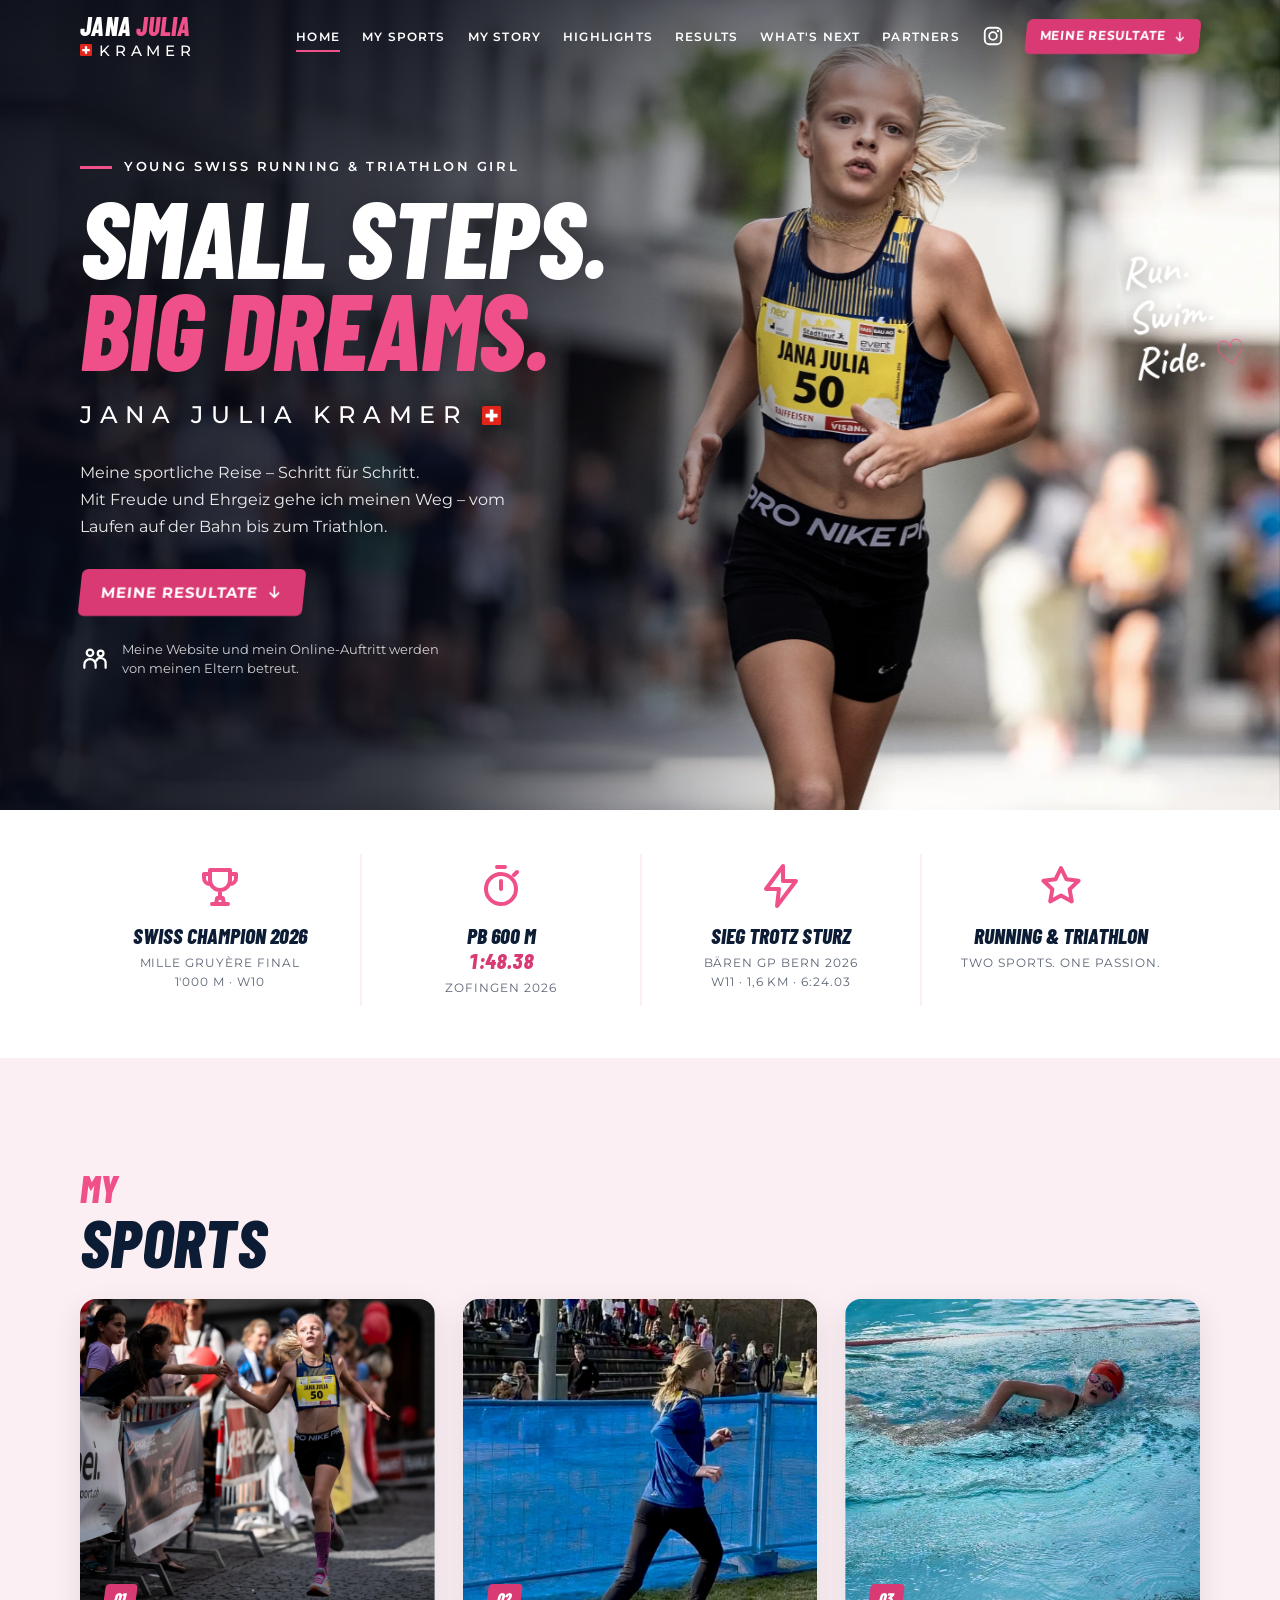
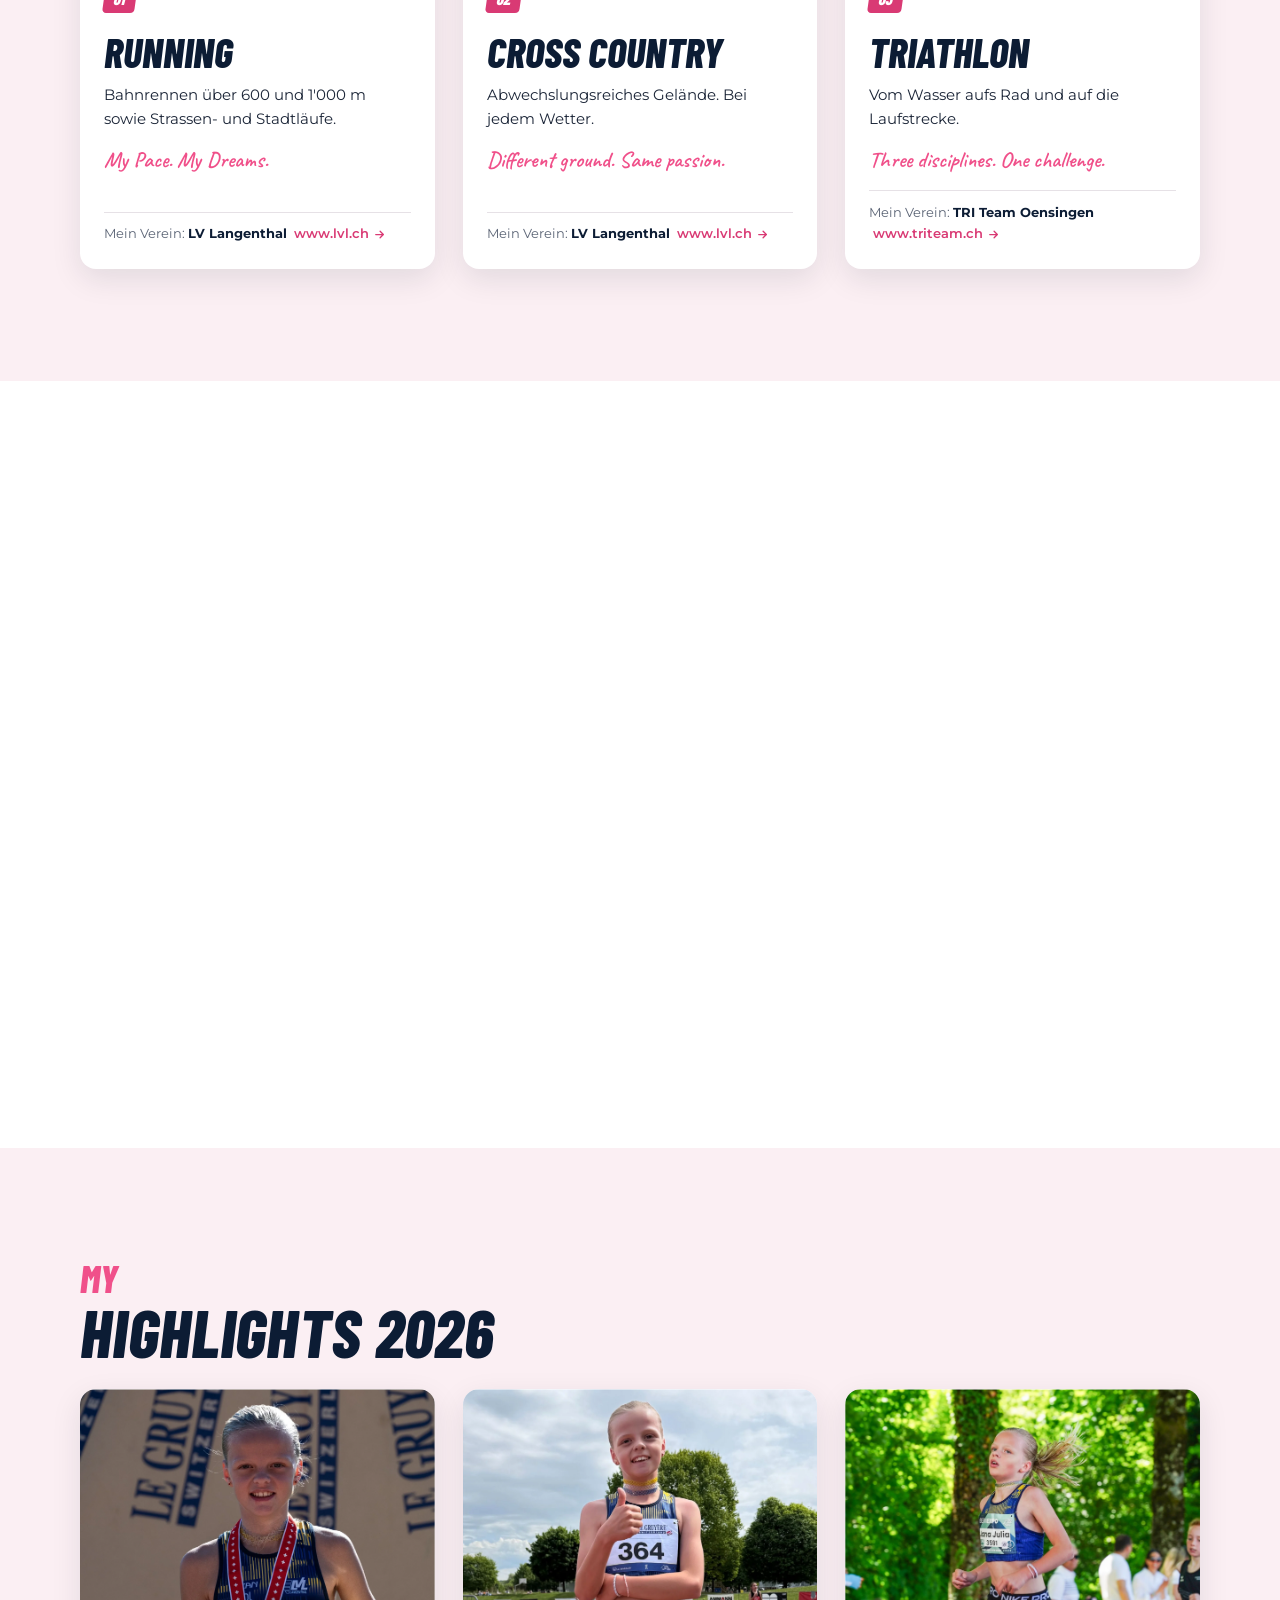
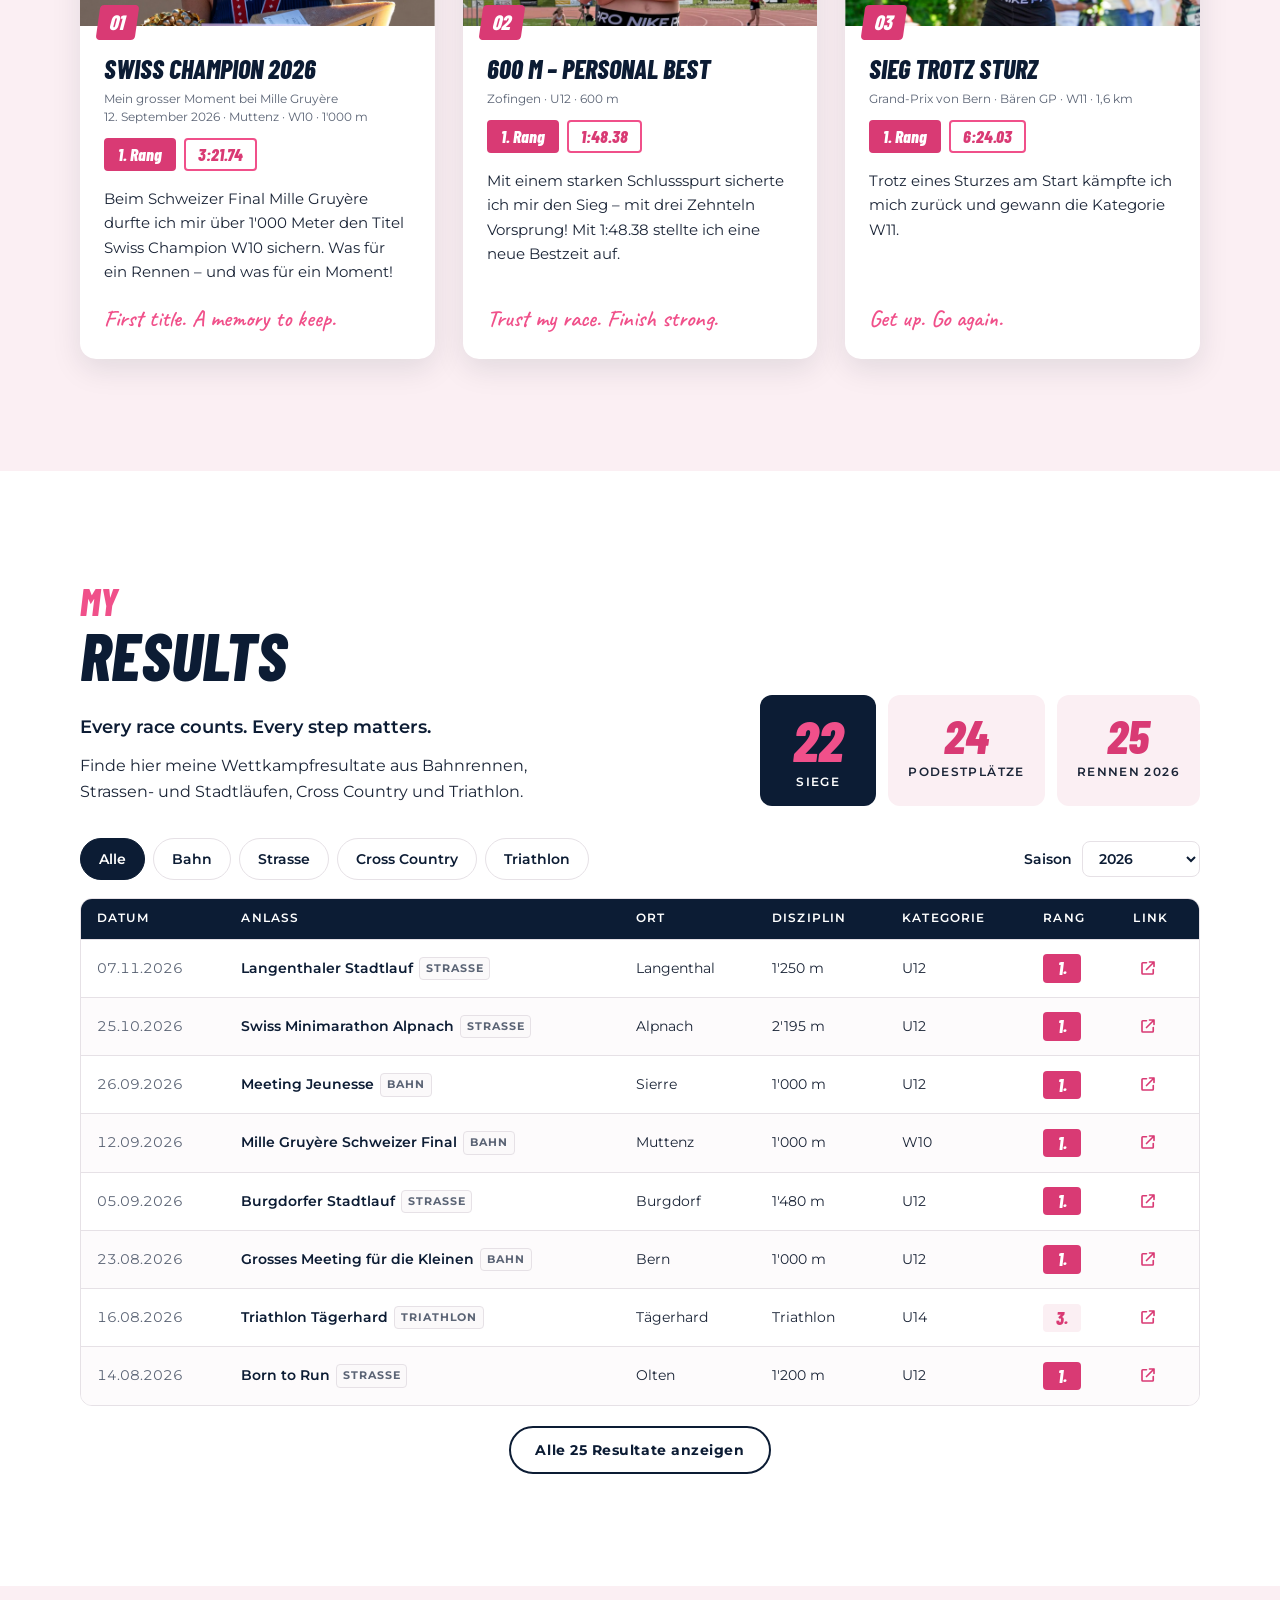
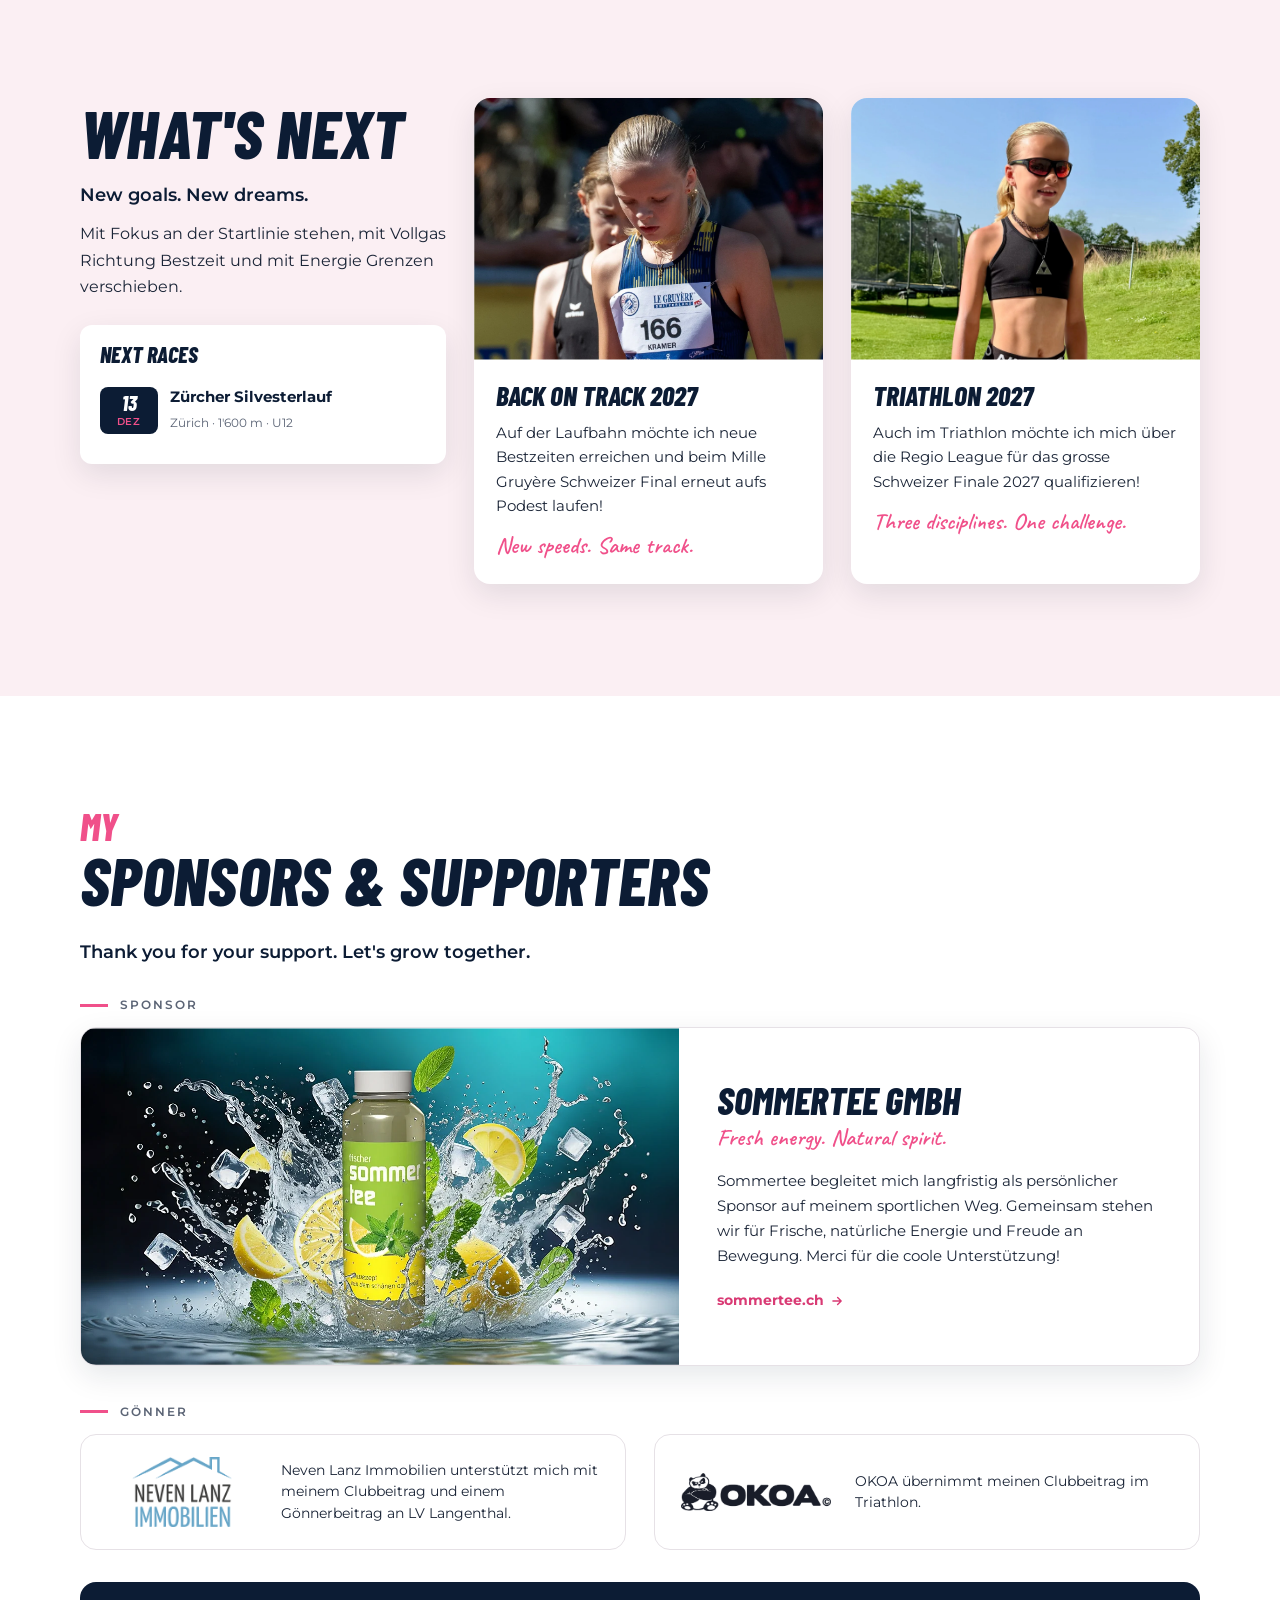
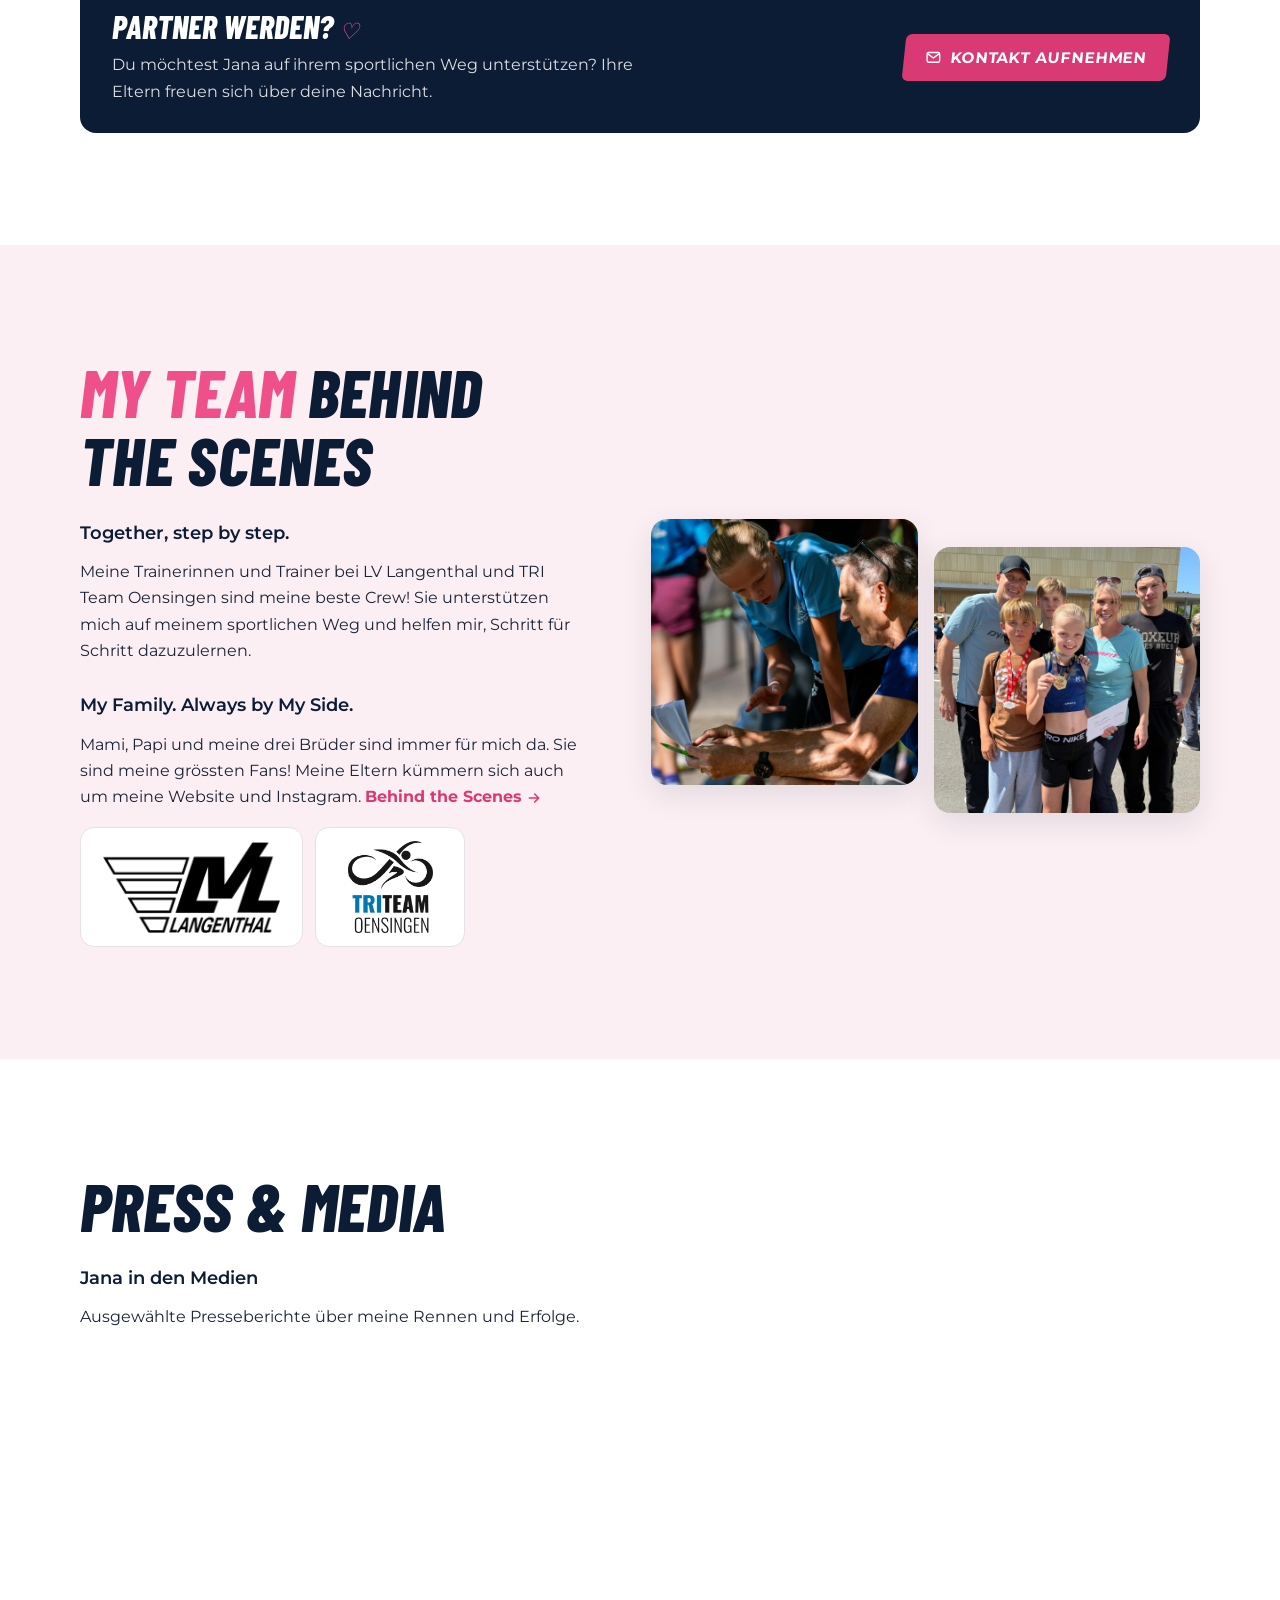
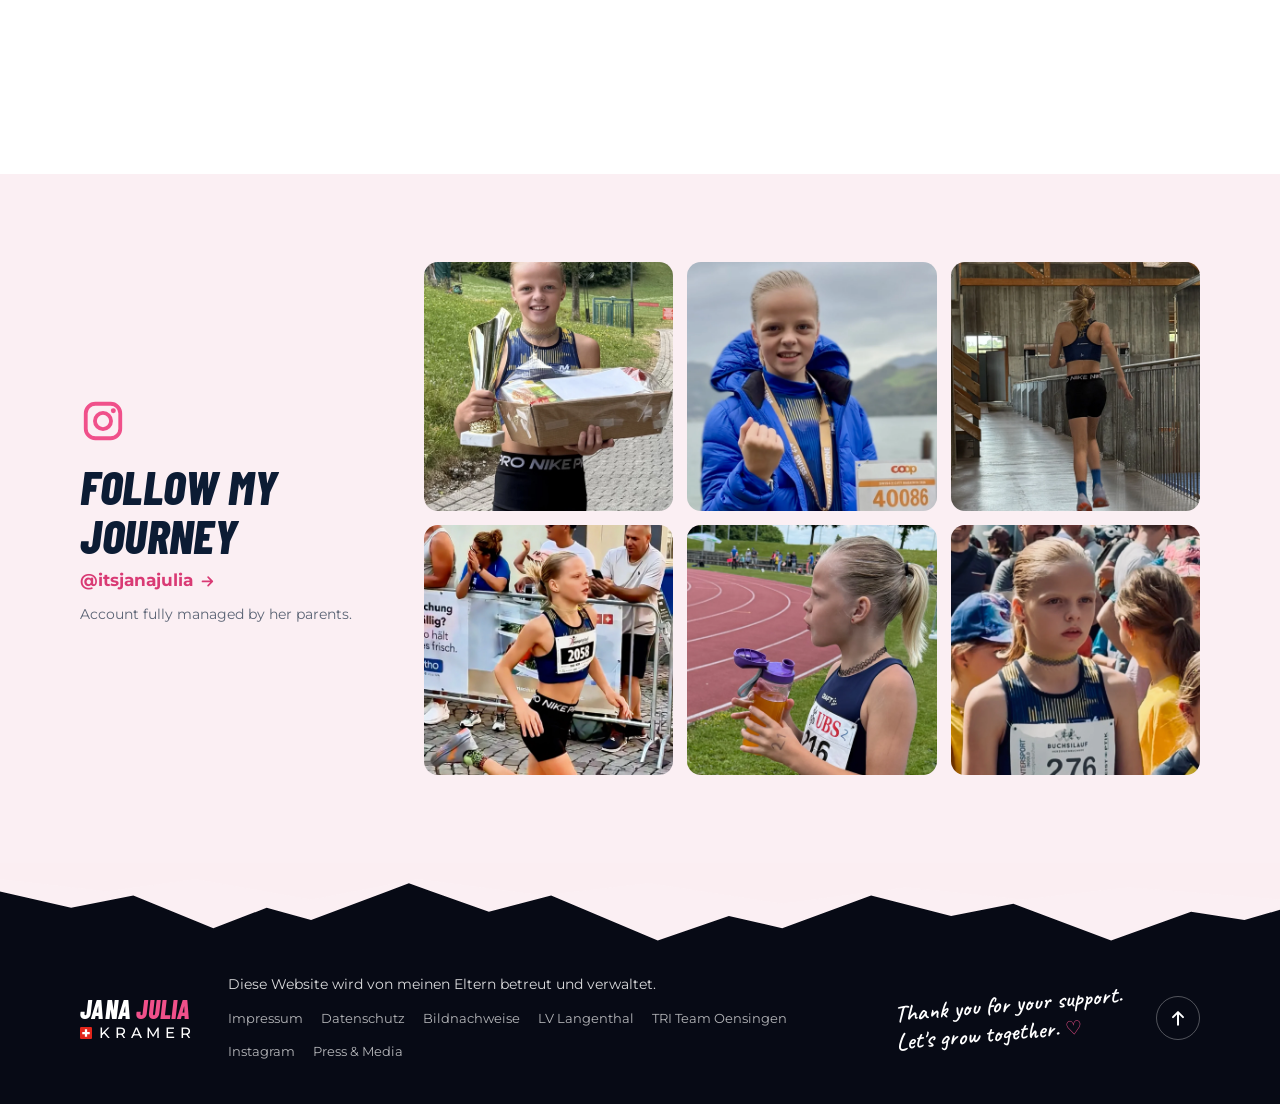
==== commit 4f9d82ce: "Team text update and 'Behind the Scenes' section in Impressum - Team section: coaches block + new 'M" ====
--- a/index.html
+++ b/index.html
@@ -405,7 +405,9 @@
       <div class="team-text reveal">
         <h2 class="section-title" id="team-title"><span class="pink">My Team</span> Behind the Scenes</h2>
         <p class="lead">Together, step by step.</p>
-        <p>Meine Familie und meine Trainerinnen und Trainer bei LV Langenthal und TRI Team Oensingen sind meine beste Crew! Sie unterstützen mich auf meinem sportlichen Weg und helfen mir, Schritt für Schritt dazuzulernen. Merci vielmal für alles!</p>
+        <p>Meine Trainerinnen und Trainer bei LV Langenthal und TRI Team Oensingen sind meine beste Crew! Sie unterstützen mich auf meinem sportlichen Weg und helfen mir, Schritt für Schritt dazuzulernen.</p>
+        <p class="lead lead-2">My Family. Always by My Side.</p>
+        <p>Mami, Papi und meine drei Brüder sind immer für mich da. Sie sind meine grössten Fans! Meine Eltern kümmern sich auch um meine Website und Instagram. <a class="inline-link" href="impressum.html#behind-the-scenes">Behind the Scenes <svg aria-hidden="true"><use href="#i-arrow"/></svg></a></p>
         <div class="clubs">
           <a class="club-logo" href="https://www.lvl.ch/" target="_blank" rel="noopener"><img src="assets/images/team/logo-lv-langenthal.png" alt="LV Langenthal" loading="lazy"></a>
           <a class="club-logo" href="https://www.triteam.ch/" target="_blank" rel="noopener"><img src="assets/images/team/logo-triteam-oensingen.png" alt="TRI Team Oensingen" loading="lazy"></a>
--- a/css/style.css
+++ b/css/style.css
@@ -310,6 +310,11 @@
 .team { background: var(--rose); }
 .team-grid { display: grid; grid-template-columns: 1fr 1.1fr; gap: clamp(32px, 6vw, 72px); align-items: center; }
 .team .section-title .pink { display: inline; font-size: 1em; }
+.lead-2 { margin-top: 1.4em; }
+.inline-link { display: inline-flex; align-items: center; gap: 4px; color: var(--pink-strong); font-weight: 700; text-decoration: none; white-space: nowrap; }
+.inline-link svg { width: 1em; height: 1em; transition: transform .2s; }
+.inline-link:hover { text-decoration: underline; }
+.inline-link:hover svg { transform: translateX(3px); }
 .clubs { display: flex; gap: 12px; flex-wrap: wrap; margin-top: 12px; }
 .club-logo { display: inline-flex; align-items: center; justify-content: center; background: var(--white); border: 1.5px solid var(--line); border-radius: 14px; height: 120px; min-width: 150px; padding: 14px 22px; transition: border-color .2s, transform .2s; }
 .club-logo:hover { border-color: var(--pink); transform: translateY(-2px); }
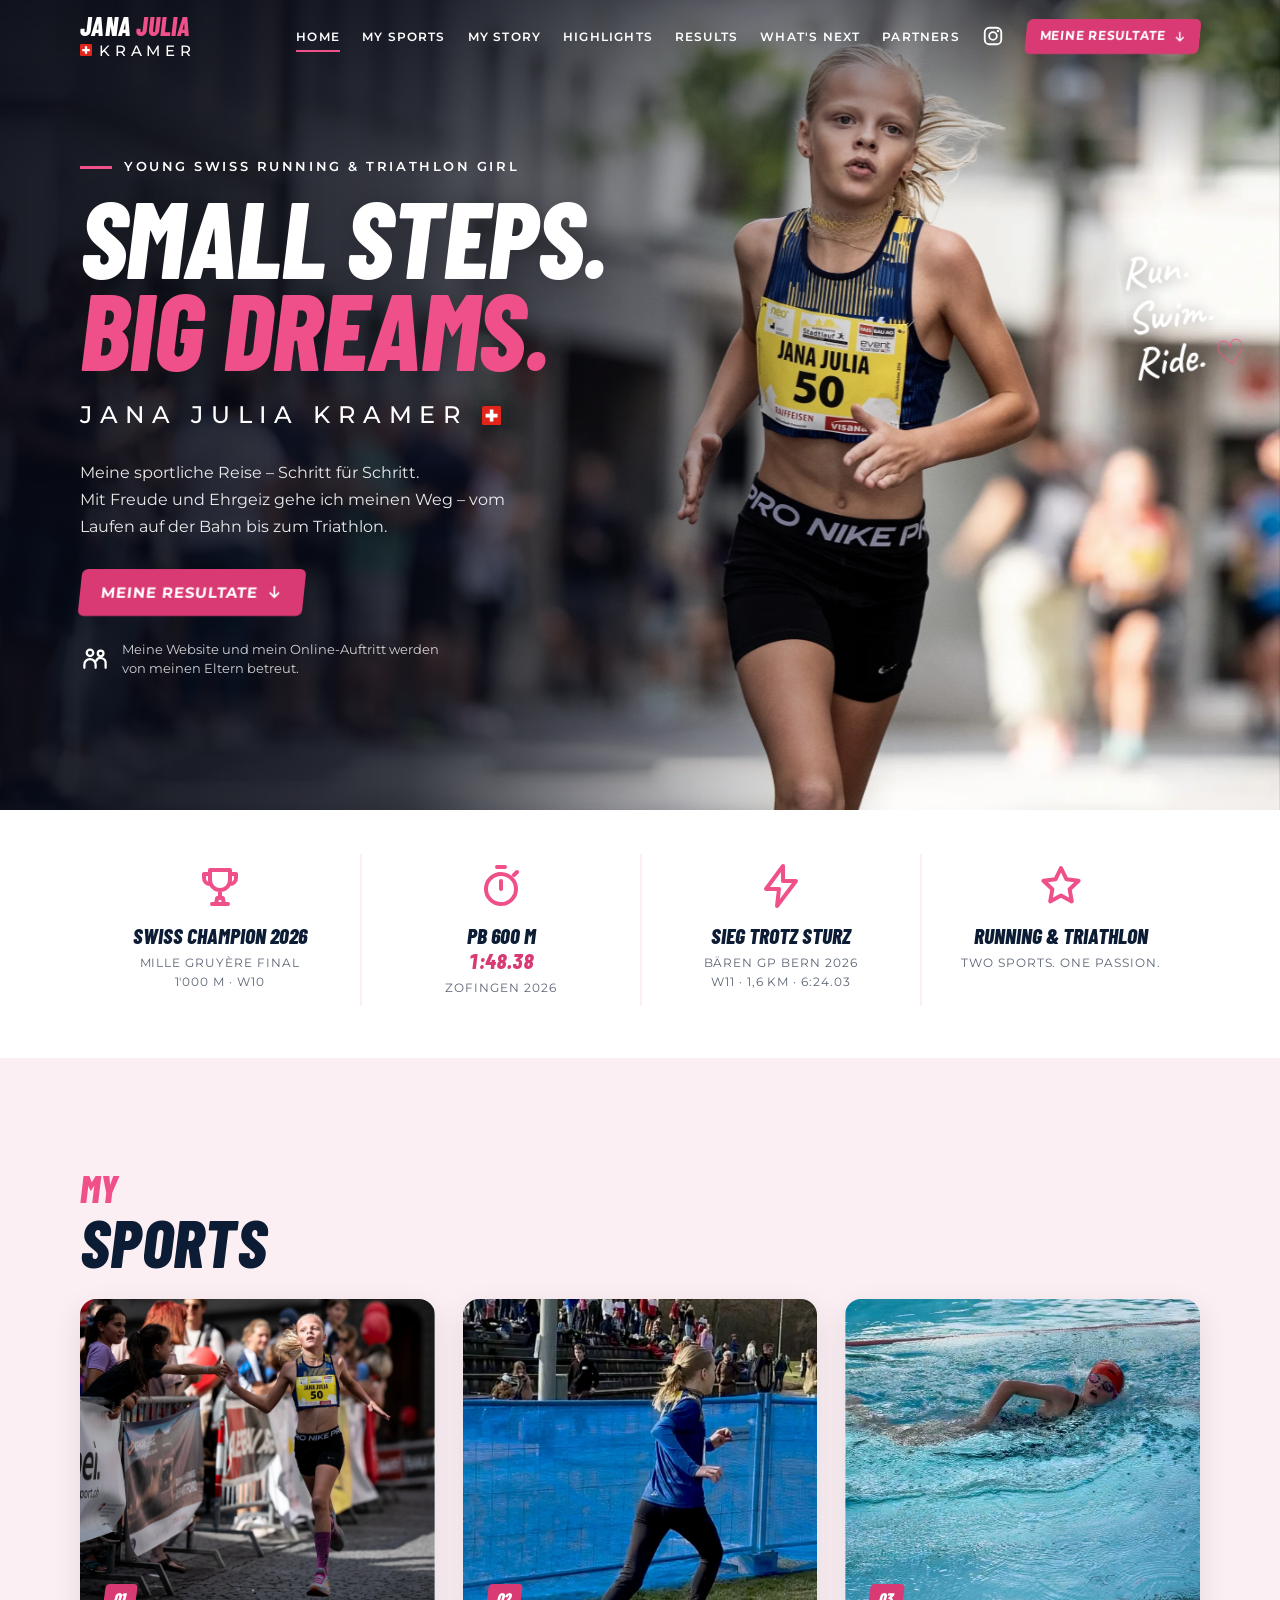
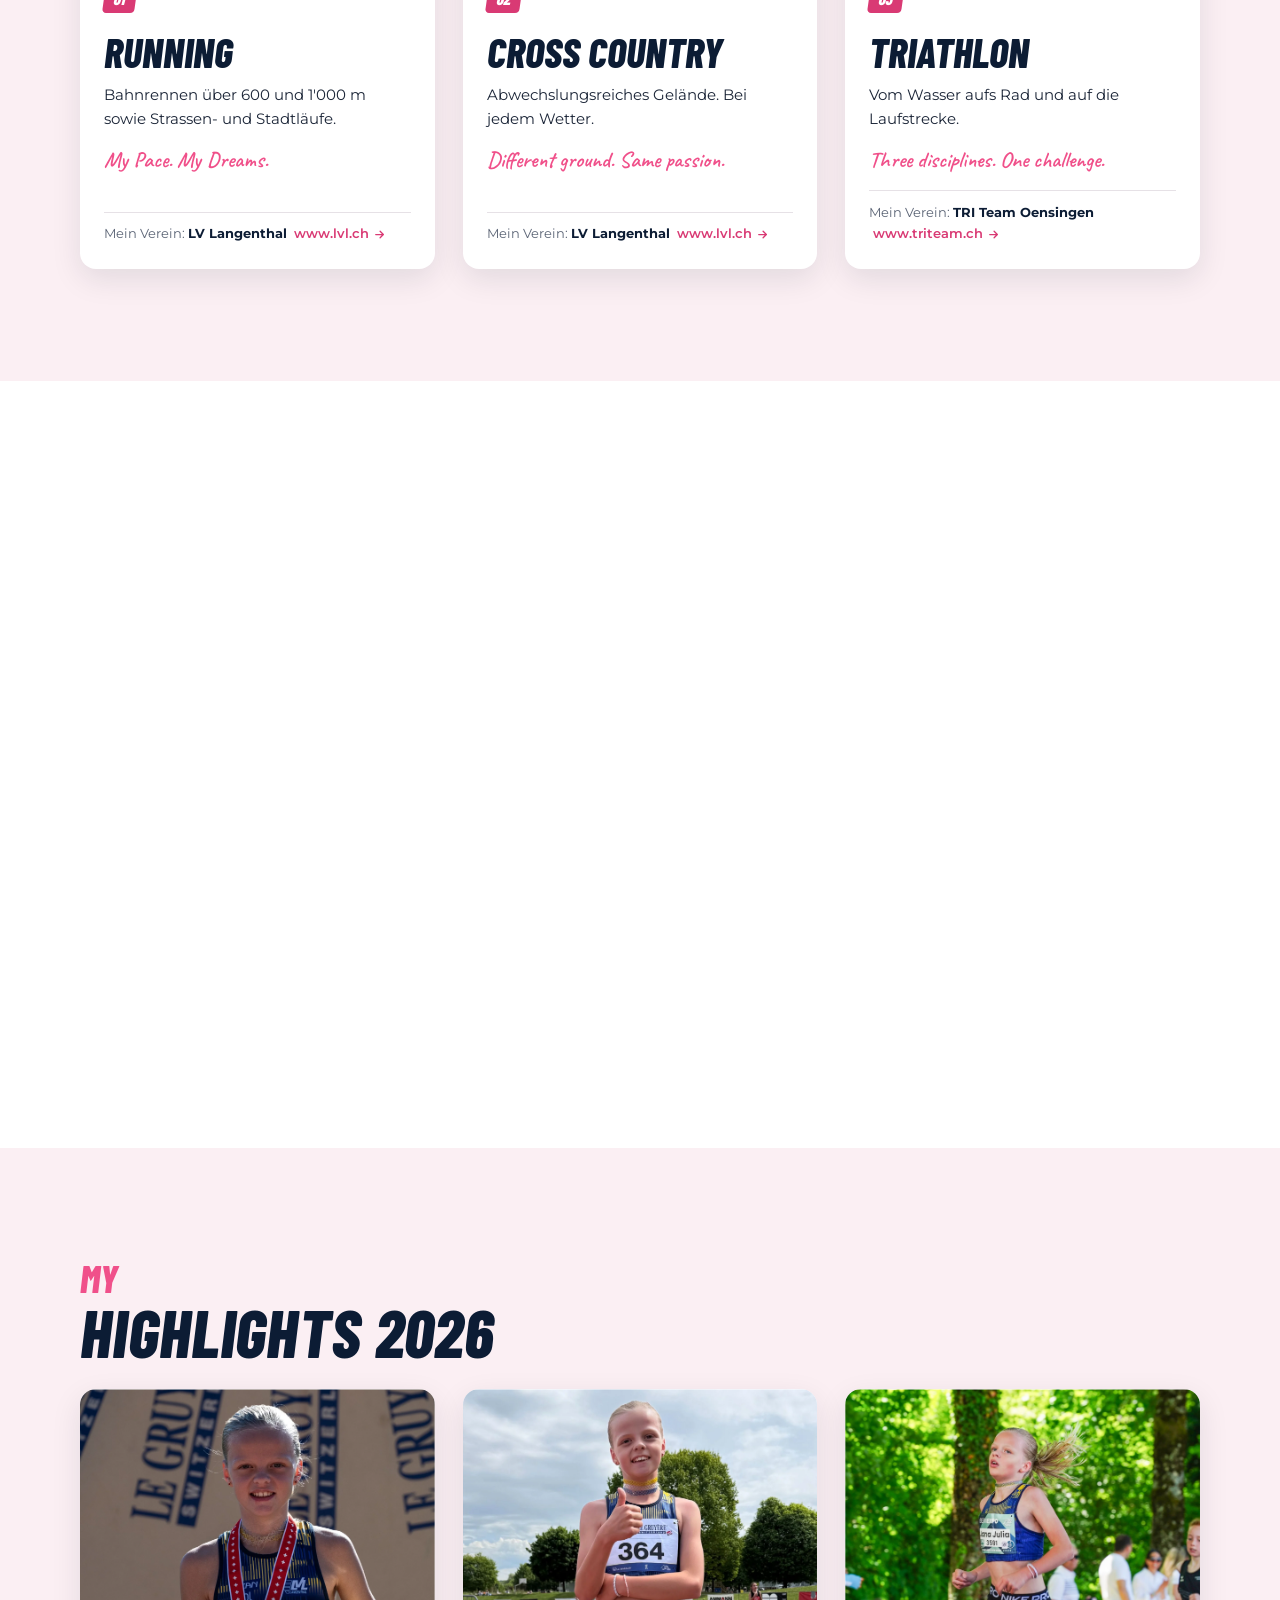
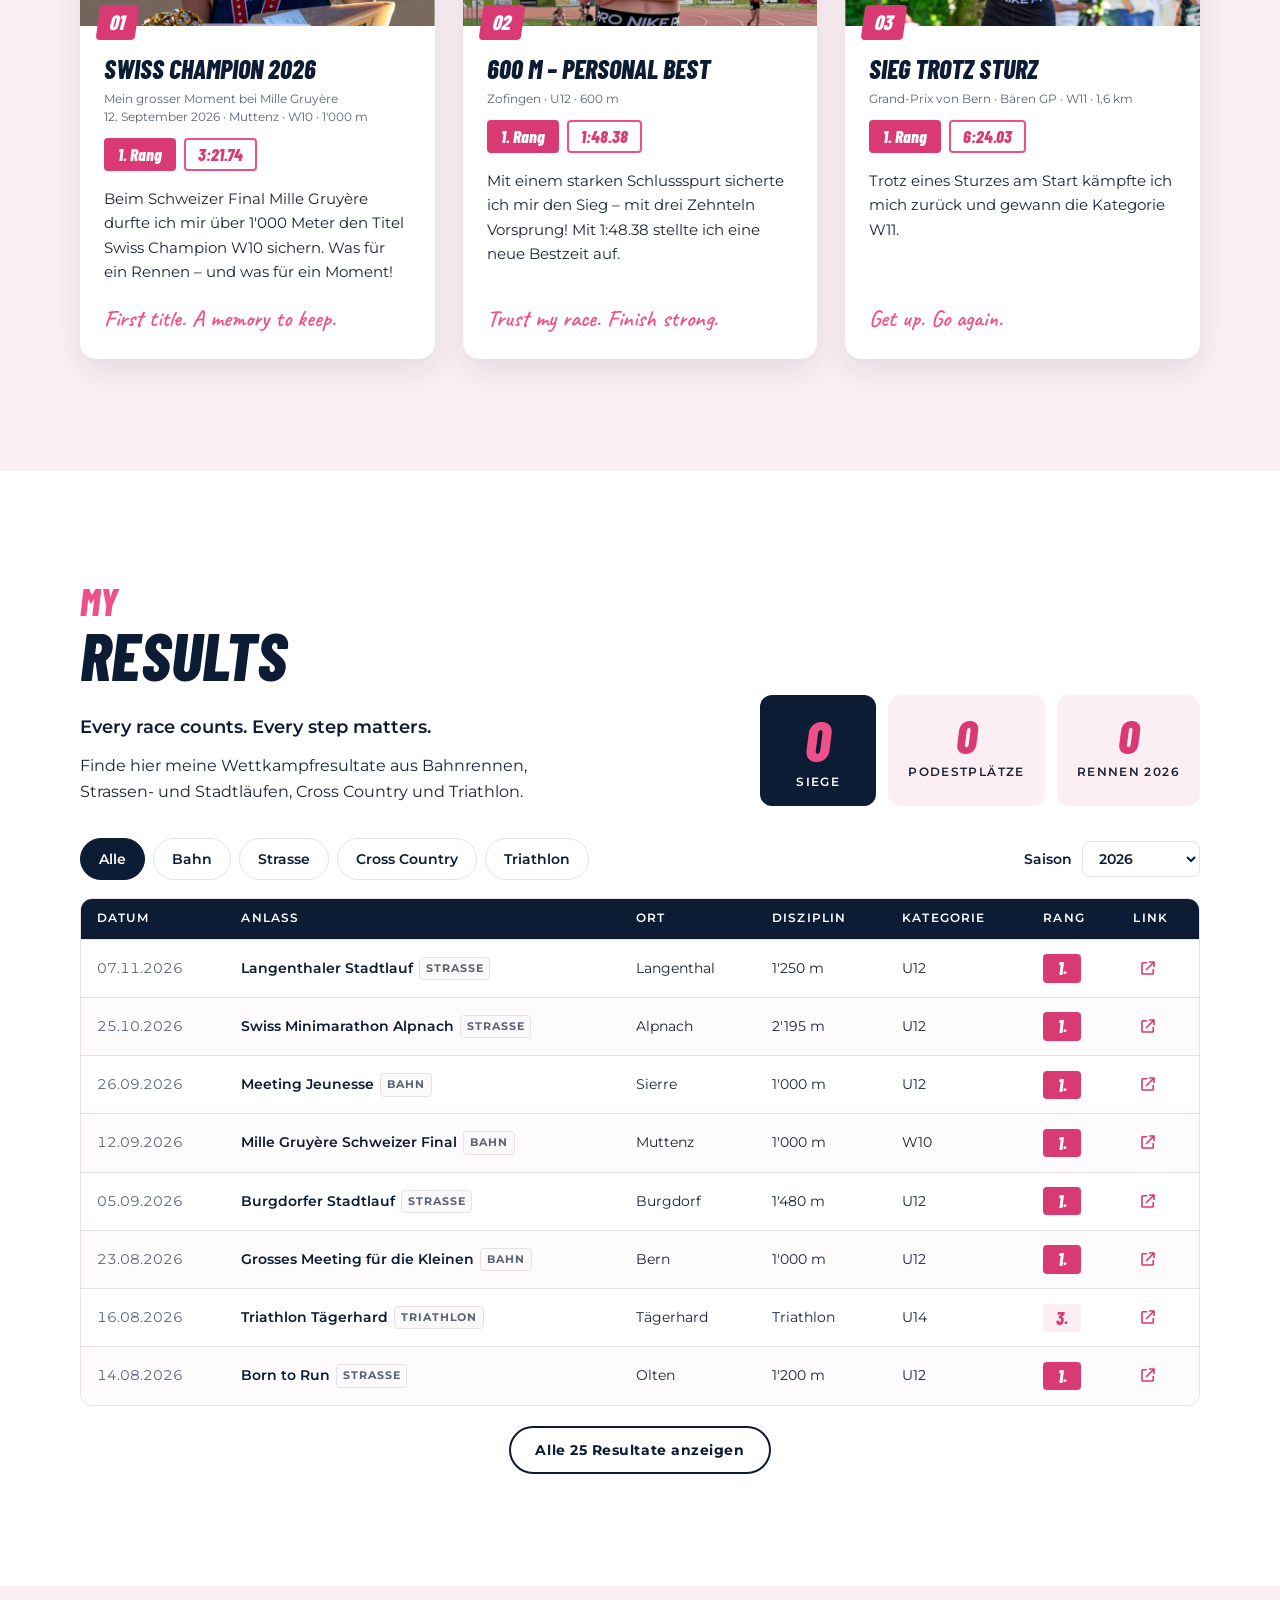
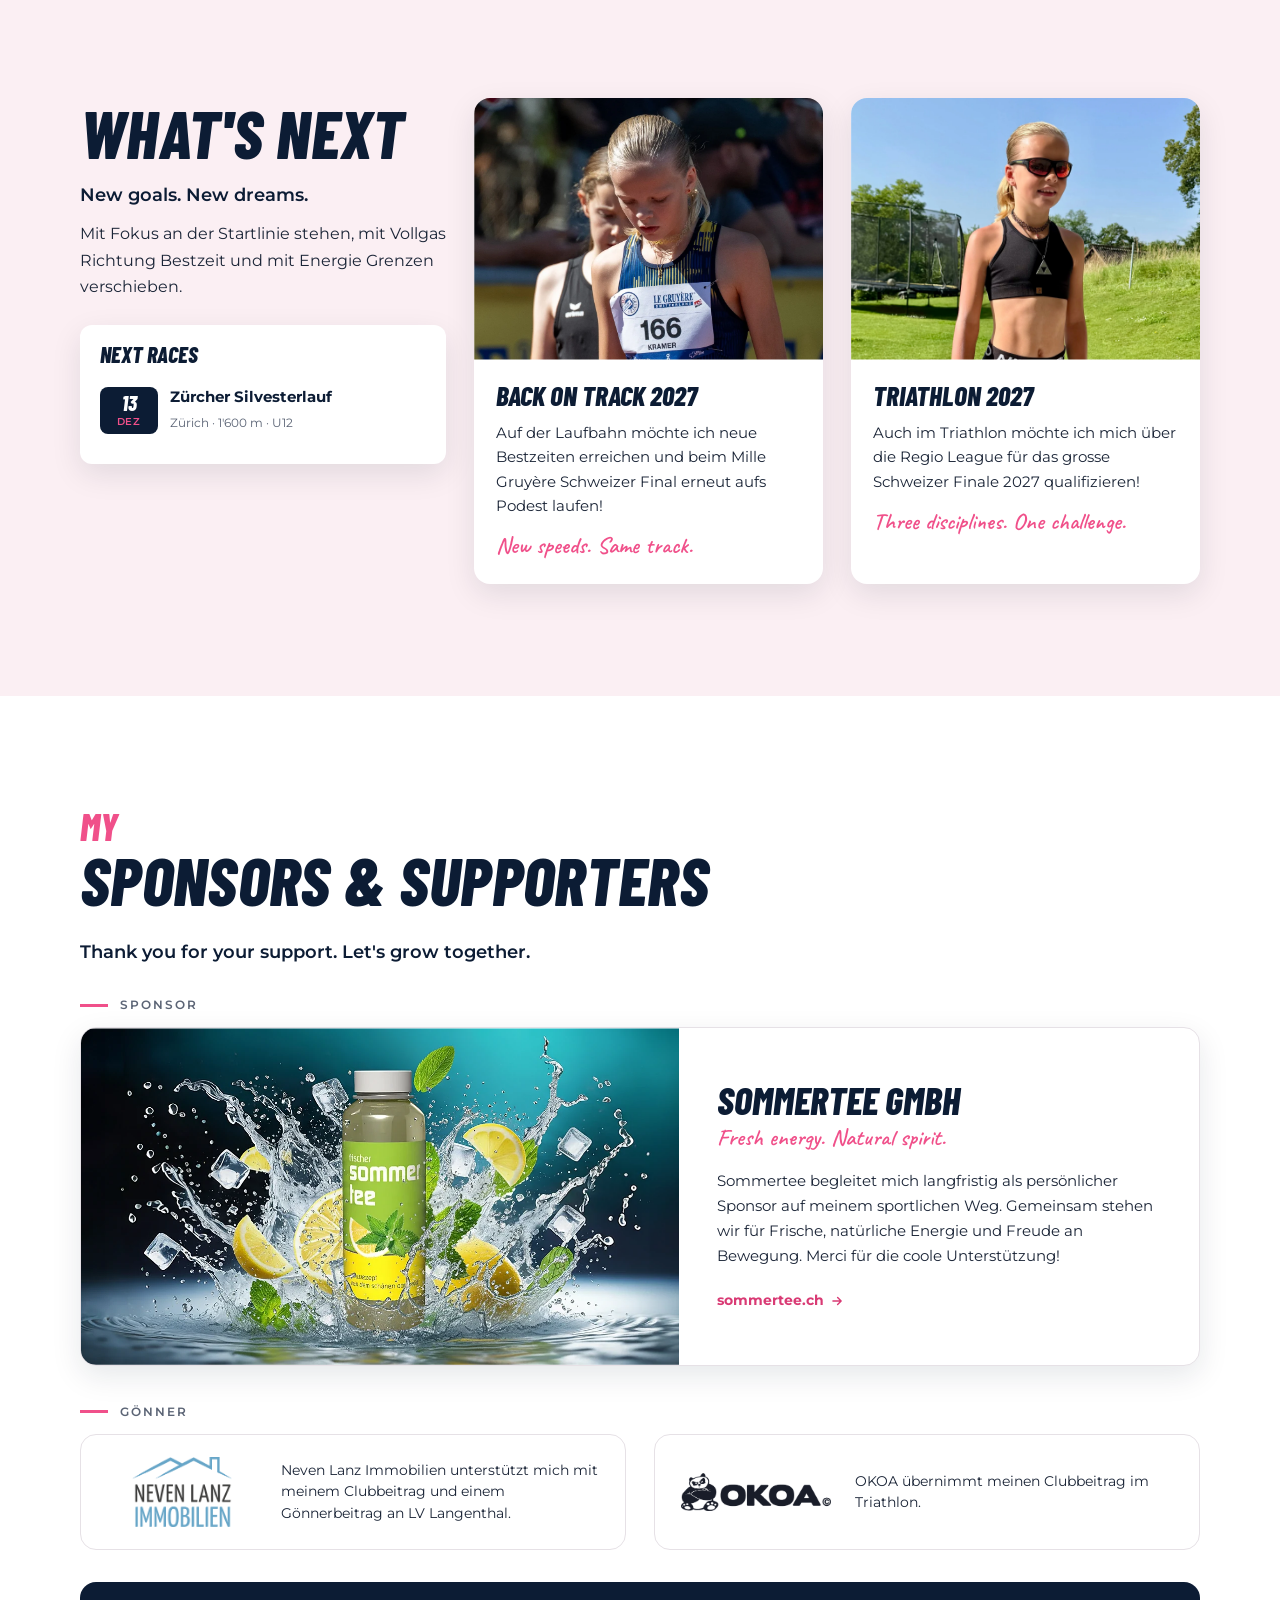
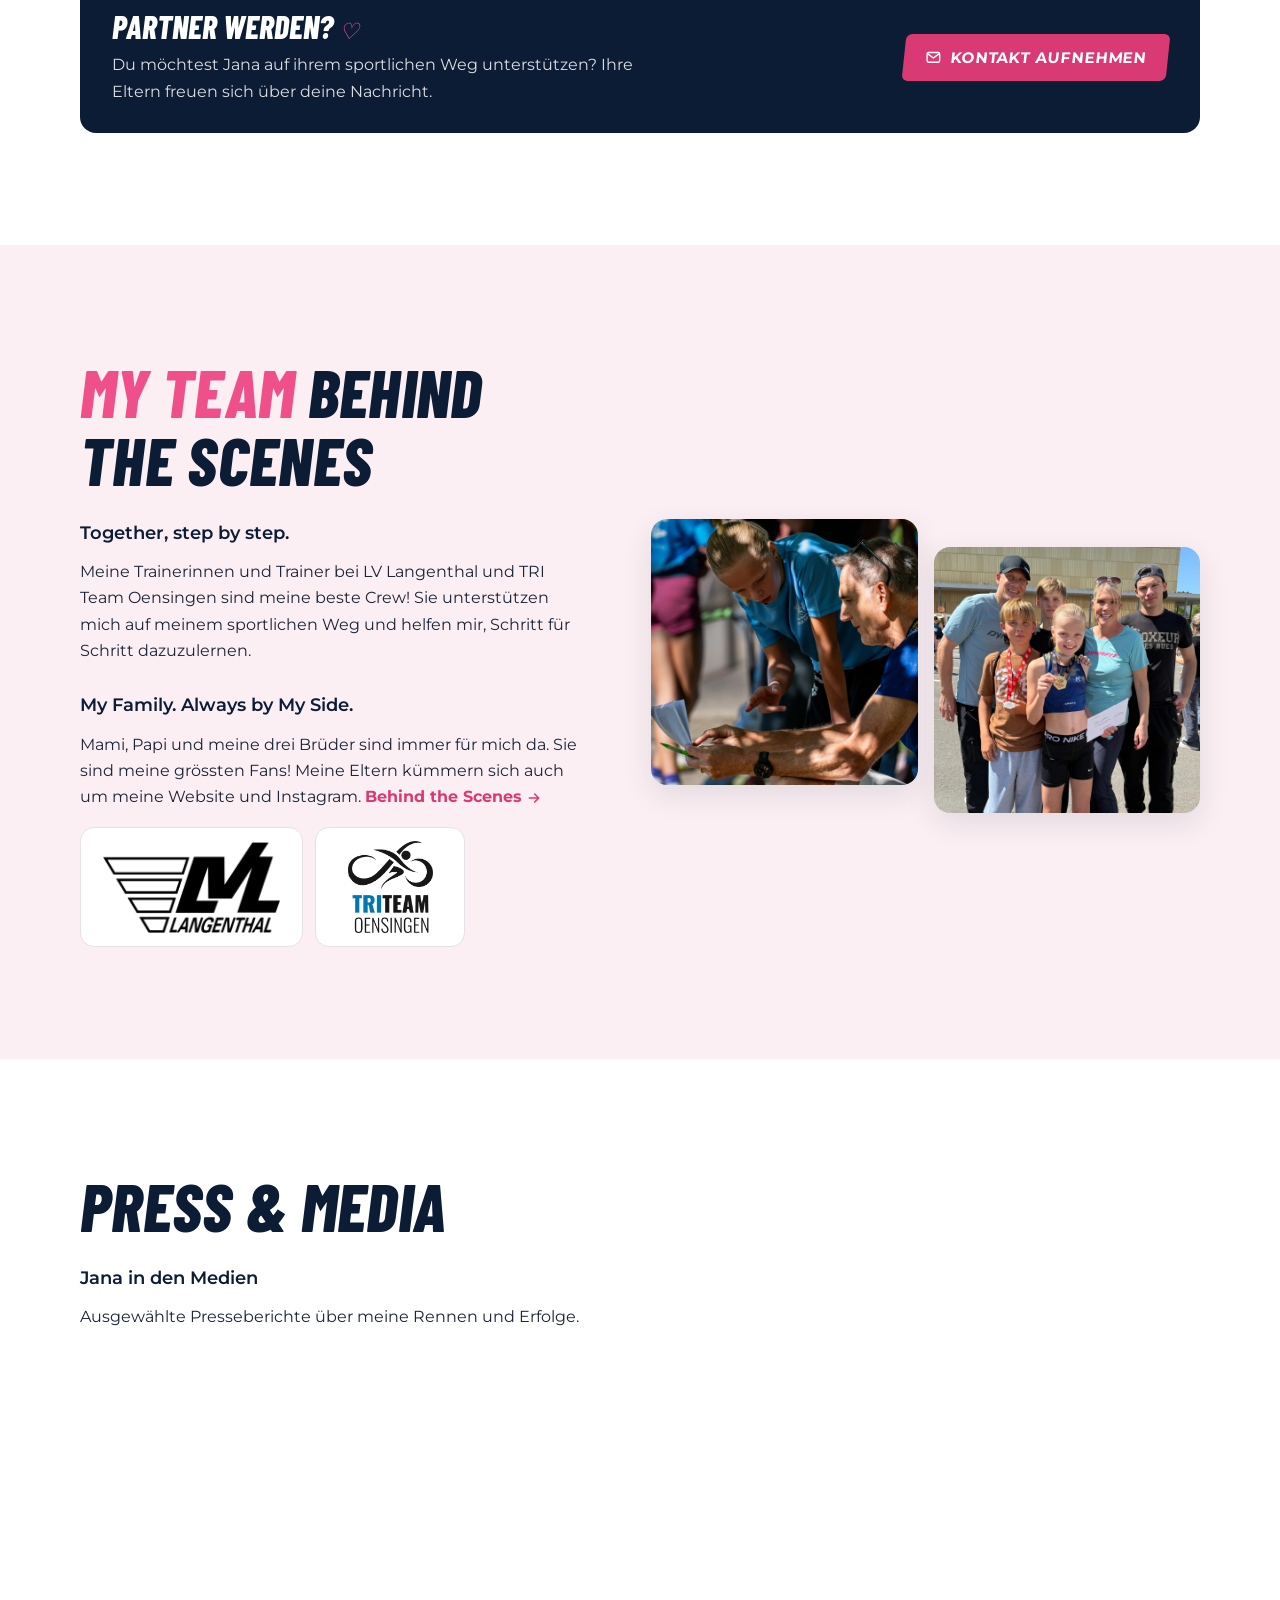
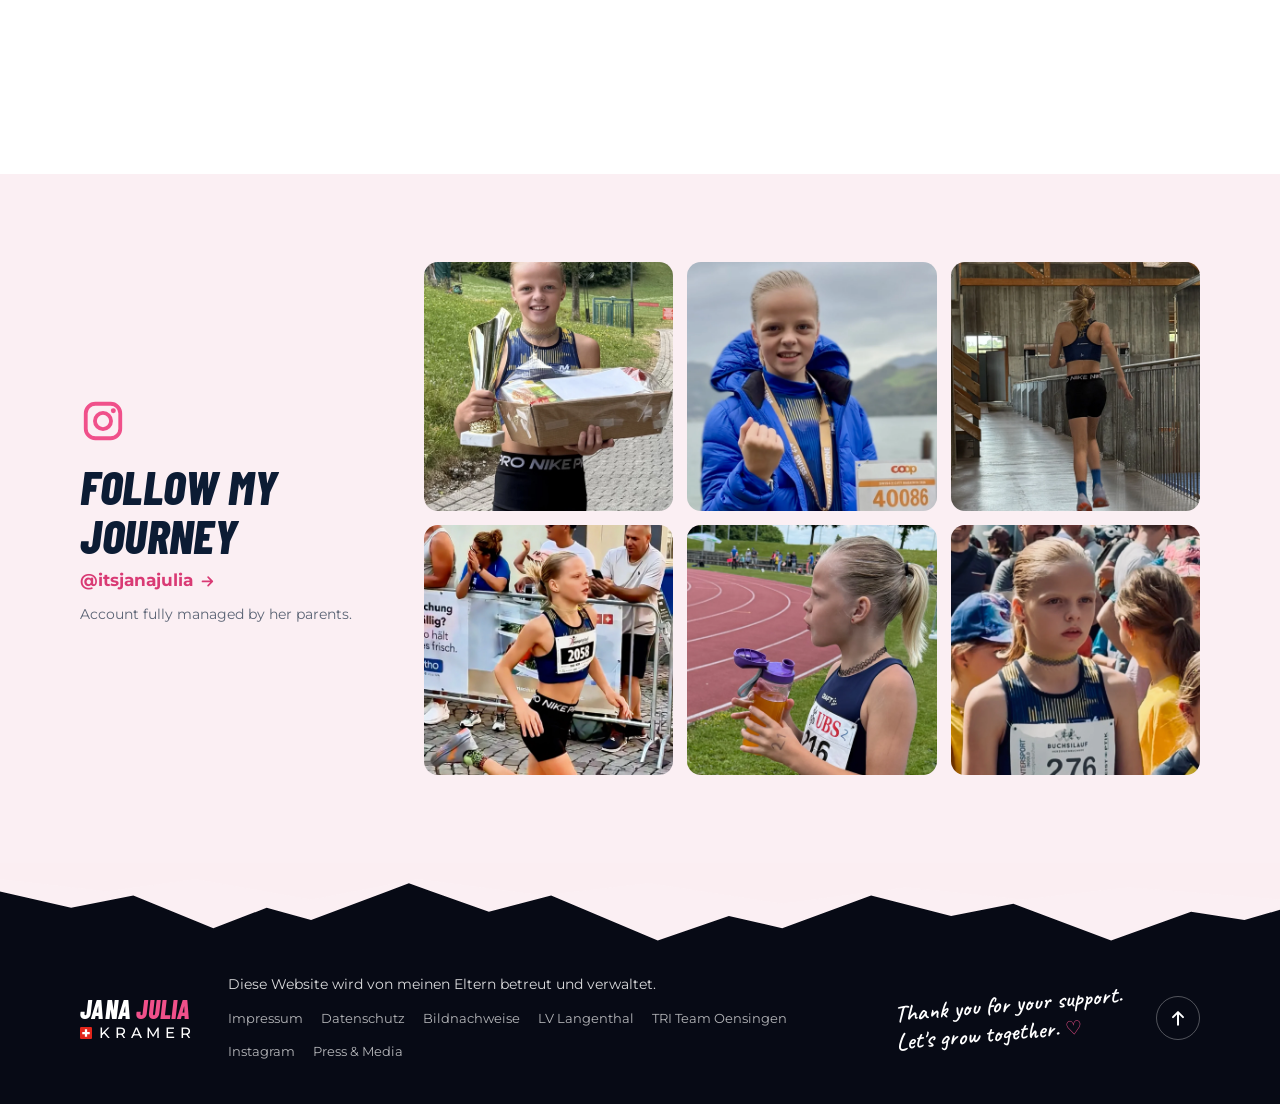
==== commit d526a804: "Favicon and app icons (JJ monogram on night-blue circle) SVG favicon with outlined glyphs, ICO fallb" ====
--- a/index.html
+++ b/index.html
@@ -85,7 +85,10 @@
   <link rel="preload" href="fonts/montserrat-latin-400-normal.woff2" as="font" type="font/woff2" crossorigin>
   <script>/* Animationen aktivieren (ausser bei «Bewegung reduzieren») – siehe js/animations.js */try{if(!matchMedia("(prefers-reduced-motion: reduce)").matches)document.documentElement.classList.add("anim")}catch(e){}</script>
   <link rel="stylesheet" href="css/style.css">
-  <link rel="icon" href="data:image/svg+xml,%3Csvg xmlns='http://www.w3.org/2000/svg' viewBox='0 0 32 32'%3E%3Crect width='32' height='32' rx='6' fill='%23070A15'/%3E%3Ctext x='16' y='22' font-family='Arial' font-weight='900' font-style='italic' font-size='15' text-anchor='middle' fill='%23F0508A'%3EJJK%3C/text%3E%3C/svg%3E">
+  <link rel="icon" href="/favicon.ico" sizes="48x48">
+  <link rel="icon" href="/favicon.svg" type="image/svg+xml">
+  <link rel="apple-touch-icon" href="/apple-touch-icon.png">
+  <link rel="manifest" href="/site.webmanifest">
 </head>
 <body>
 
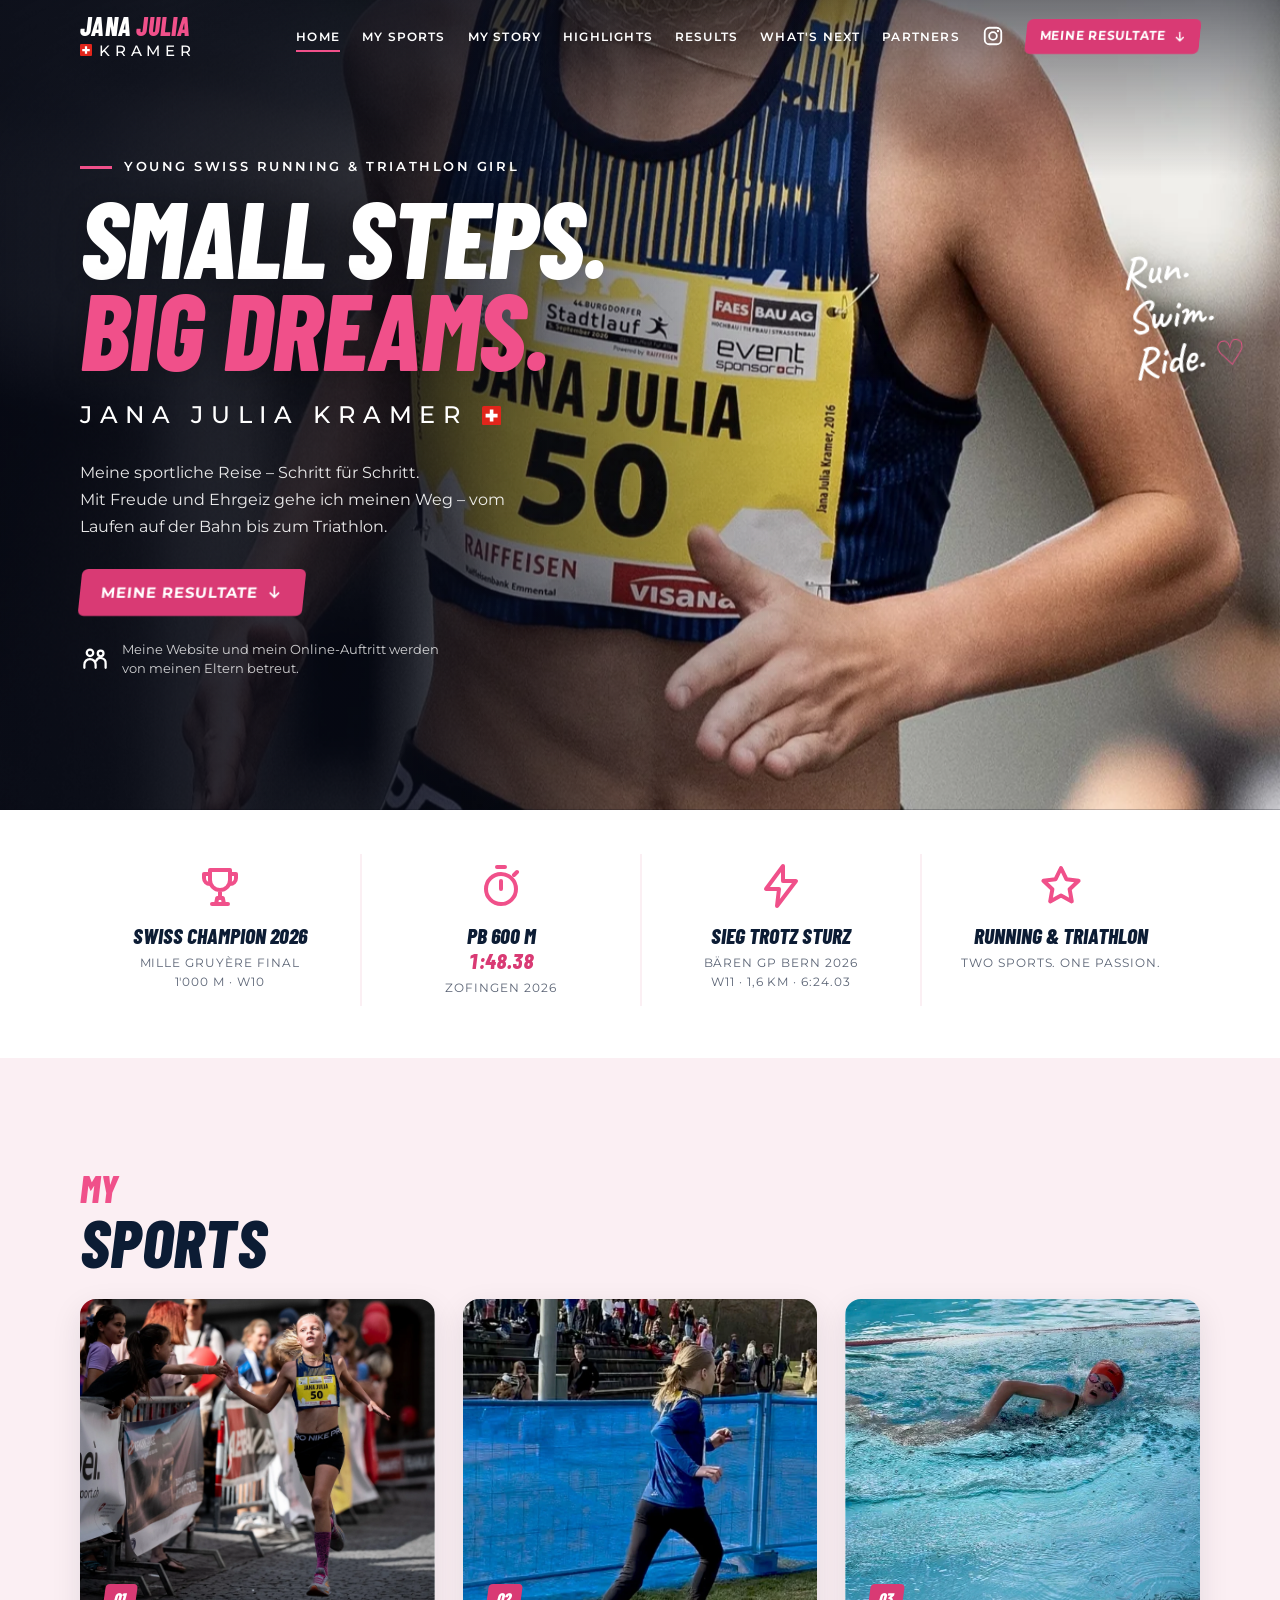
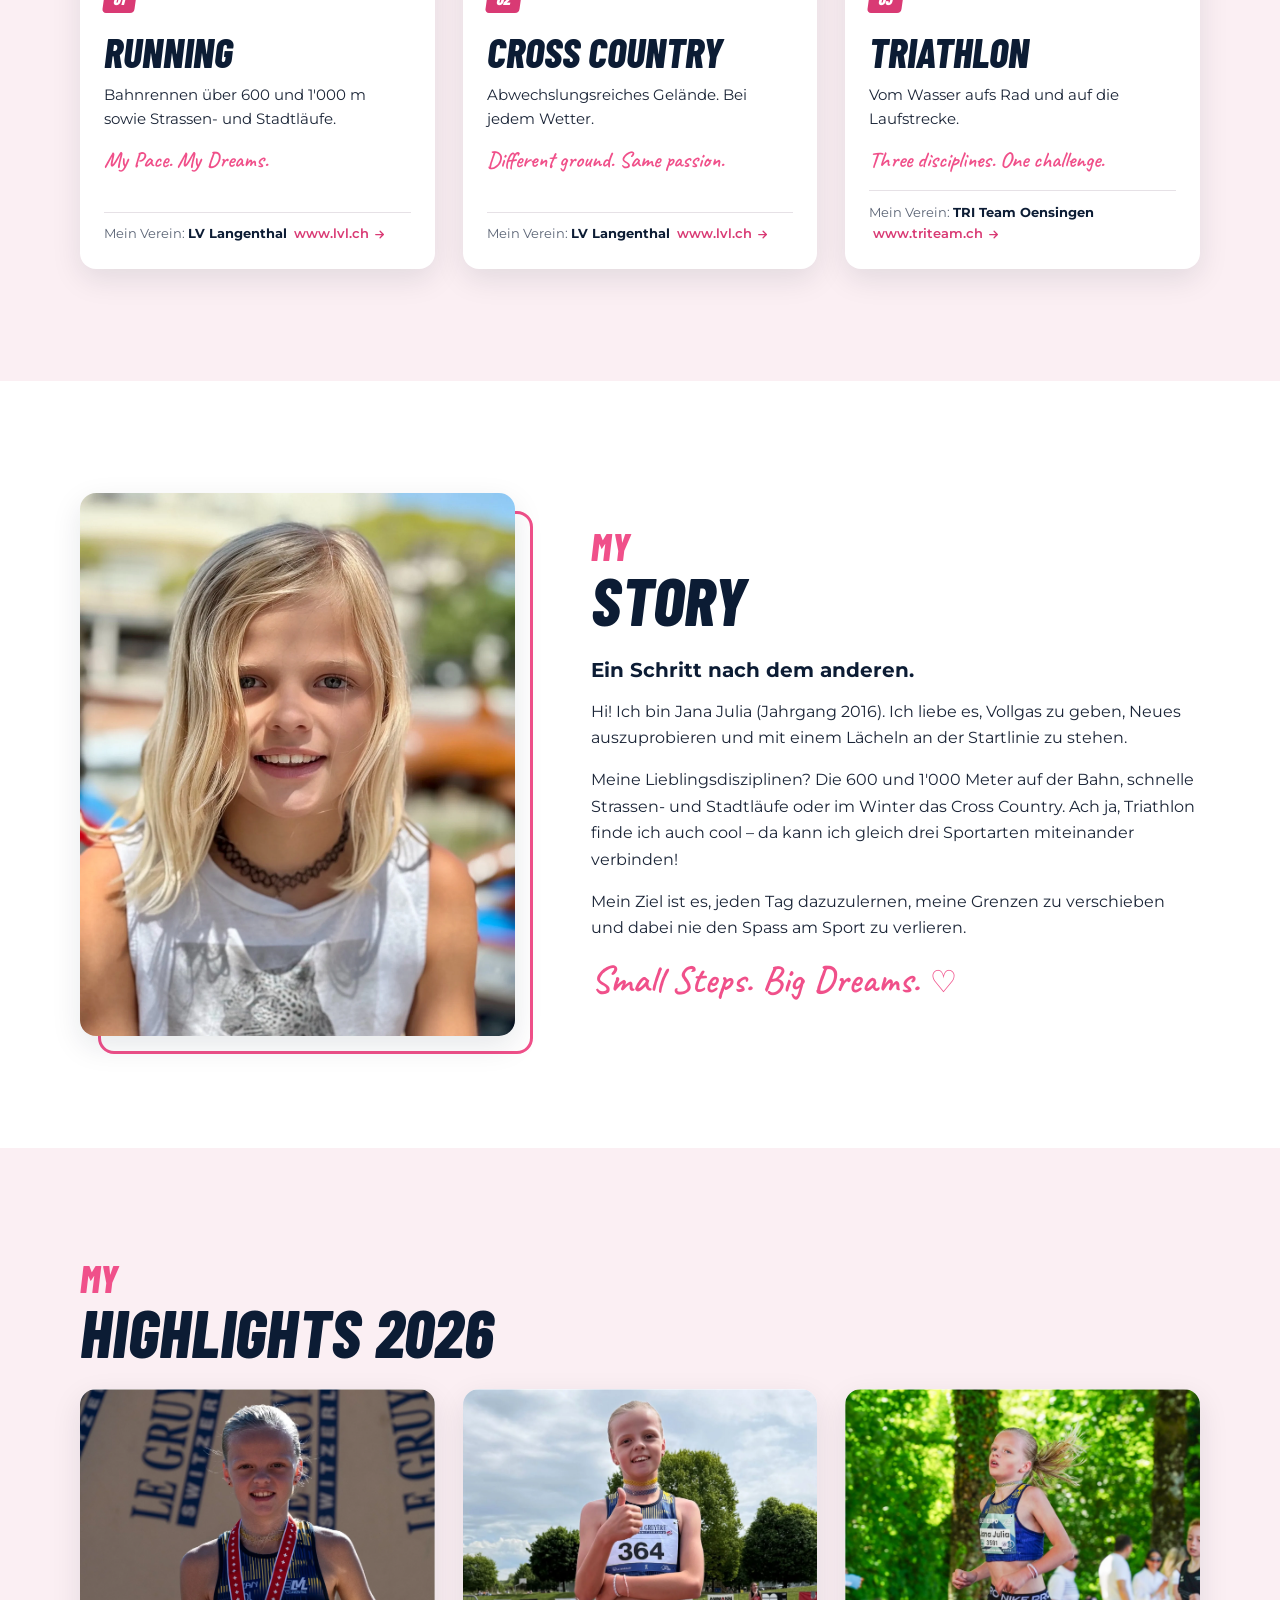
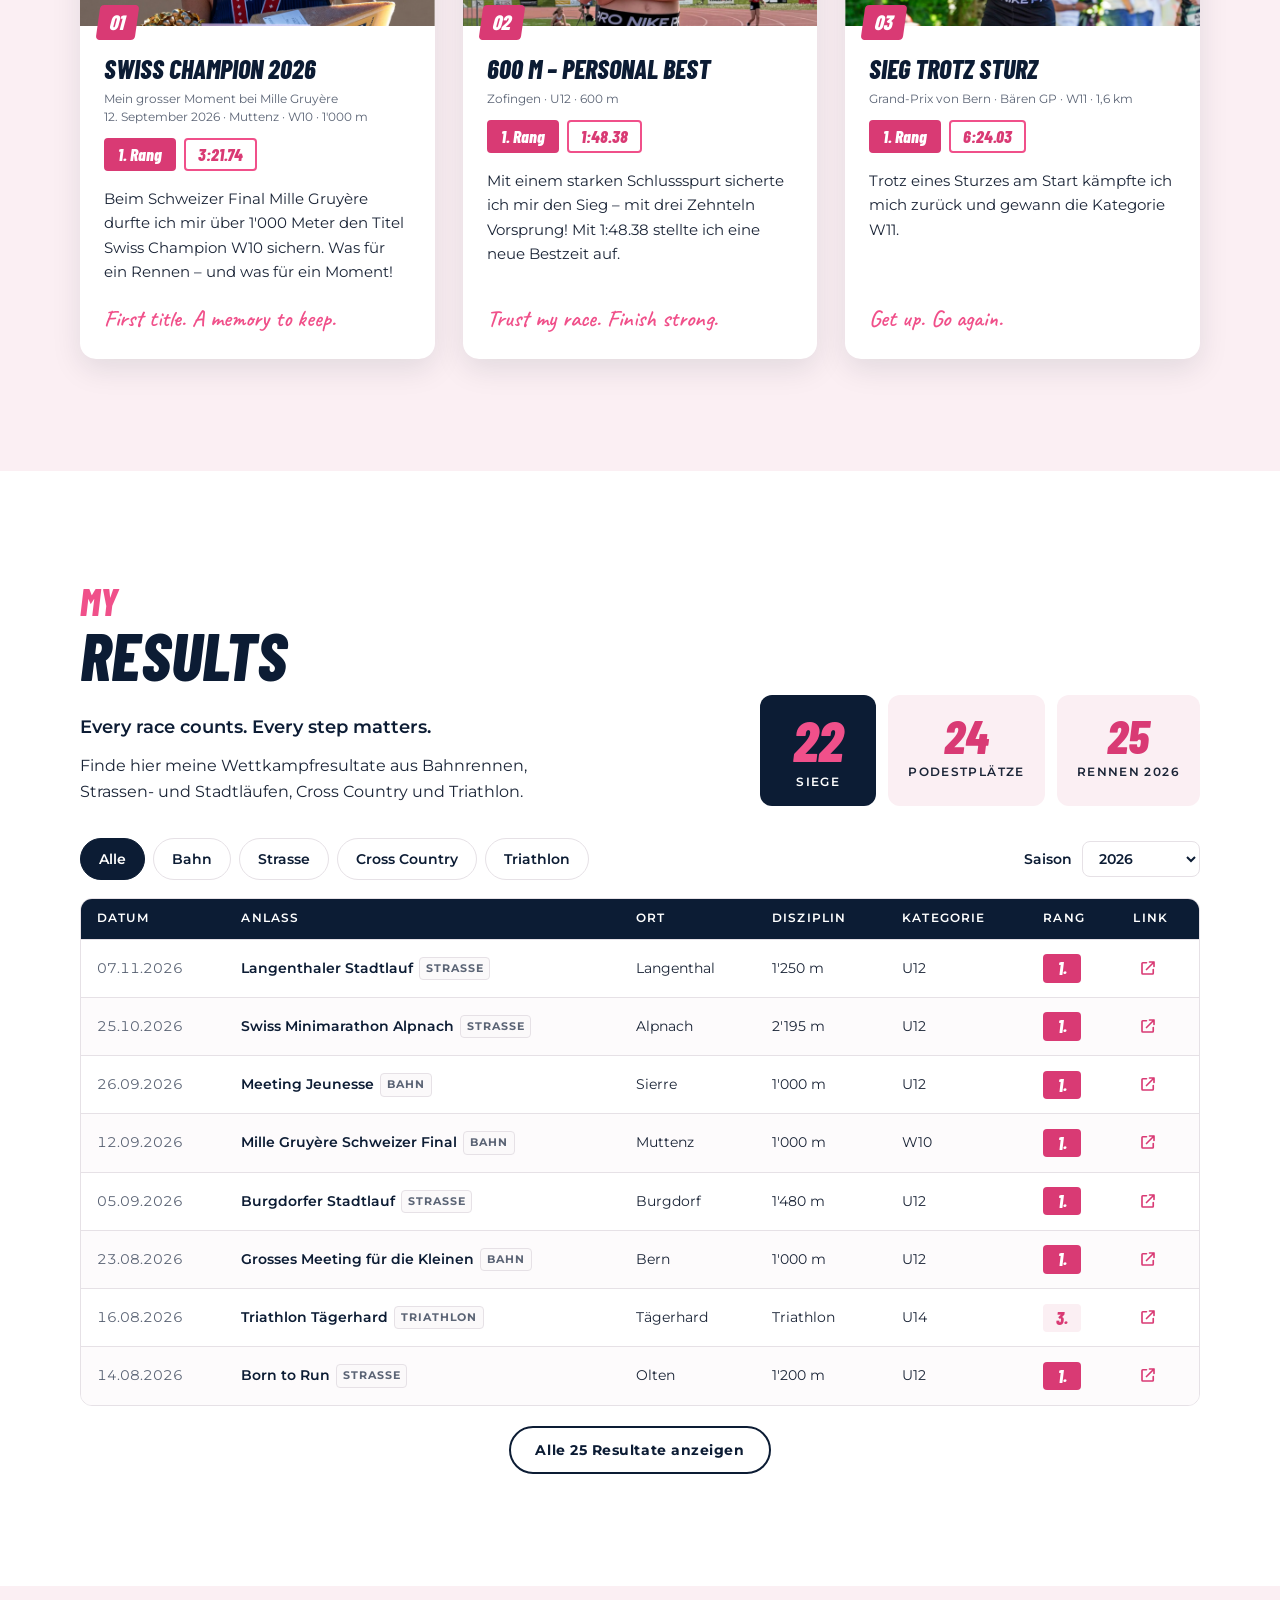
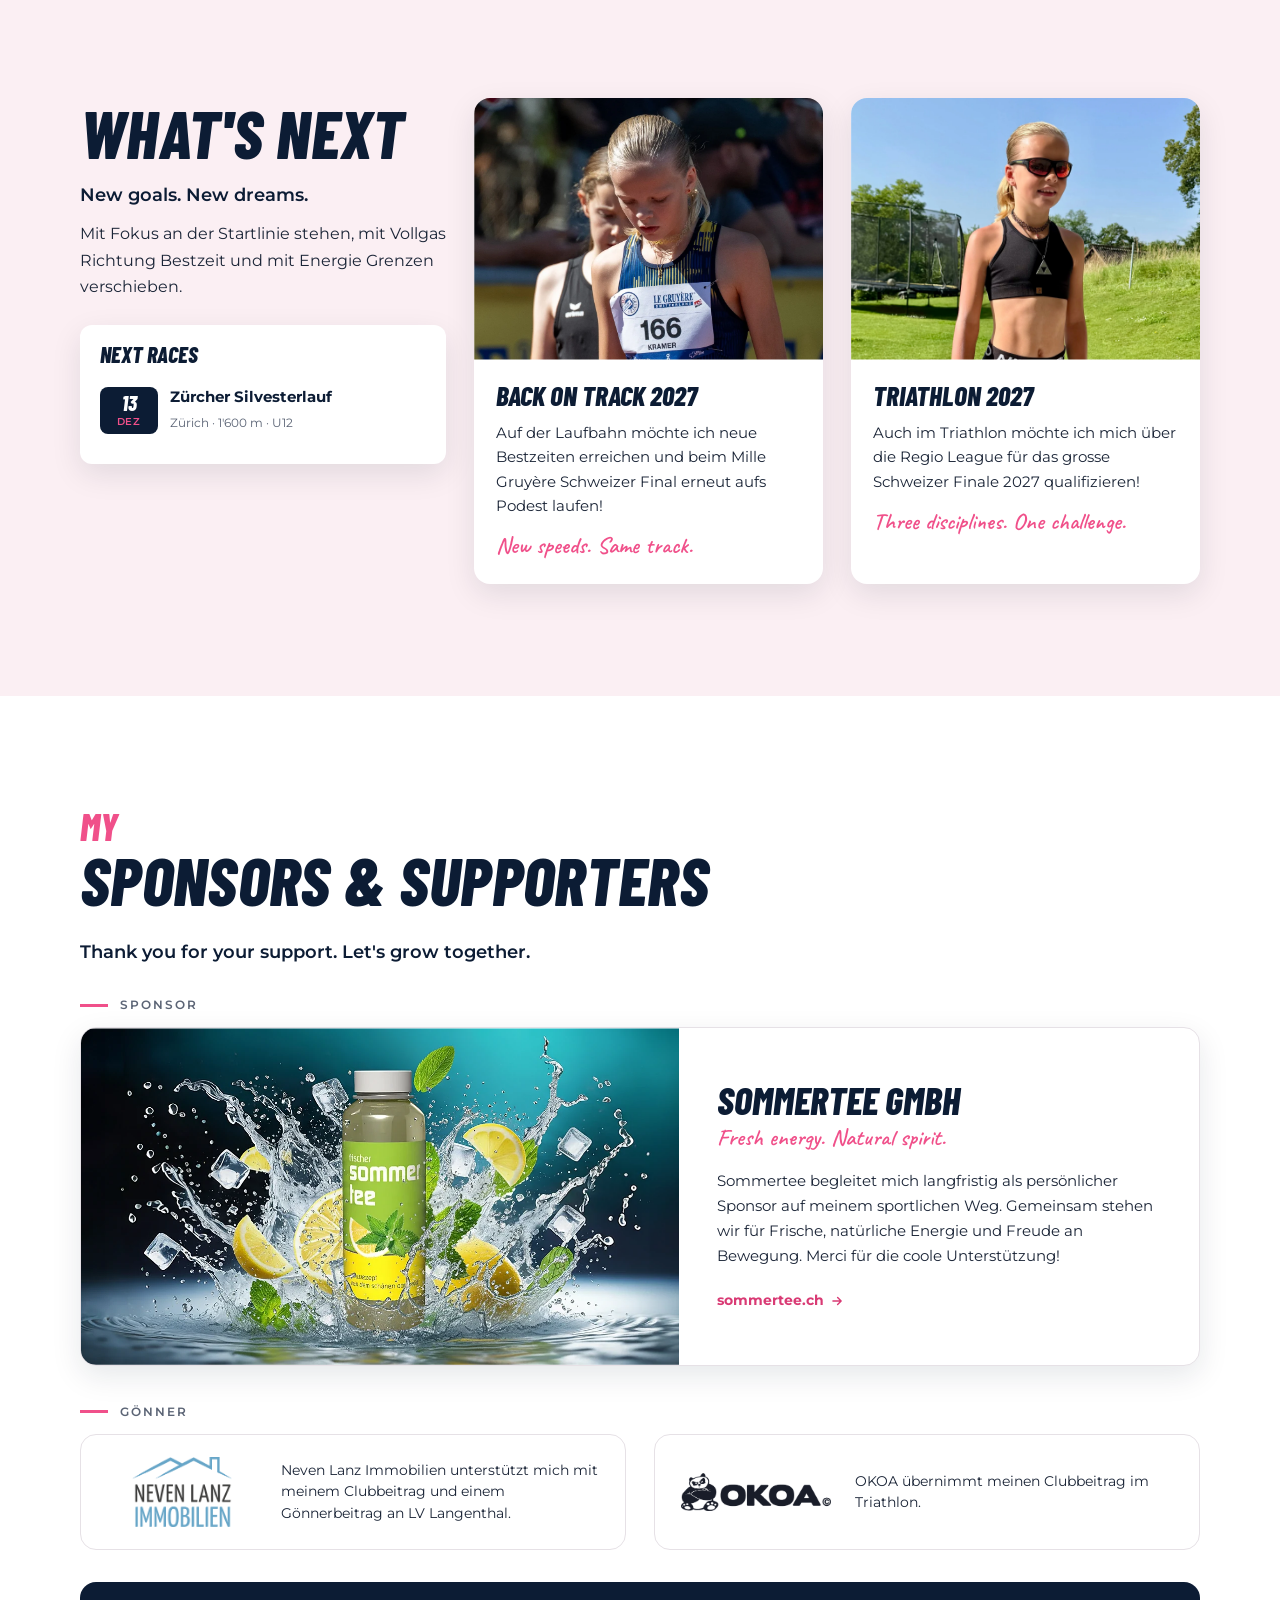
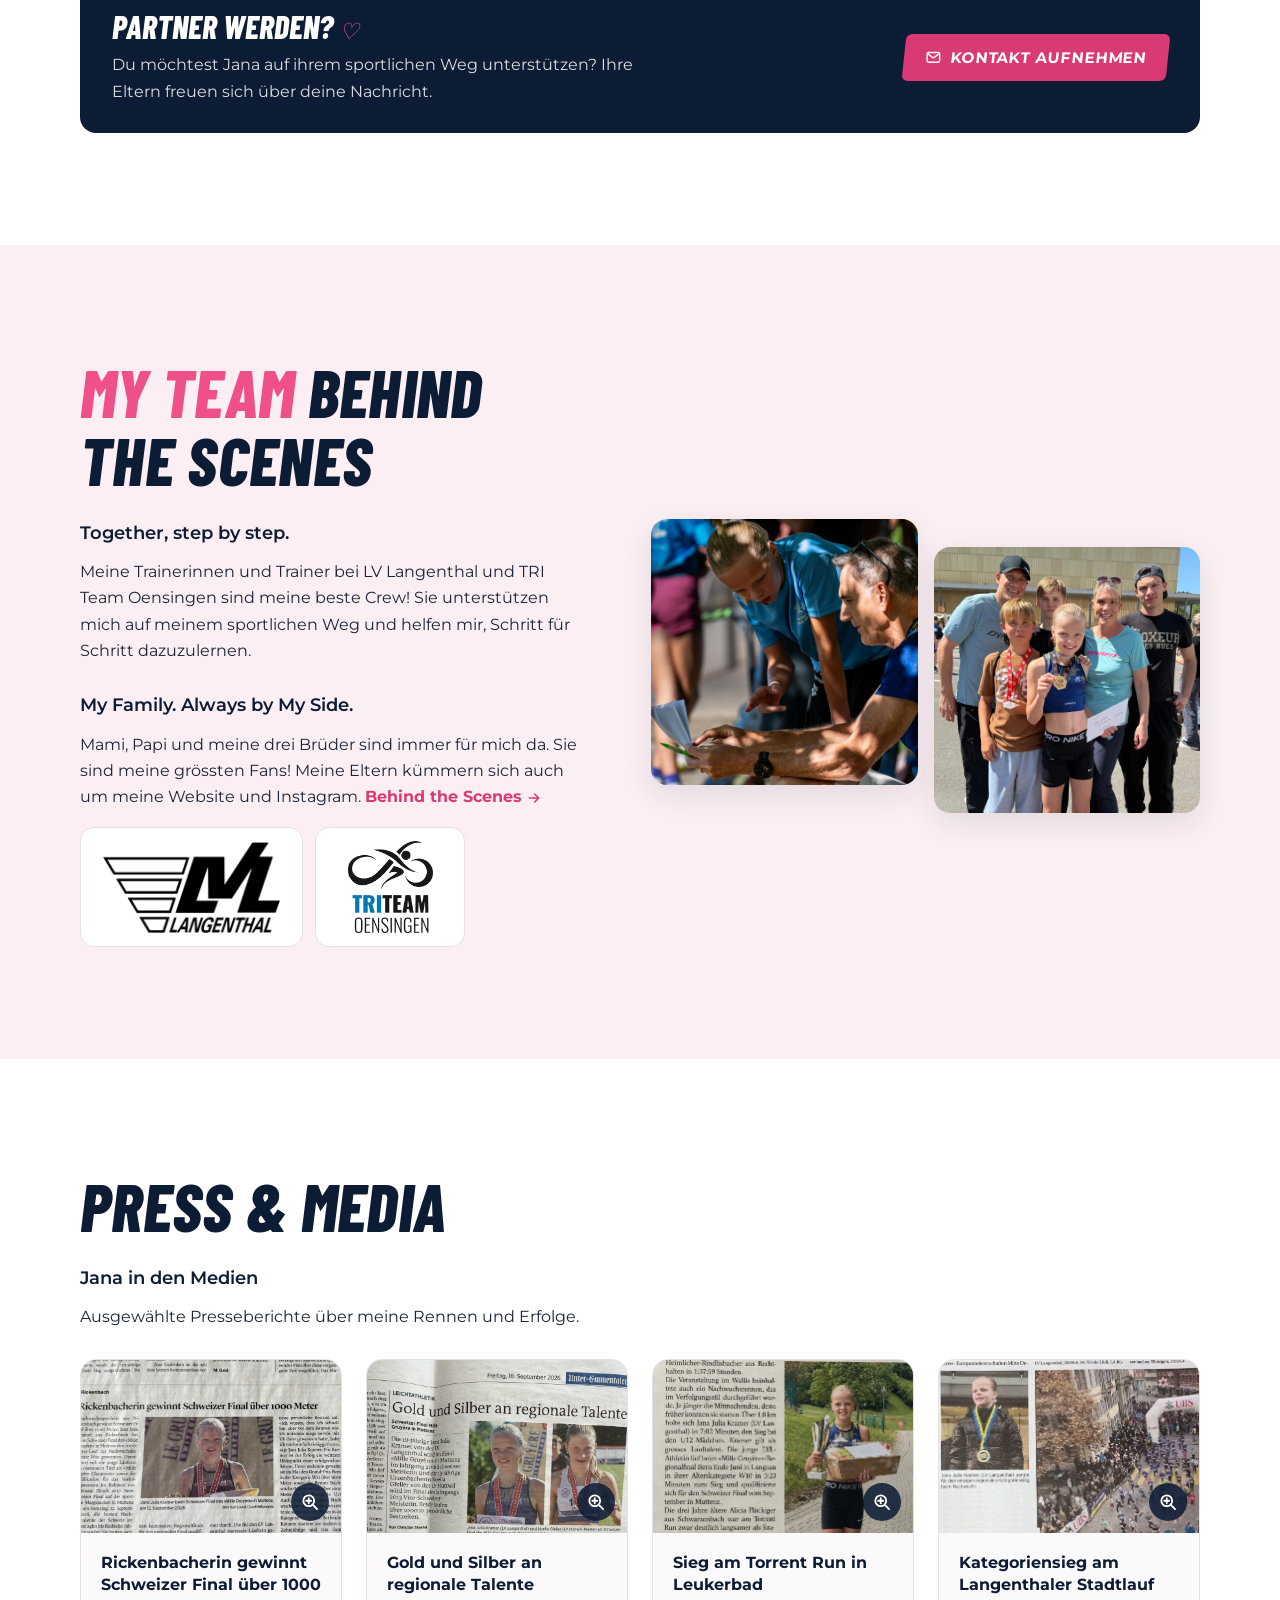
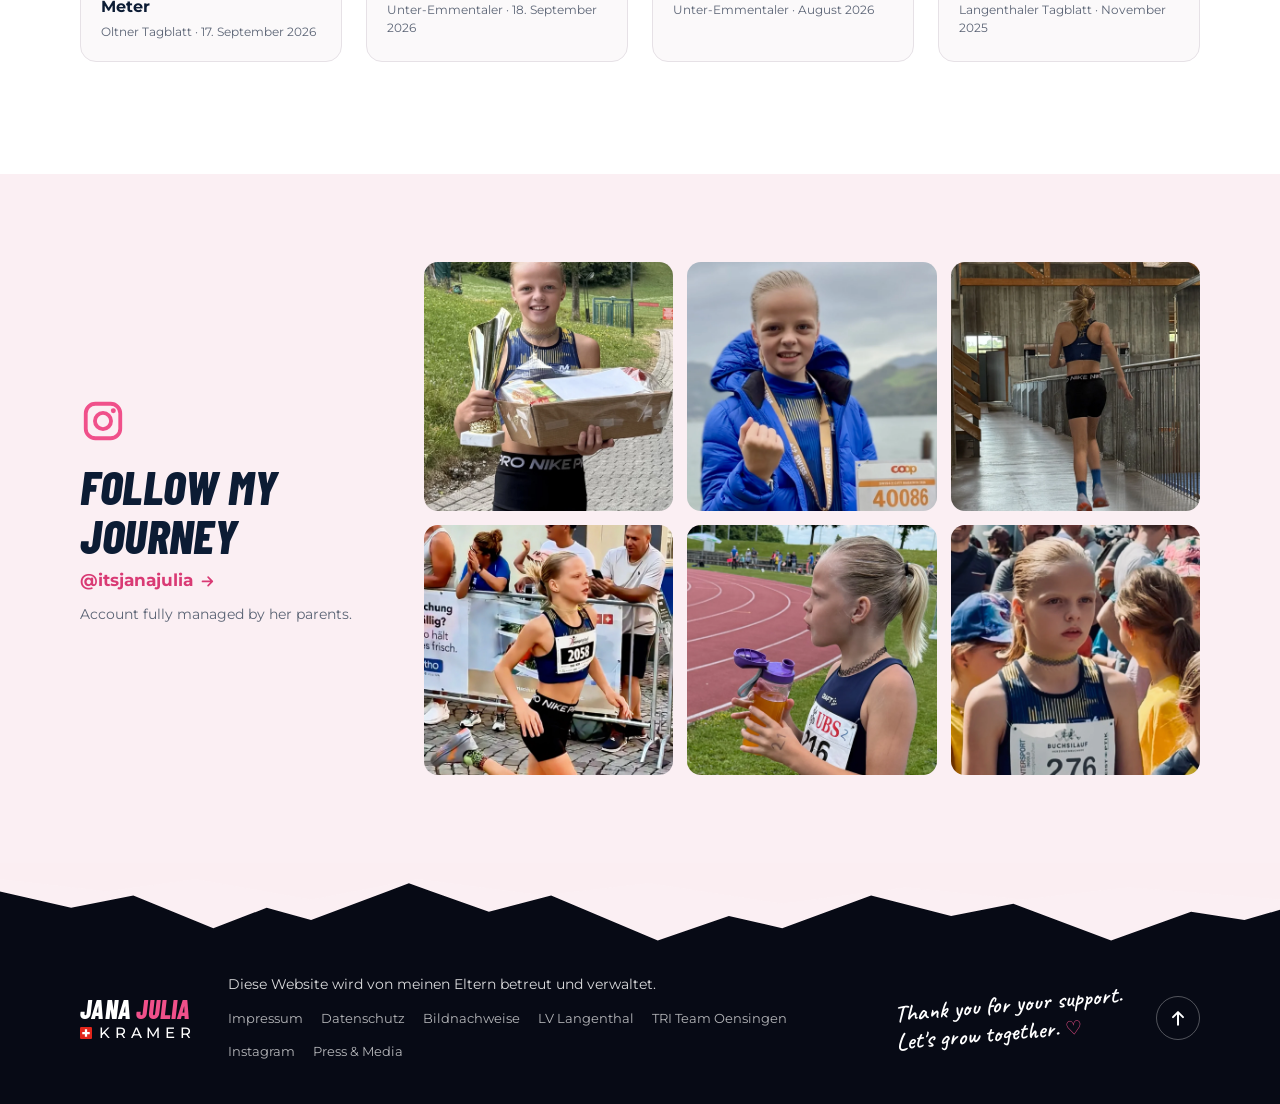
==== commit 434d938f: "SEO: declare hero photo as primary image of the page WebPage node with primaryImageOfPage (hero, wit" ====
--- a/index.html
+++ b/index.html
@@ -23,6 +23,8 @@
   <meta property="og:image:height" content="630">
   <meta property="og:image:alt" content="Jana Julia Kramer beim Burgdorfer Stadtlauf">
   <meta name="twitter:card" content="summary_large_image">
+  <meta name="twitter:image" content="https://janajulia.com/assets/images/og-image.jpg">
+  <meta name="thumbnail" content="https://janajulia.com/assets/images/og-image.jpg">
 
   <!-- Strukturierte Daten für Suchmaschinen und KI-Assistenten (bewusst ohne Geburtsdatum/Adresse) -->
   <script type="application/ld+json">
@@ -41,11 +43,49 @@
       }
     },
     {
+      "@type": "WebPage",
+      "@id": "https://janajulia.com/#webpage",
+      "url": "https://janajulia.com/",
+      "name": "Jana Julia Kramer – Läuferin & Triathletin | Swiss Champion 2026",
+      "inLanguage": "de-CH",
+      "isPartOf": {
+        "@id": "https://janajulia.com/#website"
+      },
+      "about": {
+        "@id": "https://janajulia.com/#jana"
+      },
+      "primaryImageOfPage": {
+        "@id": "https://janajulia.com/#hero"
+      },
+      "image": [
+        {
+          "@type": "ImageObject",
+          "@id": "https://janajulia.com/#hero",
+          "url": "https://janajulia.com/assets/images/hero/hero-desktop.webp",
+          "contentUrl": "https://janajulia.com/assets/images/hero/hero-desktop.webp",
+          "width": 3200,
+          "height": 1800,
+          "caption": "Jana Julia Kramer beim Burgdorfer Stadtlauf 2026",
+          "creditText": "Meierhans Fotografie, Fabian Meierhans"
+        },
+        {
+          "@type": "ImageObject",
+          "url": "https://janajulia.com/assets/images/og-image.jpg",
+          "width": 1200,
+          "height": 630
+        }
+      ],
+      "thumbnailUrl": "https://janajulia.com/assets/images/og-image.jpg"
+    },
+    {
       "@type": "Person",
       "@id": "https://janajulia.com/#jana",
       "name": "Jana Julia Kramer",
       "url": "https://janajulia.com/",
-      "image": "https://janajulia.com/assets/images/og-image.jpg",
+      "image": [
+        "https://janajulia.com/assets/images/hero/hero-desktop.webp",
+        "https://janajulia.com/assets/images/og-image.jpg"
+      ],
       "description": "Junge Schweizer Läuferin und Triathletin (Jahrgang 2016). Schweizer Meisterin Mille Gruyère 2026 über 1'000 m (W10).",
       "nationality": {
         "@type": "Country",
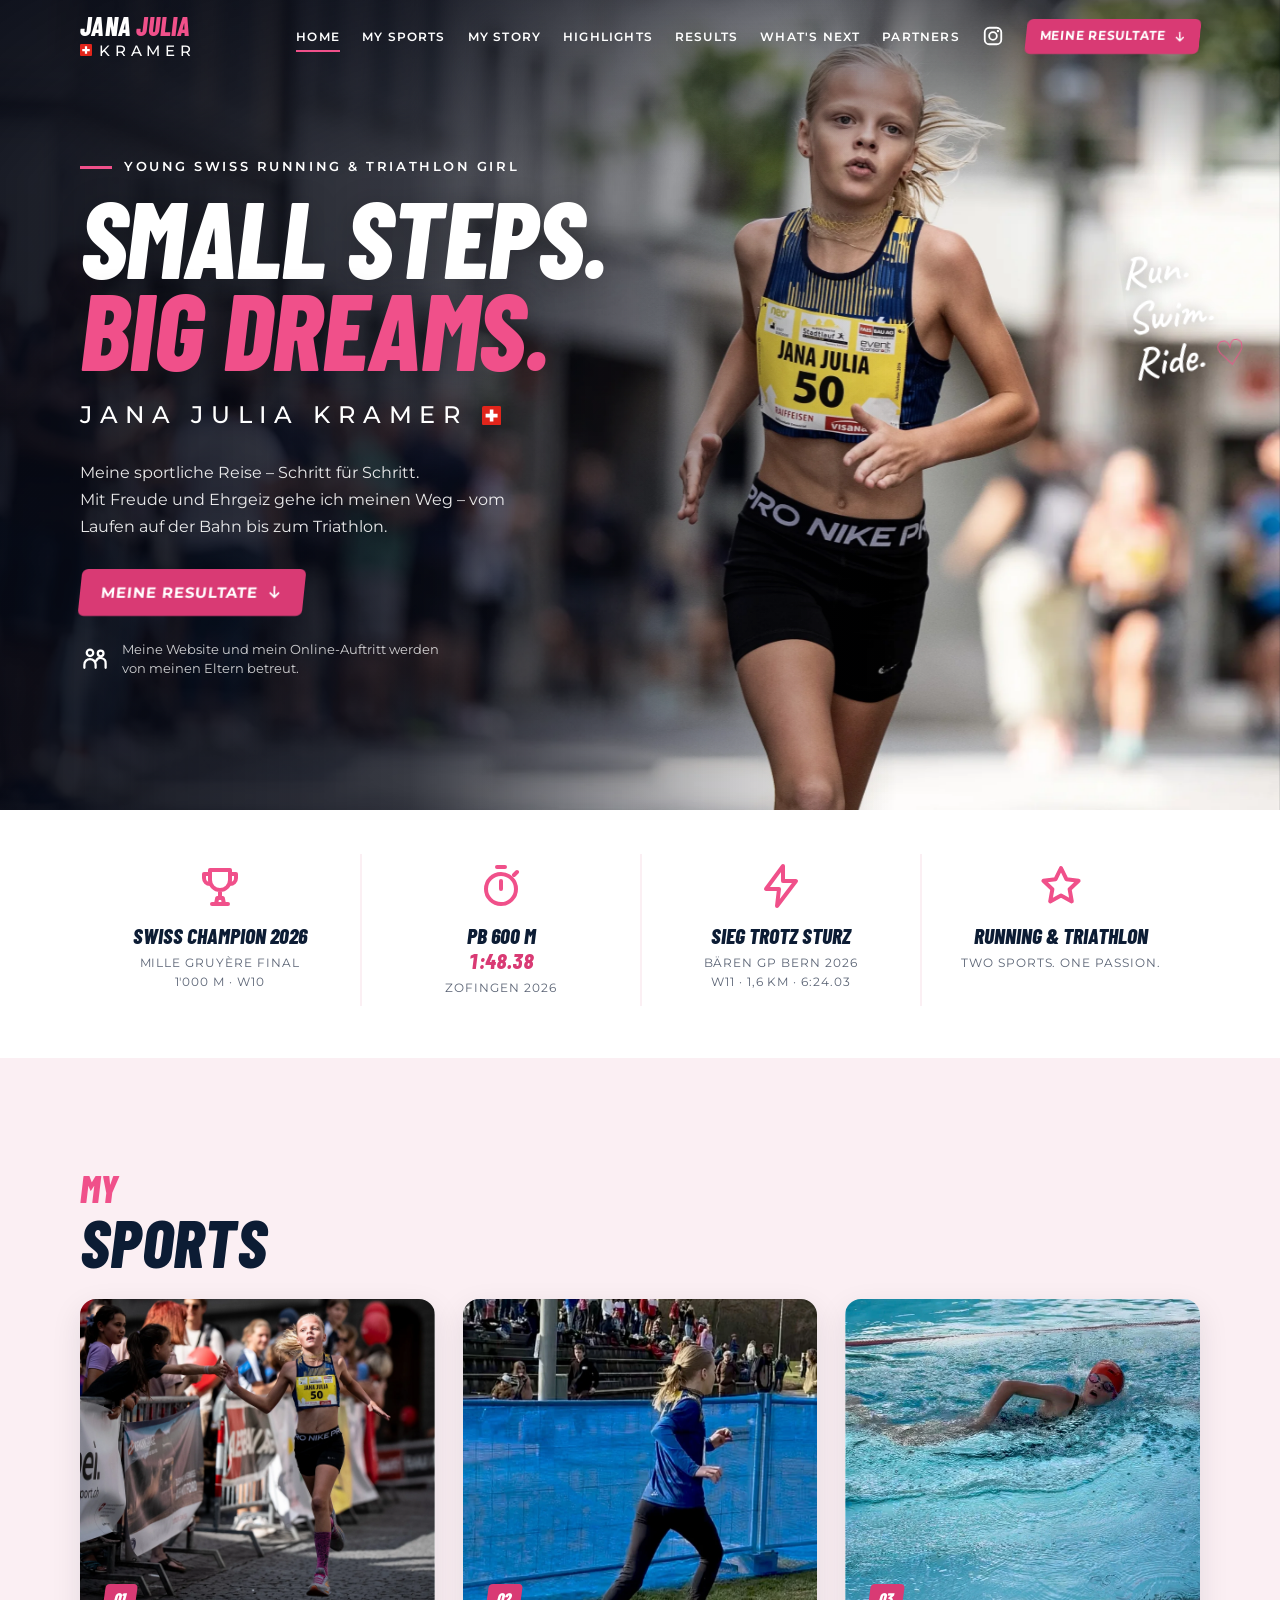
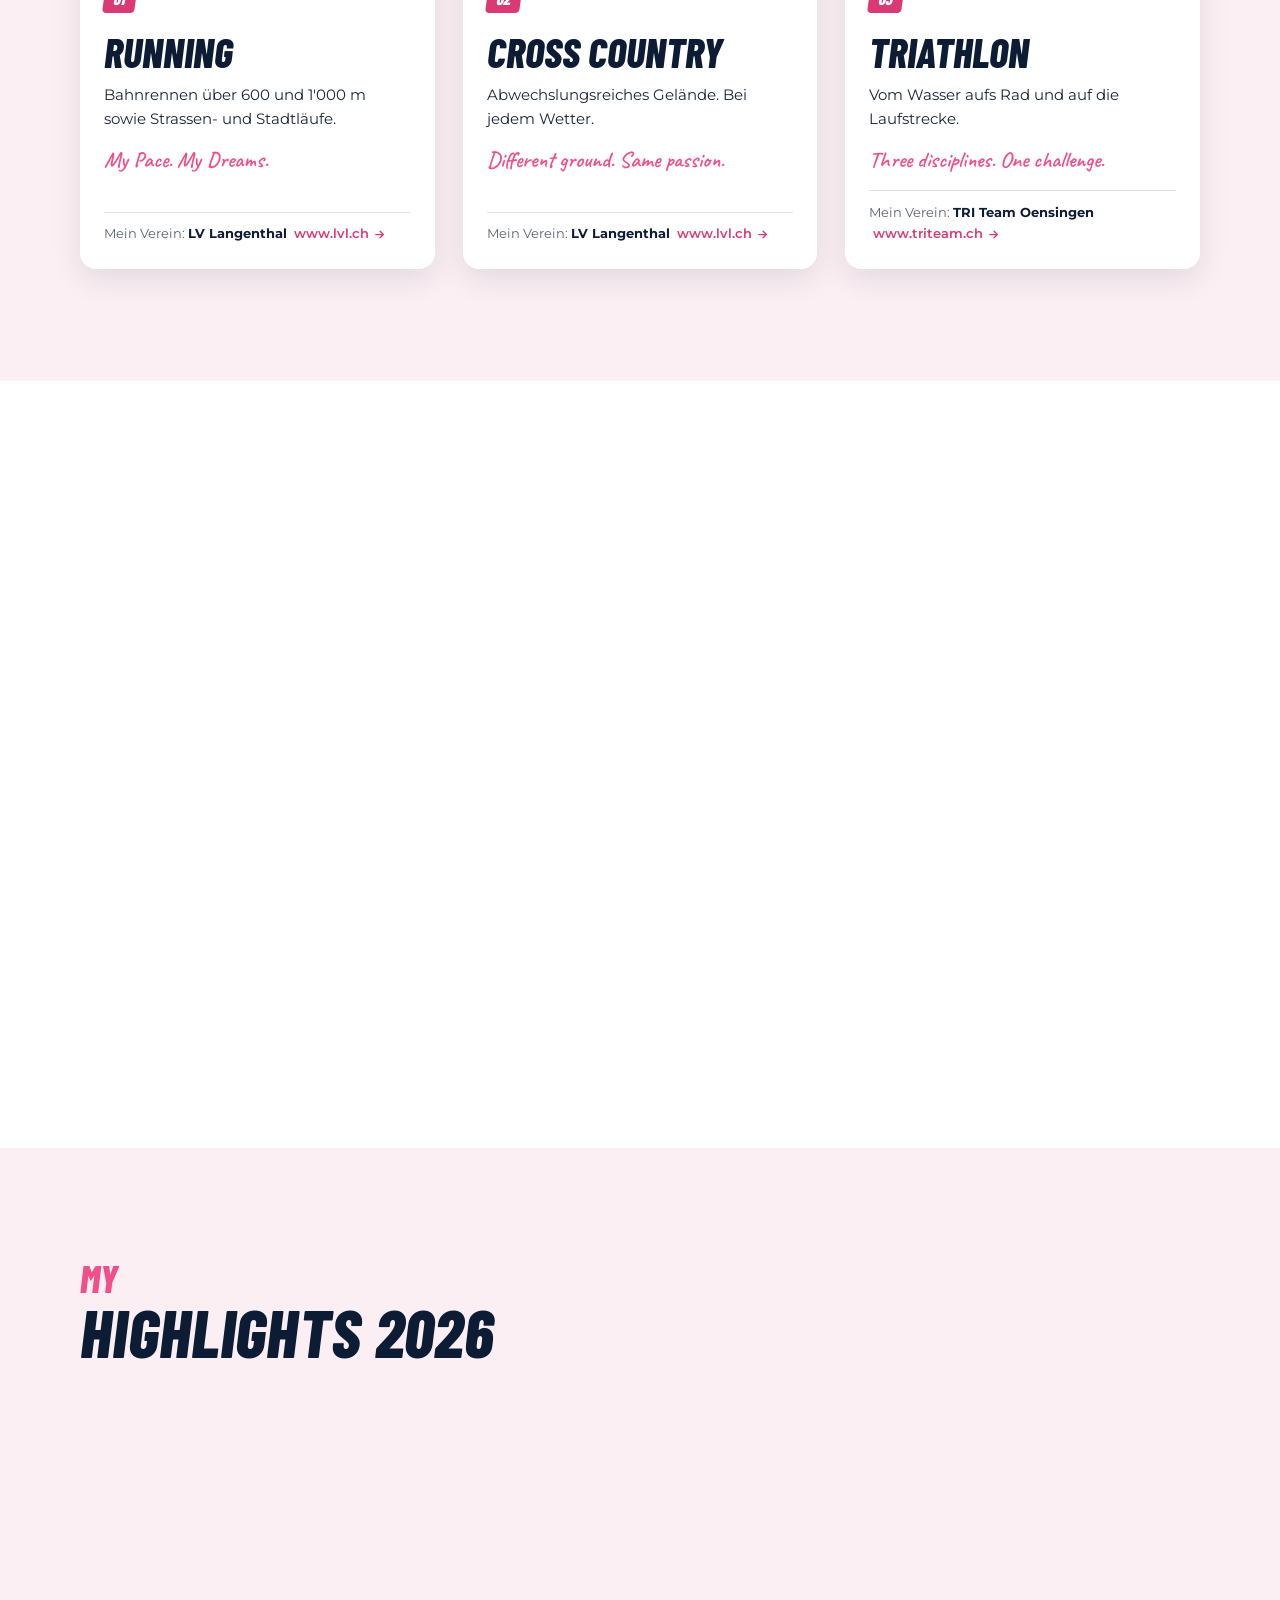
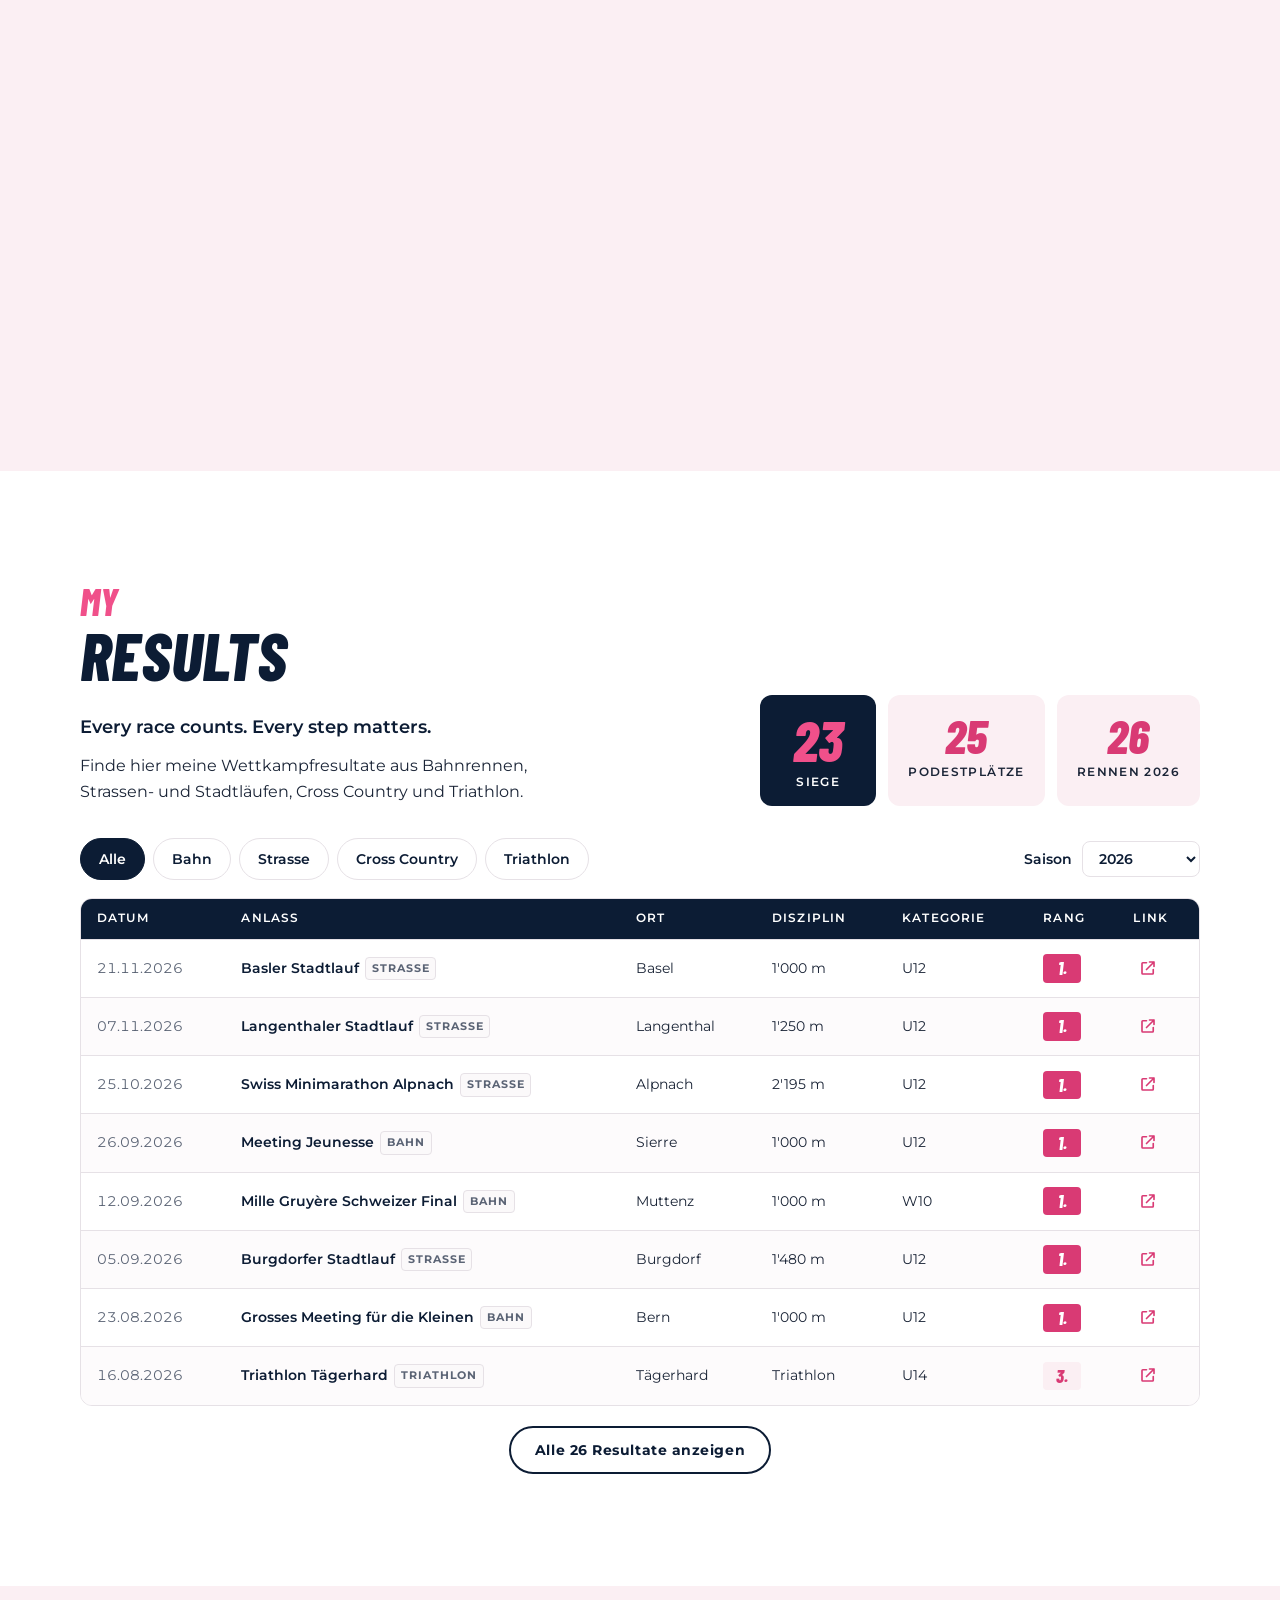
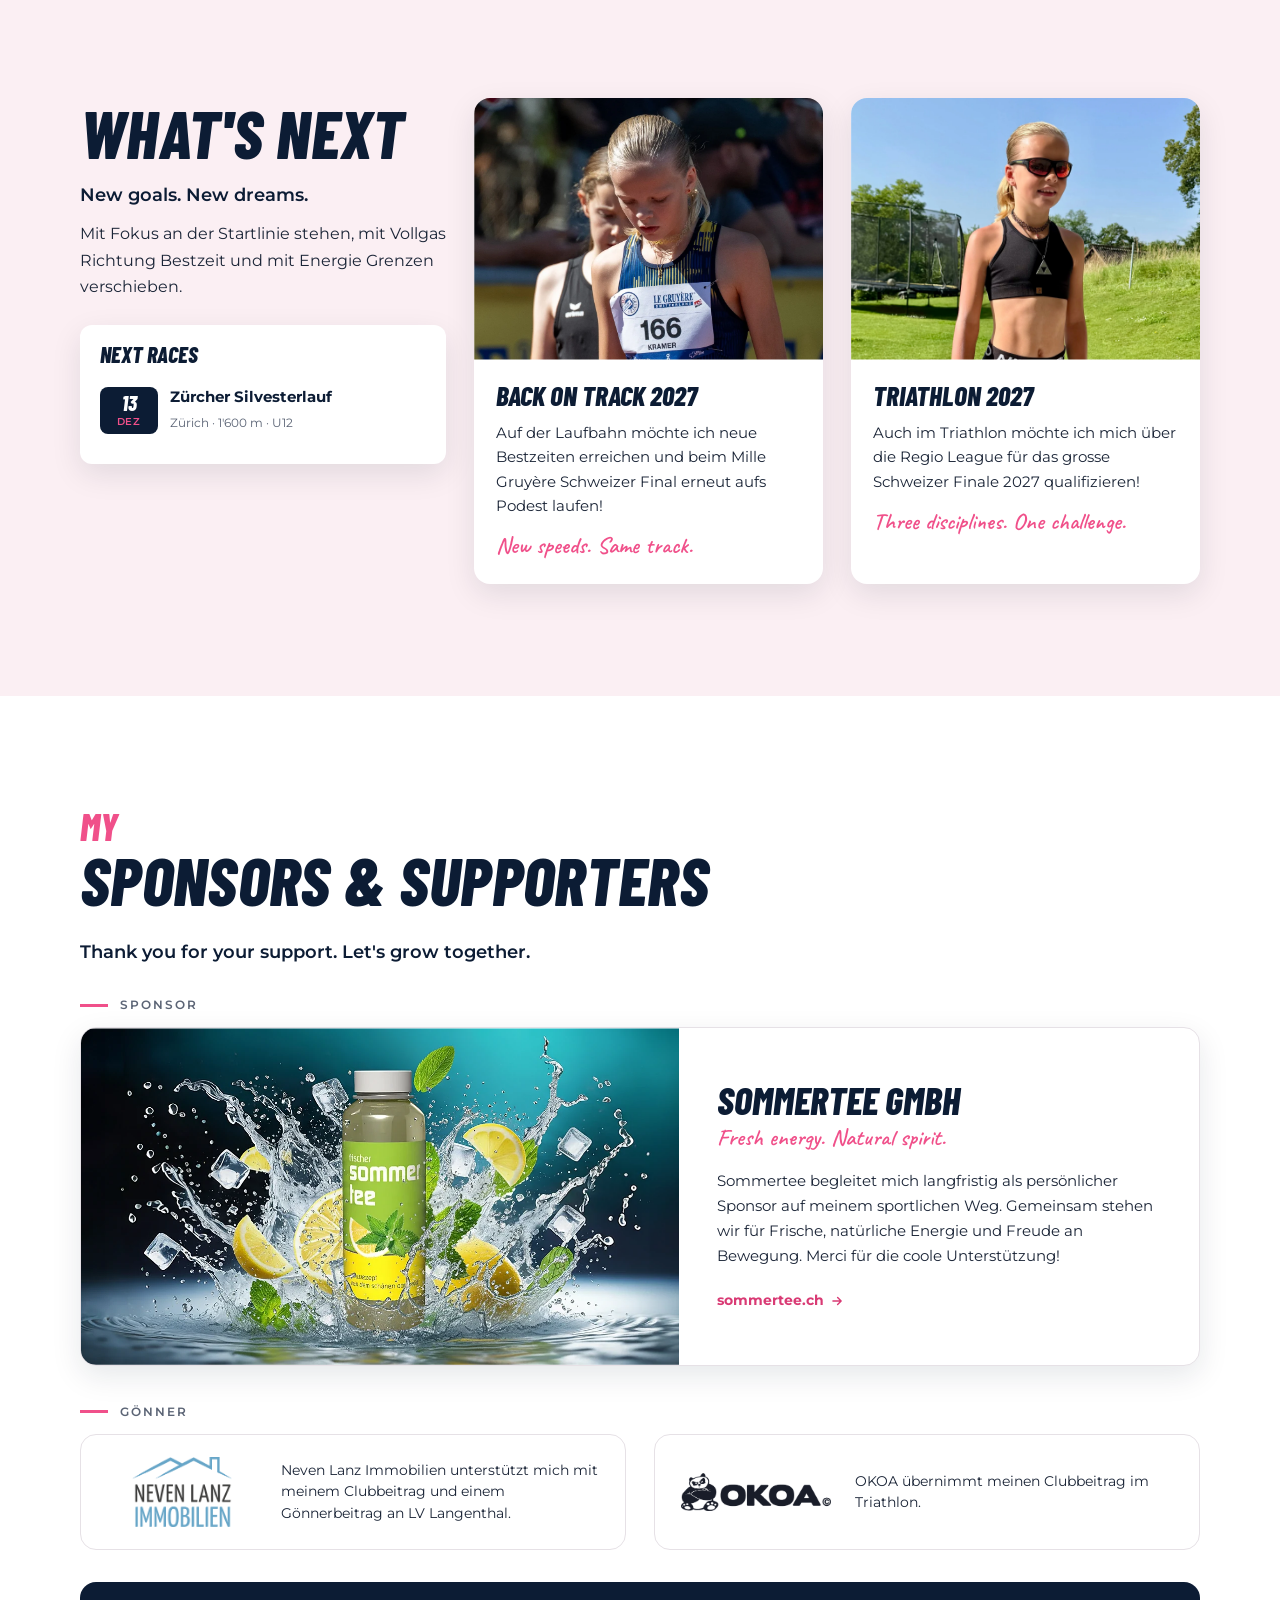
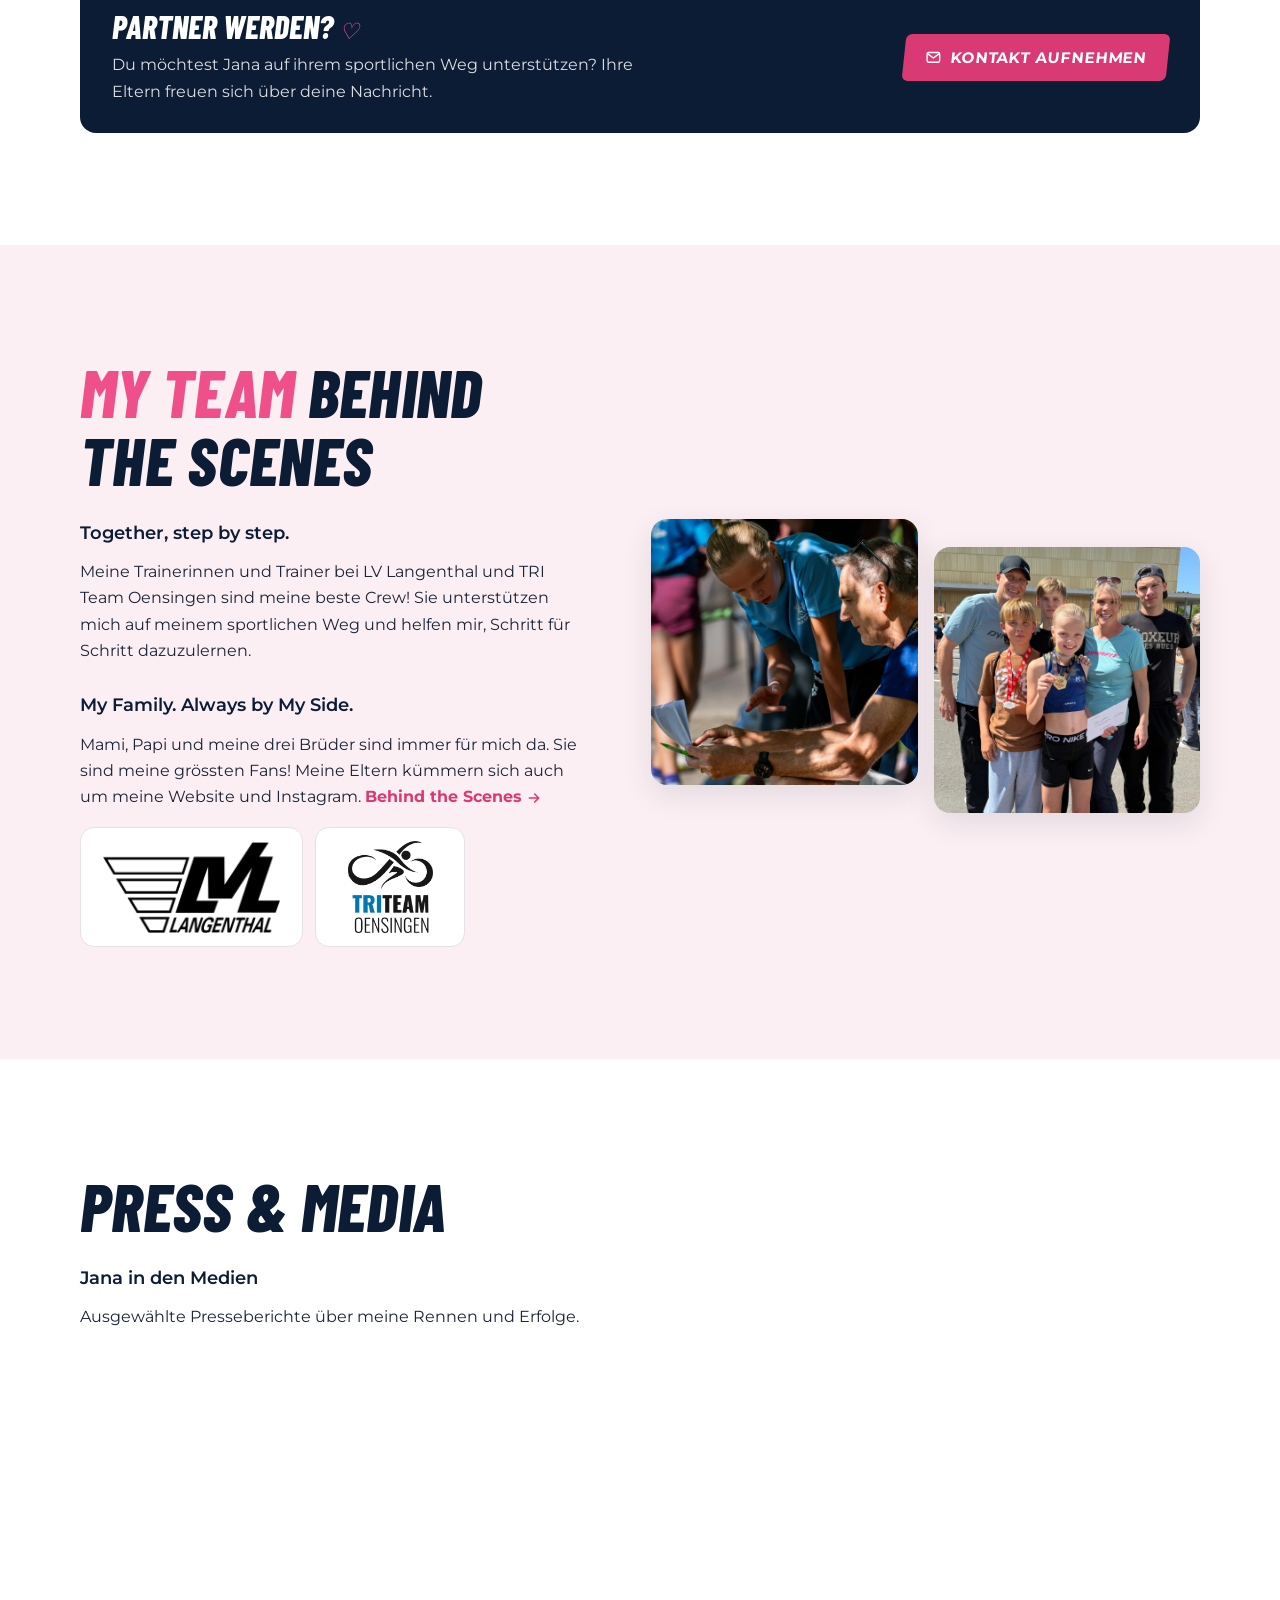
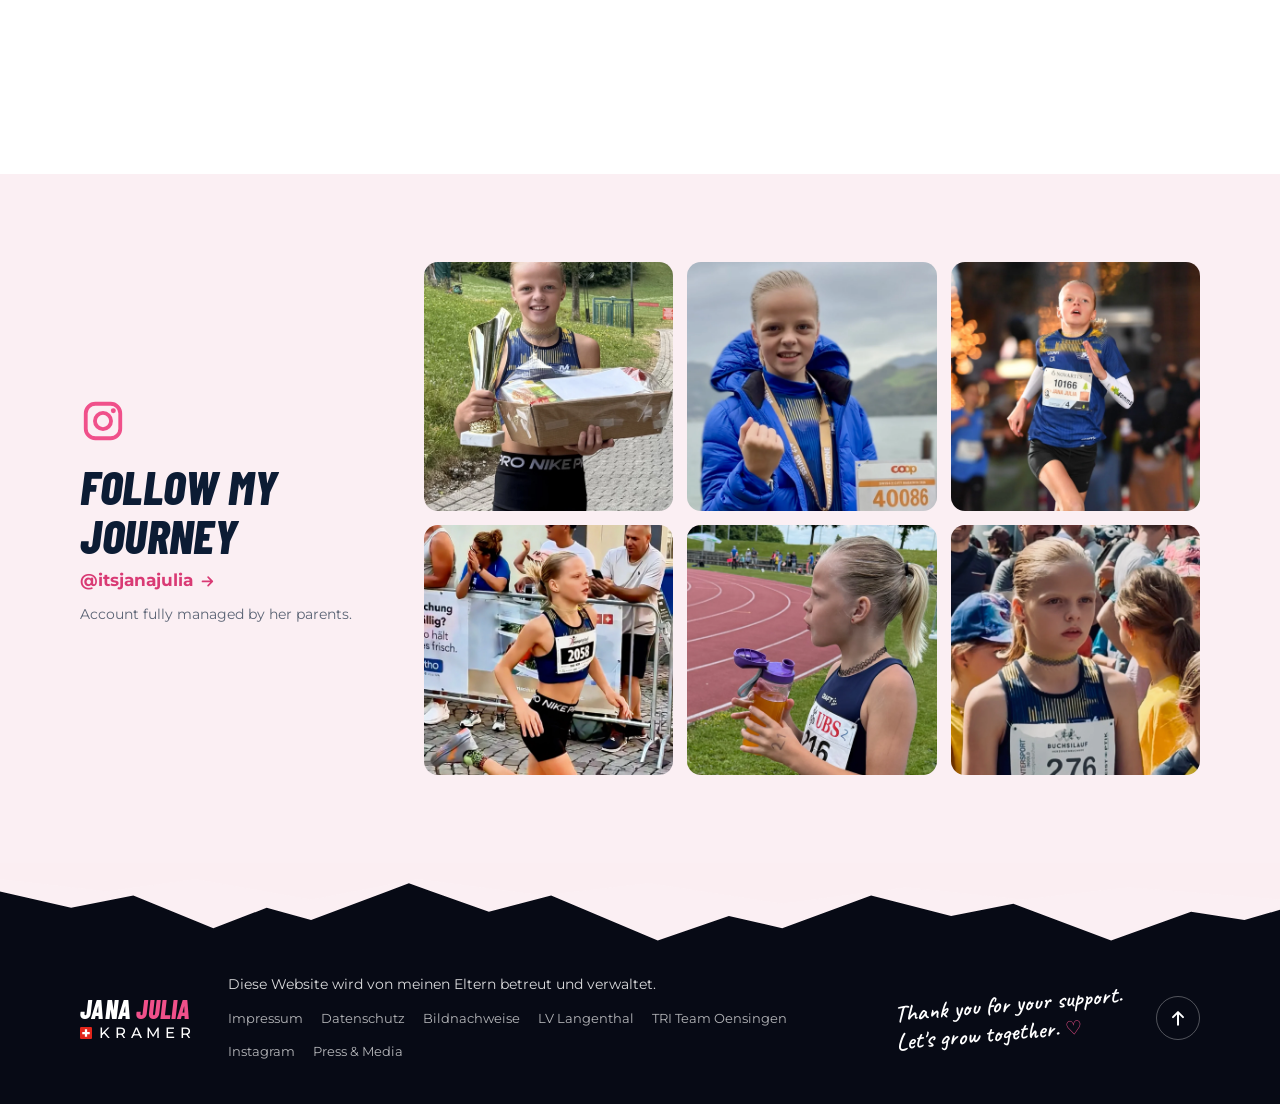
==== commit 62856d1c: "Fix Basler Stadtlauf 2026 result link (girls); new Instagram image 3 Co-Authored-By: Claude Opus 5.5" ====
--- a/index.html
+++ b/index.html
@@ -506,7 +506,7 @@
       <ul class="insta-photos">
         <li><a href="https://www.instagram.com/itsjanajulia/" target="_blank" rel="noopener"><img src="assets/images/instagram/insta-01.webp" alt="Jana mit Pokal nach dem Sieg am Torrent Run" loading="lazy"></a></li>
         <li><a href="https://www.instagram.com/itsjanajulia/" target="_blank" rel="noopener"><img src="assets/images/instagram/insta-02.webp" alt="Jana mit Diplom am Mille Gruyère Regionalfinal Zürich" loading="lazy"></a></li>
-        <li><a href="https://www.instagram.com/itsjanajulia/" target="_blank" rel="noopener"><img src="assets/images/instagram/insta-03.webp" alt="Jana beim Einlaufen in der Halle" loading="lazy"></a></li>
+        <li><a href="https://www.instagram.com/itsjanajulia/" target="_blank" rel="noopener"><img src="assets/images/instagram/insta-03.webp" alt="Jana im Lauf am Basler Stadtlauf 2026" loading="lazy"></a></li>
         <li><a href="https://www.instagram.com/itsjanajulia/" target="_blank" rel="noopener"><img src="assets/images/instagram/insta-04.webp" alt="Jana beim Trompeterlauf in Bad Säckingen" loading="lazy"></a></li>
         <li><a href="https://www.instagram.com/itsjanajulia/" target="_blank" rel="noopener"><img src="assets/images/instagram/insta-05.webp" alt="Jana trinkt an der Laufbahn" loading="lazy"></a></li>
         <li><a href="https://www.instagram.com/itsjanajulia/" target="_blank" rel="noopener"><img src="assets/images/instagram/insta-06.webp" alt="Jana vor dem Start am Buchsilauf" loading="lazy"></a></li>
